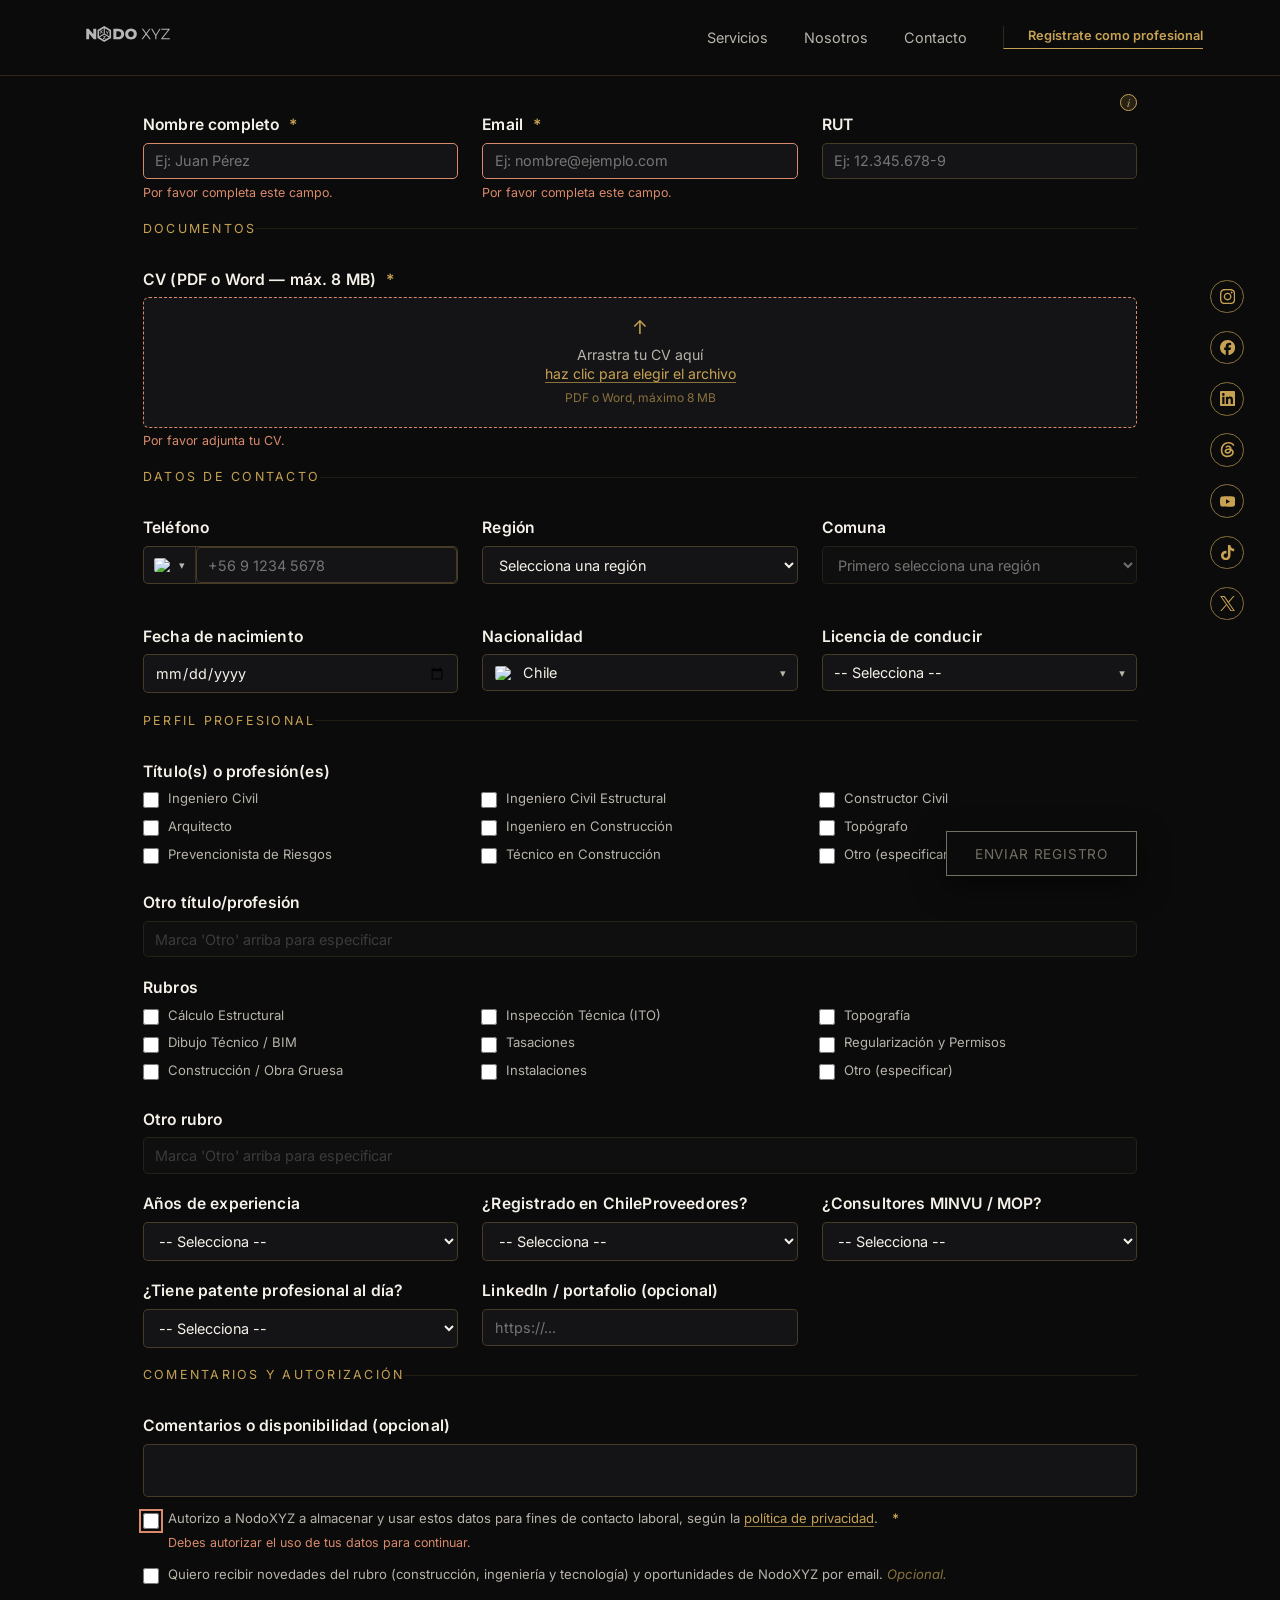
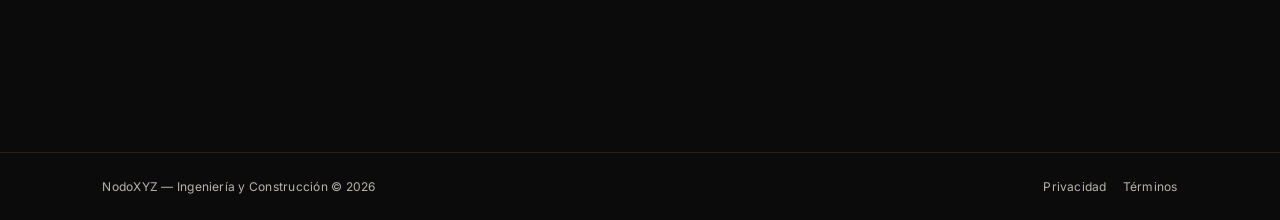
==== profesionales.html @ 600118d0 "Agrega el widget de chat "Consulta Aquí" y mejora el modal de registro Widget "Consulta Aquí" (js/ch" ====
<!DOCTYPE html>
<html lang="es">
<head>
<meta charset="UTF-8">
<meta name="viewport" content="width=device-width, initial-scale=1.0">
<title>Regístrate como profesional — NodoXYZ</title>
<meta name="description" content="Súmate a la red de profesionales de NodoXYZ para proyectos de tasación, cálculo estructural, inspección técnica y construcción.">
<link rel="icon" type="image/png" href="logo2_transparente.png">
<link rel="preconnect" href="https://fonts.googleapis.com">
<link rel="preconnect" href="https://fonts.gstatic.com" crossorigin>
<link href="https://fonts.googleapis.com/css2?family=Playfair+Display:wght@500;600&family=Inter:wght@400;500&display=swap" rel="stylesheet">
<link rel="stylesheet" href="styles.css">
</head>
<body>

<header class="site-header">
  <a class="wordmark" href="index.html">
    <img class="logo" src="logos/nodo_xyz_logo_transparente.svg" alt="NodoXYZ">
  </a>
  <nav>
    <a href="index.html#servicios">Servicios</a>
    <a href="index.html#nosotros">Nosotros</a>
    <a href="index.html#contacto">Contacto</a>
    <a href="profesionales.html" class="nav-cta nav-cta--active" aria-current="page">Regístrate como profesional</a>
  </nav>
</header>

<nav class="social-rail" aria-label="Redes sociales">
  <a href="https://www.instagram.com/nodoxyz.ingenieria" target="_blank" rel="noopener noreferrer" aria-label="Instagram">
    <svg viewBox="0 0 24 24" aria-hidden="true"><path d="M7.0301.084c-1.2768.0602-2.1487.264-2.911.5634-.7888.3075-1.4575.72-2.1228 1.3877-.6652.6677-1.075 1.3368-1.3802 2.127-.2954.7638-.4956 1.6365-.552 2.914-.0564 1.2775-.0689 1.6882-.0626 4.947.0062 3.2586.0206 3.6671.0825 4.9473.061 1.2765.264 2.1482.5635 2.9107.308.7889.72 1.4573 1.388 2.1228.6679.6655 1.3365 1.0743 2.1285 1.38.7632.295 1.6361.4961 2.9134.552 1.2773.056 1.6884.069 4.9462.0627 3.2578-.0062 3.668-.0207 4.9478-.0814 1.28-.0607 2.147-.2652 2.9098-.5633.7889-.3086 1.4578-.72 2.1228-1.3881.665-.6682 1.0745-1.3378 1.3795-2.1284.2957-.7632.4966-1.636.552-2.9124.056-1.2809.0692-1.6898.063-4.948-.0063-3.2583-.021-3.6668-.0817-4.9465-.0607-1.2797-.264-2.1487-.5633-2.9117-.3084-.7889-.72-1.4568-1.3876-2.1228C21.2982 1.33 20.628.9208 19.8378.6165 19.074.321 18.2017.1197 16.9244.0645 15.6471.0093 15.236-.005 11.977.0014 8.718.0076 8.31.0215 7.0301.0839m.1402 21.6932c-1.17-.0509-1.8053-.2453-2.2287-.408-.5606-.216-.96-.4771-1.3819-.895-.422-.4178-.6811-.8186-.9-1.378-.1644-.4234-.3624-1.058-.4171-2.228-.0595-1.2645-.072-1.6442-.079-4.848-.007-3.2037.0053-3.583.0607-4.848.05-1.169.2456-1.805.408-2.2282.216-.5613.4762-.96.895-1.3816.4188-.4217.8184-.6814 1.3783-.9003.423-.1651 1.0575-.3614 2.227-.4171 1.2655-.06 1.6447-.072 4.848-.079 3.2033-.007 3.5835.005 4.8495.0608 1.169.0508 1.8053.2445 2.228.408.5608.216.96.4754 1.3816.895.4217.4194.6816.8176.9005 1.3787.1653.4217.3617 1.056.4169 2.2263.0602 1.2655.0739 1.645.0796 4.848.0058 3.203-.0055 3.5834-.061 4.848-.051 1.17-.245 1.8055-.408 2.2294-.216.5604-.4763.96-.8954 1.3814-.419.4215-.8181.6811-1.3783.9-.4224.1649-1.0577.3617-2.2262.4174-1.2656.0595-1.6448.072-4.8493.079-3.2045.007-3.5825-.006-4.848-.0608M16.953 5.5864A1.44 1.44 0 1 0 18.39 4.144a1.44 1.44 0 0 0-1.437 1.4424M5.8385 12.012c.0067 3.4032 2.7706 6.1557 6.173 6.1493 3.4026-.0065 6.157-2.7701 6.1506-6.1733-.0065-3.4032-2.771-6.1565-6.174-6.1498-3.403.0067-6.156 2.771-6.1496 6.1738M8 12.0077a4 4 0 1 1 4.008 3.9921A3.9996 3.9996 0 0 1 8 12.0077"/></svg>
  </a>
  <a href="https://www.facebook.com/nodoxyz" target="_blank" rel="noopener noreferrer" aria-label="Facebook">
    <svg viewBox="0 0 24 24" aria-hidden="true"><path d="M9.101 23.691v-7.98H6.627v-3.667h2.474v-1.58c0-4.085 1.848-5.978 5.858-5.978.401 0 .955.042 1.468.103a8.68 8.68 0 0 1 1.141.195v3.325a8.623 8.623 0 0 0-.653-.036 26.805 26.805 0 0 0-.733-.009c-.707 0-1.259.096-1.675.309a1.686 1.686 0 0 0-.679.622c-.258.42-.374.995-.374 1.752v1.297h3.919l-.386 2.103-.287 1.564h-3.246v8.245C19.396 23.238 24 18.179 24 12.044c0-6.627-5.373-12-12-12s-12 5.373-12 12c0 5.628 3.874 10.35 9.101 11.647Z"/></svg>
  </a>
  <a href="https://www.linkedin.com/company/nodoxyz" target="_blank" rel="noopener noreferrer" aria-label="LinkedIn">
    <svg viewBox="0 0 24 24" aria-hidden="true"><path d="M20.447 20.452h-3.554v-5.569c0-1.328-.027-3.037-1.852-3.037-1.853 0-2.136 1.445-2.136 2.939v5.667H9.351V9h3.414v1.561h.046c.477-.9 1.637-1.85 3.37-1.85 3.601 0 4.267 2.37 4.267 5.455v6.286zM5.337 7.433c-1.144 0-2.063-.926-2.063-2.065 0-1.138.92-2.063 2.063-2.063 1.14 0 2.064.925 2.064 2.063 0 1.139-.925 2.065-2.064 2.065zm1.782 13.019H3.555V9h3.564v11.452zM22.225 0H1.771C.792 0 0 .774 0 1.729v20.542C0 23.227.792 24 1.771 24h20.451C23.2 24 24 23.227 24 22.271V1.729C24 .774 23.2 0 22.222 0h.003z"/></svg>
  </a>
  <a href="https://www.threads.com/@nodoxyz.ingenieria" target="_blank" rel="noopener noreferrer" aria-label="Threads">
    <svg viewBox="0 0 24 24" aria-hidden="true"><path d="M18.263 11.097c-.03-3.486-1.92-5.586-5.111-5.586-2.13 0-3.922.963-4.863 2.499l2.062 1.438c.535-.843 1.272-1.543 2.628-1.543 1.528 0 2.318.85 2.544 2.431a15 15 0 0 0-2.236-.173c-4.125 0-6.068 1.867-6.068 4.336s1.943 3.99 4.804 3.99c3.139 0 5.013-2.115 5.781-4.735.798.361 1.348 1.204 1.348 2.47 0 3.387-3.907 5.232-7.22 5.232-4.885 0-8.077-3.207-8.077-8.424 0-6.392 4.223-10.487 9.9-10.487 3.808 0 5.69 1.671 6.97 3.914l2.108-1.475C21.44 2.078 18.331 0 13.663 0 6.227 0 1.168 5.277 1.168 12.934c0 7 4.953 11.066 10.856 11.066 4.878 0 9.809-2.846 9.809-7.716 0-2.545-1.46-4.231-3.569-5.187m-6.33 4.855c-1.077 0-2.026-.512-2.026-1.453 0-1.483 1.822-1.934 3.606-1.934.678 0 1.34.045 1.927.173-.422 1.927-1.671 3.215-3.508 3.214Z"/></svg>
  </a>
  <a href="https://www.youtube.com/@nodoxyz.ingenieria" target="_blank" rel="noopener noreferrer" aria-label="YouTube">
    <svg viewBox="0 0 24 24" aria-hidden="true"><path d="M23.498 6.186a3.016 3.016 0 0 0-2.122-2.136C19.505 3.545 12 3.545 12 3.545s-7.505 0-9.377.505A3.017 3.017 0 0 0 .502 6.186C0 8.07 0 12 0 12s0 3.93.502 5.814a3.016 3.016 0 0 0 2.122 2.136c1.871.505 9.376.505 9.376.505s7.505 0 9.377-.505a3.015 3.015 0 0 0 2.122-2.136C24 15.93 24 12 24 12s0-3.93-.502-5.814zM9.545 15.568V8.432L15.818 12l-6.273 3.568z"/></svg>
  </a>
  <a href="https://www.tiktok.com/@nodoxyzadmin" target="_blank" rel="noopener noreferrer" aria-label="TikTok">
    <svg viewBox="0 0 24 24" aria-hidden="true"><path d="M12.525.02c1.31-.02 2.61-.01 3.91-.02.08 1.53.63 3.09 1.75 4.17 1.12 1.11 2.7 1.62 4.24 1.79v4.03c-1.44-.05-2.89-.35-4.2-.97-.57-.26-1.1-.59-1.62-.93-.01 2.92.01 5.84-.02 8.75-.08 1.4-.54 2.79-1.35 3.94-1.31 1.92-3.58 3.17-5.91 3.21-1.43.08-2.86-.31-4.08-1.03-2.02-1.19-3.44-3.37-3.65-5.71-.02-.5-.03-1-.01-1.49.18-1.9 1.12-3.72 2.58-4.96 1.66-1.44 3.98-2.13 6.15-1.72.02 1.48-.04 2.96-.04 4.44-.99-.32-2.15-.23-3.02.37-.63.41-1.11 1.04-1.36 1.75-.21.51-.15 1.07-.14 1.61.24 1.64 1.82 3.02 3.5 2.87 1.12-.01 2.19-.66 2.77-1.61.19-.33.4-.67.41-1.06.1-1.79.06-3.57.07-5.36.01-4.03-.01-8.05.02-12.07z"/></svg>
  </a>
  <a href="https://x.com/nodoxyz" target="_blank" rel="noopener noreferrer" aria-label="X (Twitter)">
    <svg viewBox="0 0 24 24" aria-hidden="true"><path d="M14.234 10.162 22.977 0h-2.072l-7.591 8.824L7.251 0H.258l9.168 13.343L.258 24H2.33l8.016-9.318L16.749 24h6.993zm-2.837 3.299-.929-1.329L3.076 1.56h3.182l5.965 8.532.929 1.329 7.754 11.09h-3.182z"/></svg>
  </a>
</nav>

<main>

  <h1 class="sr-only">Regístrate como profesional — NodoXYZ</h1>

  <section class="registro-form-section">
    <form id="form-registro" class="form-registro" novalidate>

      <button type="button" class="info-reopen-corner-btn" id="info-reopen-btn" aria-label="Ver información de la Red de Profesionales" aria-haspopup="dialog">
        <span aria-hidden="true">i</span>
      </button>

      <div class="hp-field" aria-hidden="true">
        <label for="web">No completar este campo</label>
        <input type="text" id="web" name="web" tabindex="-1" autocomplete="off">
      </div>

      <fieldset class="form-section" id="fieldset-datos-contacto">
        <legend>Datos de contacto</legend>
        <div class="form-grid">
          <div class="field">
            <label for="nombre">Nombre completo <span class="req-mark">*</span></label>
            <input type="text" id="nombre" name="nombre" required autocomplete="name" placeholder="Ej: Juan Pérez">
            <span class="field-error" id="error-nombre"></span>
          </div>
          <div class="field">
            <label for="email">Email <span class="req-mark">*</span></label>
            <input type="email" id="email" name="email" required autocomplete="email" placeholder="Ej: nombre@ejemplo.com">
            <span class="field-error" id="error-email"></span>
          </div>
          <div class="field">
            <label for="rut">RUT</label>
            <input type="text" id="rut" name="rut" maxlength="12" inputmode="text" placeholder="Ej: 12.345.678-9" autocomplete="off">

            <span class="field-error" id="error-rut"></span>
          </div>
          <div class="field">
            <label for="telefono">Teléfono</label>
            <div class="tel-field" id="tel-field">
              <button type="button" class="tel-flag-btn" id="telefono-flag-btn" aria-haspopup="listbox" aria-expanded="false" aria-label="Elegir código de país">
                <img class="tel-flag-img" id="telefono-flag-img" src="" alt="">
                <span class="tel-flag-arrow">▾</span>
              </button>
              <input type="tel" id="telefono" name="telefono" inputmode="tel" placeholder="+56 9 1234 5678" autocomplete="tel">
              <ul class="tel-dropdown" id="telefono-dropdown" role="listbox" aria-label="Países" hidden></ul>
            </div>
            <span class="field-error" id="error-telefono"></span>
          </div>
          <div class="field">
            <label for="region">Región</label>
            <select id="region" name="region">
              <option value="">Selecciona una región</option>
            </select>
          </div>
          <div class="field">
            <label for="comuna">Comuna</label>
            <select id="comuna" name="comuna" disabled>
              <option value="">Primero selecciona una región</option>
            </select>
          </div>
          <div class="field">
            <label for="fecha_nacimiento">Fecha de nacimiento</label>
            <input type="date" id="fecha_nacimiento" name="fecha_nacimiento">
          </div>
          <div class="field">
            <label for="nacionalidad-btn">Nacionalidad</label>
            <div class="pais-field" id="nacionalidad-field">
              <button type="button" class="pais-btn" id="nacionalidad-btn" aria-haspopup="listbox" aria-expanded="false">
                <img class="pais-btn-flag" id="nacionalidad-flag-img" src="" alt="">
                <span class="pais-btn-nombre" id="nacionalidad-nombre"></span>
                <span class="tel-flag-arrow">▾</span>
              </button>
              <input type="hidden" id="nacionalidad" name="nacionalidad">
              <ul class="tel-dropdown" id="nacionalidad-dropdown" role="listbox" aria-label="Países" hidden></ul>
            </div>
          </div>
          <div class="field">
            <label for="licencia-btn">Licencia de conducir</label>
            <div class="pais-field" id="licencia-field">
              <button type="button" class="pais-btn" id="licencia-btn" aria-haspopup="listbox" aria-expanded="false">
                <span class="pais-btn-nombre" id="licencia-resumen">-- Selecciona --</span>
                <span class="tel-flag-arrow">▾</span>
              </button>
              <input type="hidden" id="licencia_conducir" name="licencia_conducir">
              <ul class="tel-dropdown licencia-dropdown" id="licencia-dropdown" role="listbox" aria-multiselectable="true" aria-label="Licencias de conducir" hidden>
                <li role="option"><label class="checkbox"><input type="checkbox" value="No tiene"><span>No tiene</span></label></li>
                <li role="option"><label class="checkbox"><input type="checkbox" value="B"><span>B (vehículos particulares)</span></label></li>
                <li role="option"><label class="checkbox"><input type="checkbox" value="A1"><span>A1 (taxis)</span></label></li>
                <li role="option"><label class="checkbox"><input type="checkbox" value="A2"><span>A2 (transporte escolar)</span></label></li>
                <li role="option"><label class="checkbox"><input type="checkbox" value="A3"><span>A3 (transporte de pasajeros)</span></label></li>
                <li role="option"><label class="checkbox"><input type="checkbox" value="A4"><span>A4 (carga &gt; 3.500 kg)</span></label></li>
                <li role="option"><label class="checkbox"><input type="checkbox" value="A5"><span>A5 (carga articulada)</span></label></li>
                <li role="option"><label class="checkbox"><input type="checkbox" value="C"><span>C (motocicletas)</span></label></li>
                <li role="option"><label class="checkbox"><input type="checkbox" value="D"><span>D (maquinaria)</span></label></li>
                <li role="option"><label class="checkbox"><input type="checkbox" value="E"><span>E (tracción animal)</span></label></li>
                <li role="option"><label class="checkbox"><input type="checkbox" value="F"><span>F (FF.AA., Bomberos, Carabineros)</span></label></li>
              </ul>
            </div>
          </div>
        </div>
      </fieldset>

      <fieldset class="form-section" id="fieldset-documentos">
        <legend>Documentos</legend>
        <div class="field field-wide">
          <label>CV (PDF o Word — máx. 8 MB) <span class="req-mark">*</span></label>
          <div class="dropzone" id="dropzone" tabindex="0" role="button" aria-describedby="dropzone-hint">
            <input type="file" id="cv_file" name="cv_file" accept=".pdf,.doc,.docx,application/pdf,application/msword,application/vnd.openxmlformats-officedocument.wordprocessingml.document" hidden>
            <div class="dropzone-idle" id="dropzone-idle">
              <span class="dropzone-icon">↑</span>
              <span class="dropzone-texto">Arrastra tu CV aquí<br><span class="dropzone-link">haz clic para elegir el archivo</span></span>
              <span class="dropzone-hint" id="dropzone-hint">PDF o Word, máximo 8 MB</span>
            </div>
            <div class="dropzone-file" id="dropzone-file" hidden>
              <span class="dropzone-filename" id="dropzone-filename"></span>
              <button type="button" class="dropzone-remove" id="dropzone-remove" aria-label="Quitar archivo">Quitar</button>
            </div>
          </div>
          <span class="field-error" id="error-cv"></span>
        </div>
      </fieldset>

      <fieldset class="form-section" id="fieldset-perfil">
        <legend>Perfil profesional</legend>
        <div class="form-grid">
          <div class="field field-wide">
            <label>Título(s) o profesión(es)</label>
            <div class="checkbox-grid" id="titulos-grid">
              <label class="checkbox"><input type="checkbox" name="titulos" value="Ingeniero Civil"> Ingeniero Civil</label>
              <label class="checkbox"><input type="checkbox" name="titulos" value="Ingeniero Civil Estructural"> Ingeniero Civil Estructural</label>
              <label class="checkbox"><input type="checkbox" name="titulos" value="Constructor Civil"> Constructor Civil</label>
              <label class="checkbox"><input type="checkbox" name="titulos" value="Arquitecto"> Arquitecto</label>
              <label class="checkbox"><input type="checkbox" name="titulos" value="Ingeniero en Construcción"> Ingeniero en Construcción</label>
              <label class="checkbox"><input type="checkbox" name="titulos" value="Topógrafo"> Topógrafo</label>
              <label class="checkbox"><input type="checkbox" name="titulos" value="Prevencionista de Riesgos"> Prevencionista de Riesgos</label>
              <label class="checkbox"><input type="checkbox" name="titulos" value="Técnico en Construcción"> Técnico en Construcción</label>
              <label class="checkbox"><input type="checkbox" id="titulo_otro_check"> Otro (especificar)</label>
            </div>
            <span class="field-error" id="error-titulos"></span>
          </div>
          <div class="field field-wide">
            <label for="titulo_otro">Otro título/profesión</label>
            <input type="text" id="titulo_otro" name="titulo_otro" placeholder="Marca 'Otro' arriba para especificar" disabled>
          </div>

          <div class="field field-wide">
            <label>Rubros</label>
            <div class="checkbox-grid" id="rubros-grid">
              <label class="checkbox"><input type="checkbox" name="rubros" value="Cálculo Estructural"> Cálculo Estructural</label>
              <label class="checkbox"><input type="checkbox" name="rubros" value="Inspección Técnica (ITO)"> Inspección Técnica (ITO)</label>
              <label class="checkbox"><input type="checkbox" name="rubros" value="Topografía"> Topografía</label>
              <label class="checkbox"><input type="checkbox" name="rubros" value="Dibujo Técnico / BIM"> Dibujo Técnico / BIM</label>
              <label class="checkbox"><input type="checkbox" name="rubros" value="Tasaciones"> Tasaciones</label>
              <label class="checkbox"><input type="checkbox" name="rubros" value="Regularización y Permisos"> Regularización y Permisos</label>
              <label class="checkbox"><input type="checkbox" name="rubros" value="Construcción / Obra Gruesa"> Construcción / Obra Gruesa</label>
              <label class="checkbox"><input type="checkbox" name="rubros" value="Instalaciones"> Instalaciones</label>
              <label class="checkbox"><input type="checkbox" id="rubro_otro_check"> Otro (especificar)</label>
            </div>
            <span class="field-error" id="error-rubros"></span>
          </div>
          <div class="field field-wide">
            <label for="rubro_otro">Otro rubro</label>
            <input type="text" id="rubro_otro" name="rubro_otro" placeholder="Marca 'Otro' arriba para especificar" disabled>
          </div>

          <div class="field">
            <label for="anios_experiencia">Años de experiencia</label>
            <select id="anios_experiencia" name="anios_experiencia">
              <option value="">-- Selecciona --</option>
              <option value="Menos de 1 año">Menos de 1 año</option>
              <option value="1 a 5 años">1 a 5 años</option>
              <option value="5 a 10 años">5 a 10 años</option>
              <option value="10 a 15 años">10 a 15 años</option>
              <option value="15 a 20 años">15 a 20 años</option>
              <option value="20 a 25 años">20 a 25 años</option>
              <option value="25 a 30 años">25 a 30 años</option>
              <option value="Más de 30 años">Más de 30 años</option>
            </select>
          </div>
          <div class="field">
            <label for="chileproveedores">¿Registrado en ChileProveedores?</label>
            <select id="chileproveedores" name="chileproveedores">
              <option value="">-- Selecciona --</option>
              <option value="si">Sí</option>
              <option value="no">No</option>
            </select>
          </div>
          <div class="field">
            <label for="registro_consultores">¿Consultores MINVU / MOP?</label>
            <select id="registro_consultores" name="registro_consultores">
              <option value="">-- Selecciona --</option>
              <option value="si">Sí</option>
              <option value="no">No</option>
            </select>
          </div>
          <div class="field">
            <label for="patente_profesional">¿Tiene patente profesional al día?</label>
            <select id="patente_profesional" name="patente_profesional">
              <option value="">-- Selecciona --</option>
              <option value="si">Sí</option>
              <option value="no">No</option>
            </select>
          </div>
          <div class="field">
            <label for="cv_link">LinkedIn / portafolio (opcional)</label>
            <input type="url" id="cv_link" name="cv_link" placeholder="https://...">
          </div>
        </div>
      </fieldset>

      <fieldset class="form-section">
        <legend>Comentarios y autorización</legend>
        <div class="field field-wide">
          <label for="mensaje">Comentarios o disponibilidad (opcional)</label>
          <textarea id="mensaje" name="mensaje" rows="2" maxlength="500"></textarea>
        </div>
        <div class="field field-wide campo-consentimiento">
          <label class="checkbox">
            <input type="checkbox" id="consentimiento" name="consentimiento" required>
            <span>Autorizo a NodoXYZ a almacenar y usar estos datos para fines de contacto laboral,
            según la <a href="legal/privacidad.html" target="_blank" rel="noopener">política de privacidad</a>.</span>
            <span class="req-mark">*</span>
          </label>
          <span class="field-error" id="error-consentimiento"></span>
        </div>
        <div class="field field-wide">
          <label class="checkbox">
            <input type="checkbox" id="newsletter" name="newsletter">
            <span>Quiero recibir novedades del rubro (construcción, ingeniería y tecnología) y oportunidades de NodoXYZ por email. <em class="tag-opcional">Opcional.</em></span>
          </label>
        </div>
      </fieldset>

      <p class="form-status" id="form-status" role="status" aria-live="polite"></p>
      <button type="submit" class="cta" id="btn-enviar">Enviar registro</button>

    </form>
  </section>

  <div class="info-modal-backdrop" id="info-reopen-modal-backdrop" hidden>
    <div class="info-modal" role="dialog" aria-modal="true" aria-labelledby="info-reopen-modal-title">
      <button type="button" class="info-modal-close" id="info-reopen-modal-close" aria-label="Cerrar">✕</button>
      <div class="info-modal-header">
        <div class="info-modal-badge">
          ✦ Oportunidades y Colaboración
        </div>
        <h2 class="info-modal-title" id="info-reopen-modal-title">
          Únete a nuestra Red de Profesionales
        </h2>
        <p class="info-modal-subtitle">
          NodoXYZ participa activamente en licitaciones públicas y privadas. Consolidamos una base de datos especializada en ingeniería y construcción para conformar equipos técnicos de alto nivel.
        </p>
      </div>
      <div class="info-modal-body">
        <div class="info-note" style="margin: 0;">
          <span class="info-note-icon">🔒</span>
          <p class="info-note-text">
            <strong>Privacidad garantizada:</strong> Tus datos son estrictamente privados y se manejan bajo estricta confidencialidad. No se comparten con terceros sin tu autorización expresa para ese proceso en particular.
          </p>
        </div>
      </div>
    </div>
  </div>

  <div class="mini-modal-backdrop" id="consent-modal-backdrop" hidden>
    <div class="mini-modal" role="dialog" aria-modal="true" aria-labelledby="consent-modal-title">
      <div id="consent-modal-confirmar">
        <h3 id="consent-modal-title">Confirmar autorización</h3>
        <p>Para enviar el registro necesitamos que autorices el uso de tus datos, según la
          <a href="legal/privacidad.html" target="_blank" rel="noopener">política de privacidad</a>.</p>
        <label class="checkbox">
          <input type="checkbox" id="consent-modal-newsletter">
          <span>Quiero recibir novedades del rubro (construcción, ingeniería y tecnología) y oportunidades de NodoXYZ por email. <em class="tag-opcional">Opcional.</em></span>
        </label>
        <div class="mini-modal-actions">
          <button type="button" class="mini-modal-btn mini-modal-btn--ghost" id="consent-modal-cancel">Cancelar</button>
          <button type="button" class="mini-modal-btn mini-modal-btn--gold" id="consent-modal-accept">Autorizar y enviar</button>
        </div>
      </div>
      <div id="consent-modal-gracias" class="mini-modal-resultado" hidden>
        <h3 id="consent-modal-gracias-title">¡Gracias por tu registro!</h3>
        <p>Recibimos tu información correctamente. Te contactaremos apenas surja un proyecto o una oportunidad que calce con tu perfil.</p>
        <div class="mini-modal-actions">
          <button type="button" class="mini-modal-btn mini-modal-btn--gold" id="consent-modal-close-gracias">Cerrar</button>
        </div>
      </div>
      <div id="consent-modal-enviando" hidden>
        <div class="mini-modal-loading">
          <span class="mini-modal-spinner" aria-hidden="true"></span>
          <p>Enviando tu registro…</p>
        </div>
      </div>
      <div id="consent-modal-error" class="mini-modal-resultado" hidden>
        <h3 id="consent-modal-error-title">No se pudo enviar</h3>
        <p class="mini-modal-error-text" id="consent-modal-error-text"></p>
        <div class="mini-modal-actions">
          <button type="button" class="mini-modal-btn mini-modal-btn--ghost" id="consent-modal-close-error">Cerrar</button>
          <button type="button" class="mini-modal-btn mini-modal-btn--gold" id="consent-modal-retry">Reintentar</button>
        </div>
      </div>
    </div>
  </div>

  <footer class="site-footer">
    <span>NodoXYZ — Ingeniería y Construcción © 2026</span>
    <nav class="footer-links">
      <a href="legal/privacidad.html">Privacidad</a>
      <a href="legal/terminos.html">Términos</a>
    </nav>
  </footer>

</main>

<script src="data/localidades.js"></script>
<script src="js/registro.js"></script>
</body>
</html>
---- styles.css ----
:root {
  --black: #0b0b0c;
  --black-soft: #141416;
  --ivory: #f5f1e8;
  --muted: #b8b4aa;
  --gold: #c7a252;
  --gold-dim: #8a723c;
  --serif: "Playfair Display", Georgia, serif;
  --sans: "Inter", system-ui, sans-serif;
}

* { box-sizing: border-box; margin: 0; padding: 0; }

html {
  scroll-behavior: smooth;
  scroll-snap-type: y mandatory;
}

body {
  background: var(--black);
  color: var(--ivory);
  font-family: var(--sans);
  line-height: 1.6;
  -webkit-font-smoothing: antialiased;
}

a { color: inherit; text-decoration: none; }

.eyebrow {
  font-family: var(--sans);
  font-size: 1rem;
  letter-spacing: 0.25em;
  text-transform: uppercase;
  color: var(--gold);
  margin-bottom: 1rem;
}

h1, h2, h3 {
  font-family: var(--serif);
  font-weight: 600;
  color: var(--ivory);
}

/* Header */

.site-header {
  position: fixed;
  top: 0;
  left: 0;
  right: 0;
  z-index: 10;
  display: flex;
  align-items: center;
  justify-content: space-between;
  padding: 1.1rem 6vw;
  background: var(--black);
  border-bottom: 1px solid rgba(199, 162, 82, 0.18);
}

.wordmark {
  font-family: var(--serif);
  font-size: 1.25rem;
  letter-spacing: 0.04em;
  color: var(--gold);
  display: block;
  margin-right: auto;
}

.wordmark:hover {
  color: var(--muted);
}

.logo {
  height: 32px;
  width: auto;
  opacity: 0.7;
  transition: opacity 0.2s ease, filter 0.2s ease;
}

.wordmark:hover .logo {
  opacity: 1;
  filter: grayscale(0);
}

/* Logo activo cuando estás en el hero */
.hero:target ~ .site-header .wordmark,
.site-header .wordmark.active {
  opacity: 0.5;
}

.site-header nav {
  display: flex;
  flex-wrap: wrap;
  justify-content: flex-end;
  row-gap: 0.5rem;
  gap: 2.25rem;
}

.site-header nav a {
  font-size: 0.9rem;
  color: var(--muted);
  transition: color 0.2s ease;
}

.site-header nav a:hover { color: var(--gold); }

.site-header nav a.nav-cta {
  color: var(--gold);
  font-weight: 500;
  font-size: 0.8rem;
  padding-left: 1.5rem;
  border-left: 1px solid rgba(199, 162, 82, 0.2);
}

.site-header nav a.nav-cta:hover {
  color: var(--gold-dim);
}

.site-header nav a.nav-cta--active {
  color: var(--gold);
  font-weight: 600;
  border-bottom: 1px solid var(--gold);
}


/* Hero */

.hero {
  position: relative;
  display: flex;
  flex-direction: column;
  align-items: center;
  justify-content: center;
  text-align: center;
  min-height: 100vh;
  min-height: 100svh;
  scroll-snap-align: start;
  padding: 6rem 6vw 4rem;
  max-width: none;
}

.hero h1 {
  font-size: clamp(2.25rem, 5.5vw, 4rem);
  line-height: 1.2;
  margin-bottom: 2.5rem;
  max-width: 18ch;
  font-weight: 500;
}

.hero .lead {
  color: var(--muted);
  font-size: 1.15rem;
  max-width: 36rem;
  margin: 0 0 2.5rem;
}

.cta {
  display: inline-block;
  padding: 0.85rem 1.75rem;
  border: 1px solid var(--gold);
  color: var(--gold);
  font-size: 0.85rem;
  letter-spacing: 0.06em;
  text-transform: uppercase;
  transition: background 0.2s ease, color 0.2s ease;
}

.cta:hover {
  background: var(--gold);
  color: var(--black);
}

/* Botón del hero ("Consulta aquí"): relleno dorado sólido por defecto, no
   solo al pasar el mouse — más destacado desde el primer momento. Se
   escopa a .hero para no afectar el botón del formulario de profesionales
   (misma clase .cta), que tiene su propio estado de progreso. */
.hero .cta {
  background: var(--gold);
  color: var(--black);
}

.hero .cta:hover {
  background: var(--gold-dim);
  border-color: var(--gold-dim);
  color: var(--black);
}

/* Hero — cita Arquímedes */

.hero-quote {
  position: absolute;
  bottom: 2rem;
  right: 6vw;
  text-align: right;
  white-space: nowrap;
  border: none;
  margin: 0;
}

.hero-quote p {
  font-family: var(--serif);
  font-size: 0.9rem;
  font-style: italic;
  line-height: 1.4;
  color: var(--gold-dim);
}

.hero-quote cite {
  display: block;
  font-family: var(--serif);
  font-size: 0.75rem;
  font-style: italic;
  color: var(--gold-dim);
  margin-top: 0.3rem;
  opacity: 0.5;
}

/* Sections */

section {
  min-height: 100vh;
  min-height: 100svh;
  scroll-snap-align: start;
  display: flex;
  flex-direction: column;
  justify-content: center;
  padding: 6rem 8vw;
  border-top: 1px solid rgba(199, 162, 82, 0.10);
}

section h2 {
  font-size: clamp(1.25rem, 2.5vw, 1.75rem);
  font-weight: 500;
  margin-bottom: 2rem;
}

/* Servicios grid */

.grid {
  display: grid;
  grid-template-columns: repeat(4, 1fr);
}

/* Sin caja/fondo: las tarjetas quedan a ras del negro de la página,
   separadas solo por un filete dorado tenue — más sobrio que el bloque
   con background propio que tenía antes. */
.card {
  display: flex;
  flex-direction: column;
  gap: 1.5rem;
  padding: 0 2rem;
  border-right: 1px solid rgba(199, 162, 82, 0.15);
}

@media (min-width: 641px) {
  .card:first-child {
    padding-left: 0;
  }

  .card:last-child {
    padding-right: 0;
    border-right: none;
  }
}

/* Servicios: con 4 tarjetas de largo de texto variable, el contenido puede
   superar el alto de pantalla en laptops — centrarlo verticalmente
   (comportamiento por defecto de `section`) lo recorta arriba (tapado por
   el header) y abajo a la vez. Ancorado arriba: siempre se ve completo el
   título "Servicios", y si sobra contenido, se sigue con scroll normal.
   El header ahora es más chico (~5.4rem de alto) — 5.5rem de sobra alcanza. */
.servicios {
  justify-content: flex-start;
  padding-top: 5.5rem;
}

.servicios .eyebrow {
  font-size: 0.85rem;
  margin-bottom: 2.5rem;
}

.card h3 {
  font-size: 1.3rem;
  line-height: 1.1;
  min-height: 2.9rem;
  color: var(--ivory);
  margin: 0;
  letter-spacing: 0.02em;
}

.card ul {
  list-style: none;
  padding: 0;
  margin: 0;
}

.card li {
  color: var(--muted);
  font-size: 0.92rem;
  line-height: 1.3;
  padding-left: 1.1rem;
  margin-bottom: 0.65rem;
  position: relative;
}

.card li:last-child {
  margin-bottom: 0;
}

.card li::before {
  content: "";
  position: absolute;
  left: 0;
  top: 0.55em;
  width: 4px;
  height: 4px;
  background: var(--gold-dim);
  border-radius: 50%;
}

/* Nosotros */

.nosotros-texto {
  max-width: 42rem;
}

.nosotros-texto p {
  color: var(--muted);
  font-size: 1.05rem;
  line-height: 1.8;
  margin-bottom: 1.25rem;
}

.nosotros-texto p:last-child {
  margin-bottom: 0;
}

/* Contacto */

.contacto {
  align-items: center;
  text-align: center;
}

.contacto .mail {
  font-family: var(--serif);
  font-size: clamp(1.5rem, 3vw, 2.25rem);
  font-weight: 600;
  color: var(--ivory);
  letter-spacing: 0.01em;
  border-bottom: 1px solid var(--gold-dim);
  padding-bottom: 0.3rem;
  transition: color 0.3s ease, border-color 0.3s ease;
}

.contacto .mail:hover {
  color: var(--gold);
  border-bottom-color: var(--gold);
}

/* Section group (contacto + footer) */

.section-group {
  min-height: 100vh;
  min-height: 100svh;
  scroll-snap-align: start;
  display: flex;
  flex-direction: column;
  border-top: 1px solid rgba(199, 162, 82, 0.10);
}

.section-group .contacto {
  flex: 1;
  display: flex;
  flex-direction: column;
  justify-content: center;
  padding: 6rem 8vw;
  border-top: none;
  min-height: auto;
  scroll-snap-align: none;
}

/* Footer */

.site-footer {
  padding: 1.5rem 8vw;
  border-top: 1px solid rgba(199, 162, 82, 0.15);
  display: flex;
  justify-content: space-between;
  align-items: center;
  gap: 1rem;
  color: var(--muted);
  font-family: var(--sans);
  font-size: 0.75rem;
  letter-spacing: 0.02em;
}

.site-footer .footer-links {
  display: flex;
  gap: 1rem;
}

.site-footer .footer-links a {
  color: var(--muted);
  transition: color 0.2s ease;
}

.site-footer .footer-links a:hover {
  color: var(--gold);
}

/* Social rail — íconos fijos a la derecha, visibles en toda lámina (solo desktop) */

.social-rail {
  position: fixed;
  right: 2.25rem;
  /* Centrado vertical real (7 íconos de 2.1rem + 6 gaps de 1.1rem = 21.3rem
     de alto, la mitad es 10.65rem) — pero nunca a menos de 7rem del borde
     superior, para que en pantallas más bajas (laptops) no quede tapado
     por el header fijo. Sin el max(), en esas pantallas el primer ícono
     terminaba a medias detrás del header. */
  top: max(7rem, calc(50% - 10.65rem));
  z-index: 5;
  display: flex;
  flex-direction: column;
  align-items: center;
  gap: 1.1rem;
}

.social-rail a {
  display: flex;
  align-items: center;
  justify-content: center;
  width: 2.1rem;
  height: 2.1rem;
  border: 1px solid var(--gold-dim);
  border-radius: 50%;
  color: var(--gold);
  transition: background 0.25s ease, color 0.25s ease, border-color 0.25s ease, transform 0.25s ease;
}

.social-rail svg {
  width: 0.95rem;
  height: 0.95rem;
  fill: currentColor;
}

.social-rail a:hover {
  background: var(--gold);
  color: var(--black);
  border-color: var(--gold);
  transform: scale(1.15);
}

/* Responsive */

@media (max-width: 900px) {
  .grid { grid-template-columns: repeat(2, 1fr); }
}

@media (max-width: 640px) {
  .site-header { flex-direction: column; align-items: center; gap: 1rem; }
  .wordmark { margin-right: 0; }
  .site-header nav { gap: 1.5rem; flex-wrap: wrap; justify-content: center; }
  .site-header nav a.nav-cta { padding-left: 0; border-left: none; }
  .hero { padding: 14rem 6vw 8rem; justify-content: flex-start; }
  .hero-quote { position: relative; bottom: auto; right: auto; text-align: center; margin-top: 3rem; white-space: normal; }
  .hero-quote p { font-size: 1rem; }
  section { padding: 4rem 6vw; }
  .section-group .contacto { padding: 4rem 6vw; }
  .site-footer { padding: 1.5rem 6vw; flex-direction: column; gap: 0.75rem; text-align: center; }
  .site-footer .footer-links { justify-content: center; }

  /* Nosotros: igual que el hero, el header fijo (apilado en columna en
     mobile) tapa el contenido si la sección solo se centra verticalmente
     sin dejar espacio de por sí — se fija el inicio bajo el header. */
  .nosotros { padding: 13.5rem 6vw 4rem; justify-content: flex-start; }
  .nosotros-texto p { font-size: 0.95rem; line-height: 1.6; margin-bottom: 1rem; }

  /* Servicios en mobile: carrusel de una tarjeta a la vez (en vez de las 4
     apiladas verticalmente) para que título + bullets quepan en una sola
     pantalla, igual que en desktop. JS (servicios-carousel.js) mueve
     .grid con transform y hace avanzar automáticamente / al hacer clic.
     Mismo motivo que hero/nosotros: el header fijo se apila en columna en
     mobile y tapa el contenido si la sección solo se centra verticalmente
     sin dejar espacio fijo arriba — se fija el inicio bajo el header. */
  .servicios { padding: 13.5rem 6vw 4rem; justify-content: flex-start; }
  .servicios-viewport { overflow: hidden; }
  .grid {
    display: flex;
    grid-template-columns: none;
    background: none;
    gap: 0;
    touch-action: pan-y;
  }
  .card {
    flex: 0 0 100%;
    width: 100%;
    padding: 2rem 0.25rem;
    transition: none;
    cursor: pointer;
  }
  .card:hover { background: var(--black-soft); }

  .servicios-dots {
    display: flex;
    justify-content: center;
    gap: 0.6rem;
    margin-top: 1.75rem;
  }
  .servicios-dot {
    width: 7px;
    height: 7px;
    border-radius: 50%;
    border: none;
    padding: 0;
    background: rgba(199, 162, 82, 0.3);
    cursor: pointer;
  }
  .servicios-dot.activo {
    background: var(--gold);
  }
}

@media (min-width: 641px) {
  .servicios-dots { display: none; }
}

@media (max-width: 640px) {
  /* En mobile el rail pasa de vertical/derecha a una barra horizontal fija
     abajo, visible en cada sección (igual que el rail en desktop). El
     footer gana margen extra para no quedar tapado al llegar al final. */
  .social-rail {
    top: auto;
    bottom: 0;
    left: 0;
    right: 0;
    transform: none;
    flex-direction: row;
    justify-content: center;
    gap: 0.55rem;
    padding: 0.55rem 4vw calc(0.55rem + env(safe-area-inset-bottom, 0px));
    background: var(--black);
    border-top: 1px solid rgba(199, 162, 82, 0.15);
    z-index: 6;
  }
  .social-rail a {
    width: 2rem;
    height: 2rem;
  }
  .social-rail svg {
    width: 0.95rem;
    height: 0.95rem;
  }
  .site-footer {
    margin-bottom: 3.5rem;
  }
}

/* Registro de profesionales — sin hero, el nav ya indica dónde estás
   (link activo); el formulario arranca directo bajo el header. */

.sr-only {
  position: absolute;
  width: 1px;
  height: 1px;
  padding: 0;
  margin: -1px;
  overflow: hidden;
  clip: rect(0, 0, 0, 0);
  white-space: nowrap;
  border: 0;
}

.registro-form-section {
  min-height: auto;
  scroll-snap-align: none;
  padding: 7rem 6vw 5rem;
  border-top: none;
}

.form-registro {
  position: relative;
  max-width: 76rem;
  margin: 0 auto;
}

/* Ícono en la esquina superior derecha del formulario: reabre el popup
   "Únete a nuestra Red de Profesionales" (ver info-reopen-modal-* más abajo)
   por si alguien no alcanzó a leerlo antes de que se autocerrara en index.html. */
.info-reopen-corner-btn {
  position: absolute;
  top: -1.1rem;
  right: 0;
  width: 1.05rem;
  height: 1.05rem;
  padding: 0;
  display: flex;
  align-items: center;
  justify-content: center;
  background: rgba(199, 162, 82, 0.15);
  border: 1px solid var(--gold);
  border-radius: 50%;
  color: var(--gold);
  font-size: 0.65rem;
  font-style: italic;
  font-family: var(--serif);
  line-height: 1;
  cursor: pointer;
  transition: background 0.15s ease, color 0.15s ease;
}

.info-reopen-corner-btn:hover,
.info-reopen-corner-btn:focus-visible {
  outline: none;
  background: var(--gold);
  color: var(--black);
}

.form-section {
  min-width: 0; /* los <fieldset> tienen min-width:min-content por defecto del navegador y no se achican con su contenedor */
  border: none;
  padding: 0;
  margin: 0 0 1.1rem;
}

.form-section + .form-section {
  padding-top: 1.1rem;
  border-top: 1px solid rgba(199, 162, 82, 0.12);
}

.form-section legend {
  font-family: var(--sans);
  font-size: 0.78rem;
  letter-spacing: 0.18em;
  text-transform: uppercase;
  color: var(--gold);
  margin-bottom: 0.65rem;
  padding: 0;
}

.form-grid {
  display: grid;
  grid-template-columns: repeat(3, 1fr);
  gap: 1.1rem 1.5rem;
}

.field {
  display: flex;
  flex-direction: column;
  gap: 0.35rem;
}

.field-wide {
  grid-column: 1 / -1;
}

/* Teléfono: caja única con bandera-imagen real (no emoji) + input, estilo
   clásico de selector de país (intl-tel-input). El dropdown es propio,
   porque un <select> nativo no admite imágenes dentro de sus opciones. */

.tel-field {
  position: relative;
  display: flex;
  align-items: stretch;
  width: 100%;
  min-width: 0;
  background: var(--black-soft);
  border: 1px solid rgba(199, 162, 82, 0.28);
  border-radius: 5px;
  transition: border-color 0.15s ease, box-shadow 0.15s ease;
}

.tel-field:focus-within {
  border-color: var(--gold);
  box-shadow: 0 0 0 3px var(--gold-glow, rgba(199, 162, 82, 0.15));
}

.tel-field.campo-invalido {
  border-color: #d98a6b;
}

.tel-flag-btn {
  display: flex;
  align-items: center;
  gap: 0.35rem;
  background: transparent;
  border: none;
  border-right: 1px solid rgba(199, 162, 82, 0.2);
  padding: 0 0.6rem;
  cursor: pointer;
}

.tel-flag-img {
  width: 20px;
  height: 14px;
  object-fit: cover;
  border-radius: 2px;
  display: block;
}

.tel-flag-arrow {
  color: var(--muted);
  font-size: 0.7rem;
}

.tel-field input {
  flex: 1;
  min-width: 0;
  background: transparent;
  border: none;
  padding: 0.55rem 0.7rem;
  font-family: var(--sans);
  font-size: 0.9rem;
  color: var(--ivory);
}

.tel-field input:focus {
  outline: none;
}

.tel-dropdown {
  position: absolute;
  top: calc(100% + 0.35rem);
  left: 0;
  z-index: 20;
  width: min(17rem, calc(100vw - 3rem));
  max-height: 16rem;
  overflow-y: auto;
  margin: 0;
  padding: 0.35rem 0;
  list-style: none;
  background: var(--black-soft);
  border: 1px solid rgba(199, 162, 82, 0.3);
  border-radius: 6px;
  box-shadow: 0 12px 30px rgba(0, 0, 0, 0.45);
}

.tel-dropdown[hidden] {
  display: none;
}

.tel-dropdown li {
  display: flex;
  align-items: center;
  gap: 0.55rem;
  padding: 0.4rem 0.75rem;
  font-size: 0.85rem;
  color: var(--ivory);
  cursor: pointer;
}

.tel-dropdown li:hover,
.tel-dropdown li.tel-opt-activa {
  background: rgba(199, 162, 82, 0.12);
}

.tel-dropdown li img {
  width: 20px;
  height: 14px;
  object-fit: cover;
  border-radius: 2px;
  flex-shrink: 0;
}

/* Licencia de conducir: cada <li> envuelve un .checkbox en vez del contenido
   país+bandera, así que el padding pasa a la label para que toda la fila
   (checkbox + texto) sea clickeable, no solo el checkbox. */
.licencia-dropdown li {
  padding: 0;
}

.licencia-dropdown .checkbox {
  width: 100%;
  margin: 0;
  padding: 0.5rem 0.75rem;
  color: var(--ivory);
  font-size: 0.85rem;
  font-weight: 400;
}

.tel-opt-nombre {
  flex: 1;
  overflow: hidden;
  text-overflow: ellipsis;
  white-space: nowrap;
}

.tel-opt-dial {
  color: var(--muted);
  font-size: 0.78rem;
}

/* Nacionalidad: mismo dropdown de países con bandera que el teléfono
   (.tel-dropdown), reutilizado — solo cambia el disparador, que acá es un
   botón de ancho completo en vez de estar pegado a un input de texto. */
.pais-field {
  position: relative;
  width: 100%;
}

.pais-btn {
  display: flex;
  align-items: center;
  gap: 0.5rem;
  width: 100%;
  background: var(--black-soft);
  border: 1px solid rgba(199, 162, 82, 0.28);
  border-radius: 5px;
  padding: 0.55rem 0.7rem;
  font-family: var(--sans);
  font-size: 0.9rem;
  color: var(--ivory);
  cursor: pointer;
  transition: border-color 0.15s ease, box-shadow 0.15s ease;
}

.pais-btn:focus-visible {
  outline: none;
  border-color: var(--gold);
  box-shadow: 0 0 0 3px var(--gold-glow, rgba(199, 162, 82, 0.15));
}

.pais-btn-flag {
  width: 20px;
  height: 14px;
  object-fit: cover;
  border-radius: 2px;
  display: block;
  flex-shrink: 0;
}

.pais-btn-nombre {
  flex: 1;
  text-align: left;
  overflow: hidden;
  text-overflow: ellipsis;
  white-space: nowrap;
}

.field label:not(.checkbox) {
  font-size: 0.98rem;
  letter-spacing: 0.01em;
  color: var(--ivory);
  font-weight: 600;
}

.field input,
.field select,
.field textarea {
  width: 100%;
  min-width: 0; /* <select> se dimensiona por su option más largo (nombres de región) si no se fuerza esto */
  background: var(--black-soft);
  border: 1px solid rgba(199, 162, 82, 0.28);
  color: var(--ivory);
  font-family: var(--sans);
  font-size: 0.9rem;
  padding: 0.55rem 0.7rem;
  border-radius: 5px;
  transition: border-color 0.15s ease, box-shadow 0.15s ease;
  resize: none;
}

.field input:focus,
.field select:focus,
.field textarea:focus {
  outline: none;
  border-color: var(--gold);
  box-shadow: 0 0 0 3px var(--gold-glow, rgba(199, 162, 82, 0.15));
}

.field select:disabled,
.field input:disabled {
  opacity: 0.45;
  cursor: not-allowed;
}

.field input.campo-invalido,
.field select.campo-invalido,
.field textarea.campo-invalido {
  border-color: #d98a6b;
}

/* scroll-margin-top en los elementos exactos a los que registro.js hace
   scrollIntoView (no en .field, que es solo el contenedor) — sin esto el
   header fixed tapa el campo al saltar a él por un error de validación. */
.campo-invalido,
.dropzone.has-error {
  scroll-margin-top: 6rem;
}

.field input.campo-invalido:focus,
.field select.campo-invalido:focus {
  box-shadow: 0 0 0 3px rgba(217, 138, 106, 0.2);
}

.field-error {
  display: block;
  font-size: 0.78rem;
  line-height: 1.3;
  color: #d98a6b;
  min-height: 1.3em;
}


.checkbox-grid {
  display: grid;
  grid-template-columns: repeat(3, 1fr);
  gap: 0.5rem 1.25rem;
}

/* Menos aire entre las opciones (Títulos/Rubros) y su campo "Otro..." de abajo. */
.field-wide:has(> .checkbox-grid) + .field-wide {
  margin-top: -0.85rem;
}

.checkbox {
  display: flex;
  align-items: flex-start;
  gap: 0.55rem;
  font-size: 0.82rem;
  font-weight: 400;
  line-height: 1.5;
  color: var(--muted);
  cursor: pointer;
}

.checkbox:has(input:disabled) {
  opacity: 0.5;
  cursor: not-allowed;
}

.checkbox.campo-invalido input[type="checkbox"] {
  outline: 2px solid #d98a6b;
  outline-offset: 2px;
}

.checkbox input[type="checkbox"] {
  margin-top: 0.2rem;
  width: 1rem;
  height: 1rem;
  accent-color: var(--gold);
  flex-shrink: 0;
}

.checkbox a { color: var(--gold); border-bottom: 1px solid var(--gold-dim); }

.req-mark {
  color: var(--gold);
  font-weight: 600;
  margin-left: 0.35rem;
}

.tag-opcional {
  color: var(--gold-dim);
}

.campo-consentimiento {
  margin-top: 0.75rem;
  margin-bottom: 0.85rem;
}

.campo-consentimiento .field-error {
  margin-left: 1.55rem; /* ancho del checkbox (1rem) + su gap (0.55rem) */
}

/* Dropzone — subir CV */

.dropzone {
  border: 1.5px dashed rgba(199, 162, 82, 0.35);
  border-radius: 6px;
  padding: 1.25rem;
  display: flex;
  align-items: center;
  justify-content: center;
  text-align: center;
  cursor: pointer;
  transition: border-color 0.15s ease, background 0.15s ease;
  background: var(--black-soft);
}

.dropzone:hover,
.dropzone:focus-visible {
  border-color: var(--gold-dim);
  background: rgba(199, 162, 82, 0.05);
}

.dropzone.dragover {
  border-color: var(--gold);
  background: rgba(199, 162, 82, 0.1);
}

.dropzone.has-error {
  border-color: #d98a6b;
}

.dropzone-idle {
  display: flex;
  flex-direction: column;
  align-items: center;
  gap: 0.3rem;
  color: var(--muted);
  font-size: 0.88rem;
}

.dropzone-icon {
  color: var(--gold);
  font-size: 1.2rem;
  line-height: 1;
  margin-bottom: 0.15rem;
}

.dropzone-texto {
  line-height: 1.35;
}

.dropzone-link {
  color: var(--gold);
  border-bottom: 1px solid var(--gold-dim);
}

.dropzone-hint {
  color: var(--gold-dim);
  font-size: 0.75rem;
}

.dropzone-file[hidden],
.dropzone-idle[hidden] {
  display: none;
}

.dropzone-file {
  display: flex;
  align-items: center;
  gap: 1rem;
  color: var(--ivory);
  font-size: 0.9rem;
}

.dropzone-filename {
  color: var(--ivory);
}

.dropzone-remove {
  background: transparent;
  border: 1px solid rgba(199, 162, 82, 0.35);
  color: var(--gold);
  font-size: 0.75rem;
  padding: 0.3rem 0.6rem;
  border-radius: 4px;
  cursor: pointer;
}

.dropzone-remove:hover { background: rgba(199, 162, 82, 0.1); }

/* Honeypot: invisible para humanos, visible para bots que rellenan todo */
.hp-field {
  position: absolute;
  left: -9999px;
  top: -9999px;
  width: 1px;
  height: 1px;
  overflow: hidden;
}

.form-registro .cta {
  --progreso: 1;
  --gris-boton: #746f63;
  position: sticky;
  bottom: 1.5rem;
  display: block;
  margin: 0.5rem 0 0 auto;
  background: var(--black);
  border-width: calc(1px + var(--progreso) * 1.5px);
  border-color: color-mix(in srgb, var(--gris-boton) calc((1 - var(--progreso)) * 100%), var(--gold) calc(var(--progreso) * 100%));
  color: color-mix(in srgb, var(--gris-boton) calc((1 - var(--progreso)) * 100%), var(--gold) calc(var(--progreso) * 100%));
  /* El halo dorado crece con el progreso — mucho más notorio a simple
     vista que solo el cambio de color del borde/texto. */
  box-shadow:
    0 10px 30px rgba(0, 0, 0, 0.5),
    0 0 calc(var(--progreso) * 26px) color-mix(in srgb, var(--gold) calc(var(--progreso) * 70%), transparent);
  cursor: pointer;
  font-family: var(--sans);
}

/* Especificidad igual a ".form-registro .cta" de arriba — si no se declara
   aparte, la regla sin :hover gana por ir después en el archivo y el fondo
   dorado del hover nunca se llega a ver. */
.form-registro .cta:hover {
  background: var(--gold);
  color: var(--black);
}

/* Con los 3 mínimos completos (Nombre, Email, CV) el botón ya se puede
   apretar (aunque falte el consentimiento, en cuyo caso el clic abre el
   modal) — se rellena de dorado sólido para que se note bien llamativo,
   no solo al pasar el mouse. */
.form-registro .cta:not(.cta--incompleto) {
  background: var(--gold);
  color: var(--black);
}

.form-registro .cta {
  transition: border-color 0.25s ease, color 0.25s ease, background 0.2s ease, border-width 0.25s ease, box-shadow 0.25s ease;
}

.form-registro .cta:disabled {
  opacity: 0.5;
  cursor: not-allowed;
}

.form-registro .cta.cta--incompleto {
  cursor: not-allowed;
}

.form-registro .cta.cta--incompleto:hover {
  background: transparent;
}

.form-status {
  margin-top: 0.75rem;
  margin-bottom: 0.5rem;
  font-size: 0.9rem;
  color: var(--muted);
  min-height: 1.2em;
  text-align: right;
}

/* Modal rápido: solo aparece si falta el check de autorización y el resto
   del formulario (Nombre, Email, CV) ya está OK. */

.mini-modal-backdrop {
  position: fixed;
  inset: 0;
  z-index: 30;
  display: flex;
  align-items: center;
  justify-content: center;
  background: rgba(0, 0, 0, 0.65);
  padding: 1.5rem;
}

.mini-modal-backdrop[hidden] {
  display: none;
}

.mini-modal {
  width: min(28rem, 100%);
  background: var(--black-soft);
  border: 1px solid rgba(199, 162, 82, 0.3);
  border-radius: 8px;
  padding: 1.75rem;
  box-shadow: 0 20px 50px rgba(0, 0, 0, 0.5);
}

.mini-modal h3 {
  font-family: var(--serif);
  color: var(--gold);
  font-weight: 600;
  font-size: 1.15rem;
  margin-bottom: 0.75rem;
}

.mini-modal p {
  color: var(--muted);
  font-size: 0.85rem;
  line-height: 1.6;
}

.mini-modal p a { color: var(--gold); border-bottom: 1px solid var(--gold-dim); }

.mini-modal .checkbox {
  margin-top: 1.5rem;
  font-size: 0.78rem;
}

.mini-modal-actions {
  display: flex;
  justify-content: flex-end;
  gap: 0.75rem;
  margin-top: 1.5rem;
}

.mini-modal-btn {
  padding: 0.6rem 1.2rem;
  font-size: 0.82rem;
  letter-spacing: 0.04em;
  text-transform: uppercase;
  border-radius: 4px;
  cursor: pointer;
  font-family: var(--sans);
}

.mini-modal-btn--ghost {
  background: transparent;
  border: 1px solid rgba(199, 162, 82, 0.3);
  color: var(--muted);
}

.mini-modal-btn--ghost:hover { color: var(--ivory); border-color: rgba(199, 162, 82, 0.5); }

.mini-modal-btn--gold {
  background: var(--gold);
  border: 1px solid var(--gold);
  color: var(--black);
}

/* Antes cambiaba a fondo gold-dim manteniendo el texto negro: contraste
   ~4.3:1, bajo el mínimo de accesibilidad (4.5:1) para texto normal. Se
   invierte a fondo negro + texto dorado (~8:1) — más legible y además
   se distingue mejor del estado normal (dorado sólido). */
.mini-modal-btn--gold:hover { background: var(--black); color: var(--gold); border-color: var(--gold); }

.form-status.ok { color: #8fbf8f; }
.form-status.error { color: #d98a6b; }

/* Estados "enviando"/"error" del mini-modal de autorización -- todo el
   feedback del envío pasa por acá cuando el modal está abierto, en vez de
   dejar un texto suelto atrás en la página que es fácil no ver. */
.mini-modal-loading {
  display: flex;
  flex-direction: column;
  align-items: center;
  justify-content: center;
  text-align: center;
  /* Se acerca a la altura del estado "Confirmar autorización" a propósito
     -- sin esto el cuadro se achica de golpe al pasar a "enviando" (mucho
     menos contenido) y se nota como si fuera un modal distinto. */
  min-height: 13rem;
}

/* Mismo motivo que .mini-modal-loading: "gracias" y "error" también tienen
   bastante menos contenido que "Confirmar autorización" (sin el checkbox,
   sin el segundo botón en el caso de gracias) y sin esto el cuadro se
   achica al pasar de un estado a otro. */
.mini-modal-resultado {
  display: flex;
  flex-direction: column;
  justify-content: center;
  min-height: 13rem;
}

/* Sin esto, `display:flex` de arriba le gana en especificidad al `[hidden]`
   por defecto del navegador (misma especificidad, pero esta hoja carga
   después) -- los tres estados quedaban visibles a la vez en vez de
   ocultarse. Mismo motivo por el que .mini-modal-loading no tuvo este
   problema: nunca lleva `hidden` puesto directamente, va adentro de
   #consent-modal-enviando. */
.mini-modal-resultado[hidden] {
  display: none;
}

.mini-modal-spinner {
  width: 34px;
  height: 34px;
  border: 3px solid rgba(199, 162, 82, 0.2);
  border-top-color: var(--gold);
  border-radius: 50%;
  margin-bottom: 1rem;
  animation: mini-modal-spin 0.8s linear infinite;
}

@keyframes mini-modal-spin {
  to { transform: rotate(360deg); }
}

.mini-modal-error-icon {
  font-size: 1.8rem;
  margin-bottom: 0.5rem;
}

.mini-modal-error-text {
  color: #d98a6b;
  font-size: 0.85rem;
  line-height: 1.6;
}

@media (max-width: 900px) {
  .form-grid { grid-template-columns: repeat(2, 1fr); }
  .checkbox-grid { grid-template-columns: repeat(2, 1fr); }
}

@media (max-width: 640px) {
  /* Mismo motivo que hero/nosotros/servicios: el header fijo se apila en
     columna en mobile y tapa los primeros inputs si no se deja espacio
     fijo arriba. */
  .registro-form-section { padding: 13.5rem 6vw 4rem; }

  /* El botón sticky quedaba tapado por la barra de redes sociales fija de
     abajo (.social-rail en mobile, ~3.1rem de alto + el safe-area del
     gesture bar) — se sube el offset para que quede siempre visible. */
  .form-registro .cta { bottom: 4.5rem; }

  /* El header ocupa más alto en mobile (logo + nav apilados) — el
     scroll-margin-top de los campos debe ser mayor para que el scrollIntoView
     de validación (registro.js) no los deje tapados. */
  .campo-invalido, .dropzone.has-error { scroll-margin-top: 11rem; }
  .form-grid { grid-template-columns: 1fr; }
  .checkbox-grid { grid-template-columns: 1fr; }
}

/* ==========================================================================
   Modal Informativo Registro Profesional
   ========================================================================== */

.info-modal-backdrop {
  position: fixed;
  inset: 0;
  z-index: 100;
  display: flex;
  align-items: center;
  justify-content: center;
  background: rgba(11, 11, 12, 0.85);
  backdrop-filter: blur(8px);
  padding: 1.5rem;
  opacity: 0;
  pointer-events: none;
  transition: opacity 0.25s ease;
}

.info-modal-backdrop:not([hidden]) {
  opacity: 1;
  pointer-events: auto;
}

.info-modal {
  position: relative;
  width: 100%;
  max-width: 500px;
  background: var(--black-soft);
  border: 1px solid rgba(199, 162, 82, 0.2);
  border-radius: 12px;
  box-shadow: 0 30px 70px rgba(0, 0, 0, 0.8);
  overflow: hidden;
  transform: translateY(20px);
  transition: transform 0.3s cubic-bezier(0.34, 1.56, 0.64, 1);
}

.info-modal-backdrop:not([hidden]) .info-modal {
  transform: translateY(0);
}

.info-modal-header {
  position: relative;
  padding: 1.5rem 1.75rem 1.0rem;
  background: linear-gradient(135deg, rgba(199, 162, 82, 0.05) 0%, transparent 100%);
  border-bottom: 1px solid rgba(199, 162, 82, 0.1);
}

.info-modal-close {
  position: absolute;
  top: 1.25rem;
  right: 1.25rem;
  z-index: 2;
  background: transparent;
  border: 1px solid rgba(199, 162, 82, 0.2);
  color: var(--muted);
  border-radius: 6px;
  width: 30px;
  height: 30px;
  display: flex;
  align-items: center;
  justify-content: center;
  cursor: pointer;
  transition: all 0.2s ease;
}

.info-modal-close:hover {
  border-color: var(--gold);
  color: var(--ivory);
  background: rgba(199, 162, 82, 0.05);
}

.info-modal-badge {
  display: inline-block;
  font-size: 0.7rem;
  font-weight: 500;
  text-transform: uppercase;
  letter-spacing: 0.08em;
  color: var(--gold);
  margin-bottom: 0.5rem;
}

.info-modal-title {
  font-family: var(--serif);
  font-size: clamp(1.25rem, 3.5vw, 1.65rem);
  font-weight: 500;
  color: var(--ivory);
  line-height: 1.25;
  margin-bottom: 0.4rem;
}

.info-modal-subtitle {
  font-size: 0.85rem;
  color: var(--muted);
  line-height: 1.45;
}

.info-modal-body {
  padding: 1.1rem 1.75rem 1.5rem;
}

.info-section-label {
  font-size: 0.75rem;
  font-weight: 500;
  text-transform: uppercase;
  letter-spacing: 0.08em;
  color: var(--gold-dim);
  margin-bottom: 1.2rem;
}

.info-options {
  display: grid;
  grid-template-columns: 1fr 1fr;
  gap: 1rem;
  margin-bottom: 1.8rem;
}

.info-option-card {
  background: var(--black);
  border: 1px solid rgba(199, 162, 82, 0.15);
  border-radius: 8px;
  padding: 1.5rem;
  transition: all 0.25s ease;
}

.info-option-card:hover {
  border-color: rgba(199, 162, 82, 0.45);
  transform: translateY(-2px);
  box-shadow: 0 10px 25px rgba(0, 0, 0, 0.4);
}

.info-option-icon {
  font-size: 1.5rem;
  margin-bottom: 0.75rem;
}

.info-option-name {
  font-family: var(--serif);
  font-size: 1.15rem;
  font-weight: 500;
  color: var(--ivory);
  margin-bottom: 0.5rem;
}

.info-option-desc {
  font-size: 0.82rem;
  color: var(--muted);
  line-height: 1.5;
  margin-bottom: 1rem;
}

.info-option-tags {
  display: flex;
  flex-wrap: wrap;
  gap: 0.35rem;
}

.info-tag {
  font-size: 0.7rem;
  font-weight: 500;
  padding: 0.2rem 0.6rem;
  border-radius: 99px;
  background: rgba(199, 162, 82, 0.06);
  color: var(--gold);
  border: 1px solid rgba(199, 162, 82, 0.2);
}

.info-note {
  background: rgba(199, 162, 82, 0.05);
  border: 1px solid rgba(199, 162, 82, 0.15);
  border-radius: 8px;
  padding: 0.85rem 1.1rem;
  display: flex;
  align-items: flex-start;
  gap: 0.75rem;
  margin-bottom: 1.8rem;
}

.info-note-icon {
  font-size: 1.1rem;
  flex-shrink: 0;
}

.info-note-text {
  font-size: 0.8rem;
  color: var(--muted);
  line-height: 1.45;
}

.info-note-text strong {
  color: var(--gold);
  font-weight: 500;
}

.info-cta-row {
  display: flex;
  align-items: center;
  gap: 0.85rem;
}

.info-btn-primary {
  position: relative;
  overflow: hidden;
  flex: 1;
  display: inline-block;
  text-align: center;
  padding: 0.85rem 1.5rem;
  background: var(--gold);
  color: var(--black);
  border: 1px solid var(--gold);
  font-size: 0.85rem;
  font-weight: 500;
  letter-spacing: 0.04em;
  text-transform: uppercase;
  cursor: pointer;
  transition: all 0.2s ease;
  text-decoration: none;
}

.info-btn-primary:hover {
  background: var(--black);
  color: var(--gold);
}

.info-btn-primary:disabled {
  opacity: 0.4;
  cursor: not-allowed;
}

.info-btn-primary:disabled:hover {
  background: var(--gold);
  color: var(--black);
}

.info-btn-fill {
  position: absolute;
  inset: 0;
  width: 0%;
  background: var(--black);
  opacity: 0.22;
  z-index: 0;
  pointer-events: none;
}

.info-btn-primary.is-filling .info-btn-fill {
  animation: info-btn-fill-progress 4s linear forwards;
}

@keyframes info-btn-fill-progress {
  from { width: 0%; }
  to { width: 100%; }
}

.info-btn-label {
  position: relative;
  z-index: 1;
}

.info-btn-secondary {
  padding: 0.85rem 1.5rem;
  background: transparent;
  border: 1px solid rgba(199, 162, 82, 0.3);
  color: var(--muted);
  font-size: 0.85rem;
  font-weight: 500;
  letter-spacing: 0.04em;
  text-transform: uppercase;
  cursor: pointer;
  transition: all 0.2s ease;
}

.info-btn-secondary:hover {
  border-color: var(--gold);
  color: var(--ivory);
}

@media (max-width: 600px) {
  .info-options {
    grid-template-columns: 1fr;
  }
  .info-modal-header,
  .info-modal-body {
    padding-left: 1.5rem;
    padding-right: 1.5rem;
  }
  .info-cta-row {
    flex-direction: column;
    align-items: stretch;
  }
}

/* Widget "Consulta Aquí" — burbuja flotante + panel de chat.
   Shell propio, no un modal: ancorado a una esquina, convive con el resto
   de la página (se puede seguir navegando con el chat abierto), no se cierra
   solo al clickear afuera. El transcript SOLO crece — nunca se borra una
   burbuja ya escrita, ni la del bot ni la tuya; "Empezar de nuevo" agrega
   burbujas nuevas en vez de touchear las viejas. */

.chat-launcher {
  position: fixed;
  right: 1.5rem;
  bottom: 1.5rem;
  z-index: 90;
  width: 50px;
  height: 50px;
  border-radius: 50%;
  background: var(--gold);
  color: var(--black);
  border: none;
  display: flex;
  align-items: center;
  justify-content: center;
  cursor: pointer;
  box-shadow: 0 10px 30px rgba(0, 0, 0, 0.5);
  transition: transform 0.2s ease, background 0.2s ease;
}

.chat-launcher:hover {
  transform: translateY(-2px);
  background: #d8b565;
}

.chat-launcher svg {
  width: 21px;
  height: 21px;
}

.chat-launcher[hidden] { display: none; }

.chat-panel {
  position: fixed;
  right: 1.5rem;
  bottom: 1.5rem;
  z-index: 95;
  width: min(336px, calc(100vw - 2rem));
  max-height: min(560px, calc(100vh - 3rem));
  background: var(--black-soft);
  border: 1px solid rgba(199, 162, 82, 0.2);
  border-radius: 14px;
  box-shadow: 0 30px 70px rgba(0, 0, 0, 0.8);
  display: flex;
  flex-direction: column;
  overflow: hidden;
  opacity: 0;
  transform: translateY(16px) scale(0.98);
  pointer-events: none;
  transition: opacity 0.2s ease, transform 0.25s cubic-bezier(0.34, 1.56, 0.64, 1);
}

.chat-panel:not([hidden]) {
  opacity: 1;
  transform: translateY(0) scale(1);
  pointer-events: auto;
}

.chat-panel-header {
  display: flex;
  align-items: flex-start;
  justify-content: space-between;
  gap: 0.6rem;
  padding: 0.85rem 1rem;
  background: linear-gradient(135deg, rgba(199, 162, 82, 0.08) 0%, transparent 100%);
  border-bottom: 1px solid rgba(184, 180, 170, 0.16);
  flex-shrink: 0;
}

.chat-panel-badge {
  display: block;
  font-family: var(--serif);
  font-size: 0.95rem;
  font-weight: 500;
  color: var(--ivory);
}

.chat-panel-sub {
  display: block;
  font-size: 0.7rem;
  color: var(--muted);
  margin-top: 0.1rem;
}

.chat-panel-close {
  background: transparent;
  border: 1px solid rgba(199, 162, 82, 0.2);
  color: var(--muted);
  border-radius: 6px;
  width: 25px;
  height: 25px;
  flex-shrink: 0;
  display: flex;
  align-items: center;
  justify-content: center;
  cursor: pointer;
  transition: all 0.2s ease;
}

.chat-panel-close:hover {
  border-color: var(--gold);
  color: var(--ivory);
}

.chat-transcript {
  flex: 1 1 auto;
  overflow-y: auto;
  min-height: 0;
  padding: 0.85rem 0.85rem 0.3rem;
  display: flex;
  flex-direction: column;
  gap: 0.4rem;
  /* Sin esto, Windows dibuja su scrollbar clara por defecto (con flechitas
     arriba/abajo) sobre el panel oscuro -- se ve como un artefacto roto
     encima del primer mensaje. Firefox usa scrollbar-width/color; Chrome/Edge
     necesitan el bloque ::-webkit-scrollbar de abajo. */
  scrollbar-width: thin;
  scrollbar-color: rgba(199, 162, 82, 0.35) transparent;
}

.chat-transcript::-webkit-scrollbar { width: 7px; }
.chat-transcript::-webkit-scrollbar-track { background: transparent; }
.chat-transcript::-webkit-scrollbar-thumb {
  background: rgba(199, 162, 82, 0.35);
  border-radius: 4px;
}
.chat-transcript::-webkit-scrollbar-button { display: none; height: 0; width: 0; }

.chat-msg { display: flex; }
.chat-msg-bot { justify-content: flex-start; }
.chat-msg-user { justify-content: flex-end; }

.chat-msg-bubble {
  max-width: 84%;
  padding: 0.48rem 0.7rem;
  border-radius: 9px;
  font-size: 0.8rem;
  line-height: 1.4;
}

.chat-msg-bot .chat-msg-bubble {
  background: var(--black);
  border: 1px solid rgba(199, 162, 82, 0.15);
  color: var(--ivory);
  border-bottom-left-radius: 3px;
}

.chat-cta-link {
  display: inline-block;
  margin-top: 0.5rem;
  background: var(--gold);
  color: var(--black);
  font-weight: 500;
  font-size: 0.77rem;
  text-decoration: none;
  padding: 0.4rem 0.7rem;
  border-radius: 6px;
  transition: background 0.15s ease;
}

.chat-cta-link:hover { background: #d8b565; }

.chat-msg-user .chat-msg-bubble {
  background: var(--gold);
  color: var(--black);
  border-bottom-right-radius: 3px;
}

.chat-typing .chat-msg-bubble {
  display: flex;
  gap: 0.28rem;
  align-items: center;
  padding: 0.75rem 0.95rem;
}

.chat-typing-dot {
  width: 5px;
  height: 5px;
  border-radius: 50%;
  background: var(--muted);
  animation: chat-typing-bounce 1.2s infinite ease-in-out;
}
.chat-typing-dot:nth-child(2) { animation-delay: 0.15s; }
.chat-typing-dot:nth-child(3) { animation-delay: 0.3s; }

@keyframes chat-typing-bounce {
  0%, 60%, 100% { transform: translateY(0); opacity: 0.5; }
  30% { transform: translateY(-3px); opacity: 1; }
}

/* Vive DENTRO de #chat-transcript (ver chat-widget-guiado.js), no afuera:
   sin padding lateral propio -- ya lo hereda del padding del transcript --
   solo separación vertical de la última burbuja. */
.chat-composer {
  padding: 0.5rem 0 0.5rem;
  margin-top: 0.2rem;
  border-top: 1px solid rgba(184, 180, 170, 0.14);
}

.chat-composer:empty {
  padding: 0;
  margin: 0;
  border-top: none;
}

.chat-opciones {
  display: flex;
  flex-direction: column;
  gap: 0.4rem;
}

.chat-opcion {
  background: var(--black);
  border: 1px solid rgba(199, 162, 82, 0.28);
  border-radius: 7px;
  color: var(--ivory);
  font-family: var(--sans);
  font-size: 0.79rem;
  text-align: left;
  padding: 0.5rem 0.7rem;
  cursor: pointer;
  transition: all 0.18s ease;
}

.chat-opcion:hover,
.chat-opcion:focus-visible {
  border-color: var(--gold);
  background: rgba(199, 162, 82, 0.08);
  outline: none;
}

.chat-campos {
  display: flex;
  flex-direction: column;
  gap: 0.55rem;
}

/* Los botones y campos del composer reusan .info-btn-primary y .field del
   resto del sitio (registro.js) -- se achican solo acá, sin tocar esas
   clases globales, para no afectar el formulario de profesionales. */
.chat-composer .info-btn-primary {
  padding: 0.55rem 1rem;
  font-size: 0.78rem;
}

.chat-composer .field input,
.chat-composer .field textarea {
  padding: 0.4rem 0.55rem;
  font-size: 0.82rem;
}

.chat-composer .field label:not(.checkbox) {
  font-size: 0.78rem;
}

.chat-turnstile {
  margin: 0.15rem 0;
  display: flex;
  justify-content: center;
  transform: scale(0.9);
  transform-origin: center;
}

.chat-status {
  font-size: 0.75rem;
  color: var(--muted);
  min-height: 1.1em;
  margin-top: 0.3rem;
}

.chat-status.error { color: #d98a6b; }
.chat-status.ok { color: #8fbf8f; }

.chat-cambiar {
  display: inline-block;
  margin-top: 0.5rem;
  background: none;
  border: none;
  padding: 0;
  font-size: 0.72rem;
  color: var(--muted);
  text-decoration: underline;
  text-underline-offset: 2px;
  cursor: pointer;
}

.chat-cambiar:hover { color: var(--gold); }

.chat-panel-footer {
  flex-shrink: 0;
  text-align: center;
  padding: 0 0.85rem 0.7rem;
}

.chat-fallback {
  font-size: 0.72rem;
  color: var(--muted);
  text-decoration: underline;
  text-underline-offset: 2px;
}

.chat-fallback:hover { color: var(--gold); }

@media (max-width: 600px) {
  .chat-panel {
    right: 0;
    left: 0;
    bottom: 0;
    top: 0;
    width: 100%;
    max-height: 100%;
    border-radius: 0;
  }
  .chat-launcher {
    right: 1.1rem;
    bottom: 1.1rem;
  }
}
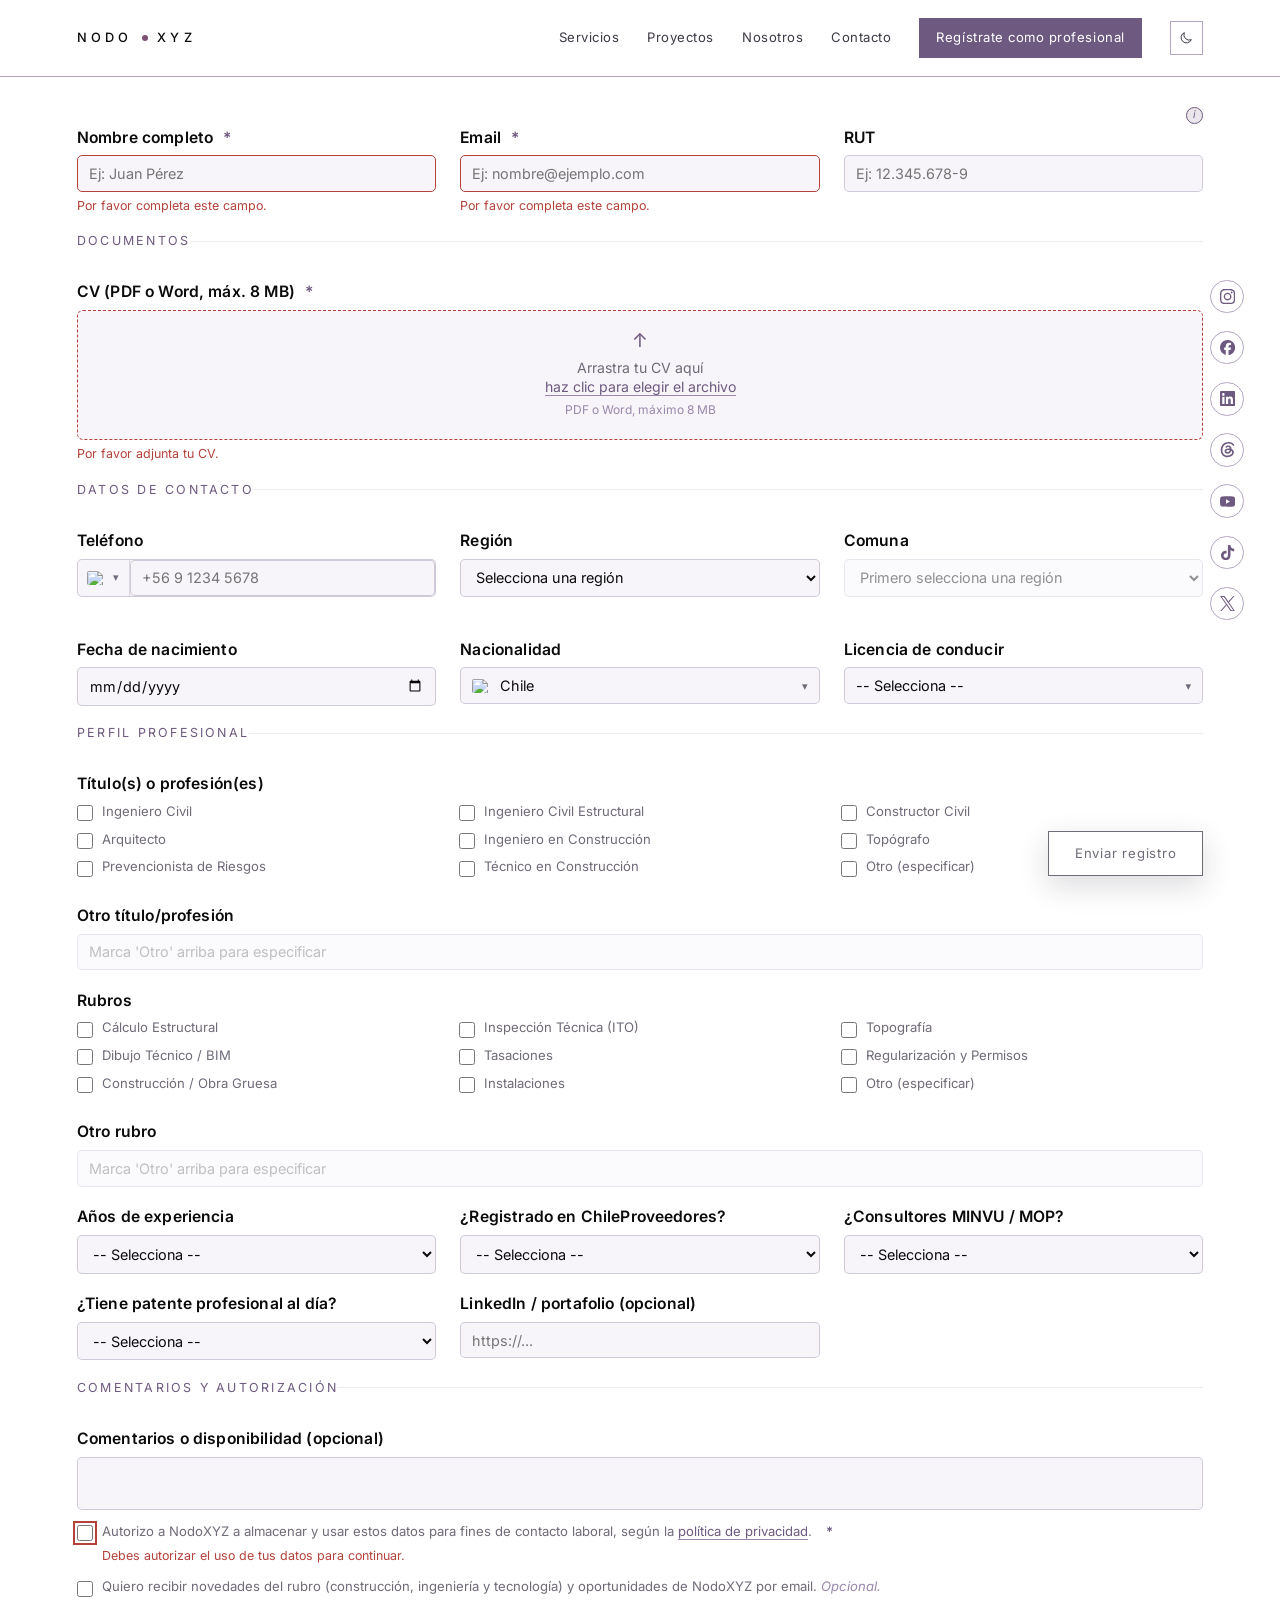
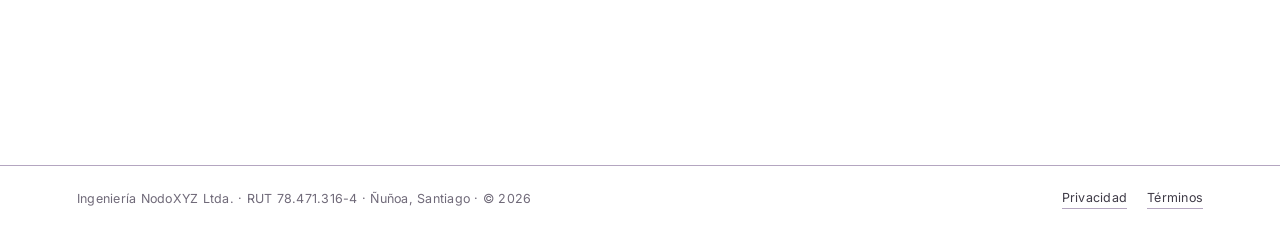
==== commit 1c876915: "Rediseño con el lenguaje del brochure, modo claro y oscuro, y avisos por correo - Inicio con la port" ====
--- a/profesionales.html
+++ b/profesionales.html
@@ -3,25 +3,29 @@
 <head>
 <meta charset="UTF-8">
 <meta name="viewport" content="width=device-width, initial-scale=1.0">
-<title>Regístrate como profesional — NodoXYZ</title>
+<title>Regístrate como profesional · NodoXYZ</title>
 <meta name="description" content="Súmate a la red de profesionales de NodoXYZ para proyectos de tasación, cálculo estructural, inspección técnica y construcción.">
 <link rel="icon" type="image/png" href="logo2_transparente.png">
+<script src="js/tema.js"></script>
 <link rel="preconnect" href="https://fonts.googleapis.com">
 <link rel="preconnect" href="https://fonts.gstatic.com" crossorigin>
-<link href="https://fonts.googleapis.com/css2?family=Playfair+Display:wght@500;600&family=Inter:wght@400;500&display=swap" rel="stylesheet">
+<link href="https://fonts.googleapis.com/css2?family=Inter:wght@200;300;400;500&display=swap" rel="stylesheet">
 <link rel="stylesheet" href="styles.css">
 </head>
 <body>
 
 <header class="site-header">
-  <a class="wordmark" href="index.html">
-    <img class="logo" src="logos/nodo_xyz_logo_transparente.svg" alt="NodoXYZ">
-  </a>
+  <a class="marca" href="index.html" aria-label="NodoXYZ, ir al inicio">NODO <i></i> XYZ</a>
   <nav>
     <a href="index.html#servicios">Servicios</a>
+    <a href="index.html#proyectos">Proyectos</a>
     <a href="index.html#nosotros">Nosotros</a>
     <a href="index.html#contacto">Contacto</a>
     <a href="profesionales.html" class="nav-cta nav-cta--active" aria-current="page">Regístrate como profesional</a>
+    <button type="button" class="tema-btn" aria-label="Modo oscuro" aria-pressed="false">
+      <svg class="luna" viewBox="0 0 24 24" fill="none" stroke="currentColor" stroke-width="1.5" aria-hidden="true"><path d="M20 14.5A8 8 0 0 1 9.5 4a8 8 0 1 0 10.5 10.5Z"/></svg>
+      <svg class="sol" viewBox="0 0 24 24" fill="none" stroke="currentColor" stroke-width="1.5" aria-hidden="true"><circle cx="12" cy="12" r="4"/><path d="M12 2v2M12 20v2M4.9 4.9l1.4 1.4M17.7 17.7l1.4 1.4M2 12h2M20 12h2M4.9 19.1l1.4-1.4M17.7 6.3l1.4-1.4"/></svg>
+    </button>
   </nav>
 </header>
 
@@ -51,7 +55,7 @@
 
 <main>
 
-  <h1 class="sr-only">Regístrate como profesional — NodoXYZ</h1>
+  <h1 class="sr-only">Regístrate como profesional en NodoXYZ</h1>
 
   <section class="registro-form-section">
     <form id="form-registro" class="form-registro" novalidate>
@@ -153,7 +157,7 @@
       <fieldset class="form-section" id="fieldset-documentos">
         <legend>Documentos</legend>
         <div class="field field-wide">
-          <label>CV (PDF o Word — máx. 8 MB) <span class="req-mark">*</span></label>
+          <label>CV (PDF o Word, máx. 8 MB) <span class="req-mark">*</span></label>
           <div class="dropzone" id="dropzone" tabindex="0" role="button" aria-describedby="dropzone-hint">
             <input type="file" id="cv_file" name="cv_file" accept=".pdf,.doc,.docx,application/pdf,application/msword,application/vnd.openxmlformats-officedocument.wordprocessingml.document" hidden>
             <div class="dropzone-idle" id="dropzone-idle">
@@ -352,7 +356,7 @@
   </div>
 
   <footer class="site-footer">
-    <span>NodoXYZ — Ingeniería y Construcción © 2026</span>
+    <span>Ingeniería NodoXYZ Ltda. · RUT 78.471.316-4 · Ñuñoa, Santiago · © 2026</span>
     <nav class="footer-links">
       <a href="legal/privacidad.html">Privacidad</a>
       <a href="legal/terminos.html">Términos</a>
--- a/styles.css
+++ b/styles.css
@@ -1,425 +1,320 @@
+/* Lenguaje del brochure (Brochure_NodoXYZ, noviembre de 2026): hoja blanca, línea fina malva
+   grisácea, tinta casi negra e Inter liviana. En oscuro, tinta clara sobre papel grafito con el
+   mismo malva aclarado. Todo color sale de estas variables; js/tema.js fija data-theme en <html>
+   (lo que eligió la persona o, si no eligió, el tema del sistema). */
 :root {
-  --black: #0b0b0c;
-  --black-soft: #141416;
-  --ivory: #f5f1e8;
-  --muted: #b8b4aa;
-  --gold: #c7a252;
-  --gold-dim: #8a723c;
-  --serif: "Playfair Display", Georgia, serif;
-  --sans: "Inter", system-ui, sans-serif;
+  --papel: #ffffff;
+  --superficie: #f7f5f9;
+  --tinta: #0b0b0c;
+  --texto: #3e3a46;
+  --texto-2: #706a79;
+  --linea: #b4a6c0;
+  --punto: #7d4f73;
+  --acento: #6e5a80;
+  --acento-suave: #9a87ad;
+  --error: #b4413a;
+  --ok: #3f7a4f;
+  --sombra: rgba(40, 28, 52, 0.16);
+  --letra: "Inter", "Segoe UI", system-ui, sans-serif;
+  --sans: var(--letra);
+  --serif: var(--letra);
+  color-scheme: light;
+}
+@media (prefers-color-scheme: dark) {
+  :root:not([data-theme="light"]) {
+    --papel: #16141a;
+    --superficie: #1d1a22;
+    --tinta: #f1eef4;
+    --texto: #cdc6d4;
+    --texto-2: #9b93a5;
+    --linea: #4d4458;
+    --punto: #c891bd;
+    --acento: #b9a5cc;
+    --acento-suave: #8a7a9c;
+    --error: #e0866b;
+    --ok: #8fbf8f;
+    --sombra: rgba(0, 0, 0, 0.55);
+    color-scheme: dark;
+  }
+}
+:root[data-theme="dark"] {
+  --papel: #16141a;
+  --superficie: #1d1a22;
+  --tinta: #f1eef4;
+  --texto: #cdc6d4;
+  --texto-2: #9b93a5;
+  --linea: #4d4458;
+  --punto: #c891bd;
+  --acento: #b9a5cc;
+  --acento-suave: #8a7a9c;
+  --error: #e0866b;
+  --ok: #8fbf8f;
+  --sombra: rgba(0, 0, 0, 0.55);
+  color-scheme: dark;
 }
 
 * { box-sizing: border-box; margin: 0; padding: 0; }
 
-html {
-  scroll-behavior: smooth;
-  scroll-snap-type: y mandatory;
-}
+html { scroll-behavior: smooth; scroll-padding-top: 5rem; }
 
 body {
-  background: var(--black);
-  color: var(--ivory);
-  font-family: var(--sans);
+  background: var(--papel);
+  color: var(--tinta);
+  font-family: var(--letra);
   line-height: 1.6;
   -webkit-font-smoothing: antialiased;
 }
 
 a { color: inherit; text-decoration: none; }
-
-.eyebrow {
-  font-family: var(--sans);
-  font-size: 1rem;
-  letter-spacing: 0.25em;
+img { max-width: 100%; display: block; }
+:focus-visible { outline: 2px solid var(--acento); outline-offset: 2px; }
+
+h1, h2, h3 { font-family: var(--letra); font-weight: 400; color: var(--tinta); text-wrap: balance; }
+
+.eyebrow, .rot {
+  font-size: 0.7rem;
+  letter-spacing: 0.18em;
   text-transform: uppercase;
-  color: var(--gold);
-  margin-bottom: 1rem;
-}
-
-h1, h2, h3 {
-  font-family: var(--serif);
-  font-weight: 600;
-  color: var(--ivory);
-}
-
-/* Header */
+  color: var(--acento);
+}
+
+/* Cabecera */
 
 .site-header {
-  position: fixed;
+  position: sticky;
   top: 0;
-  left: 0;
-  right: 0;
   z-index: 10;
   display: flex;
   align-items: center;
   justify-content: space-between;
+  gap: 1rem 2rem;
+  flex-wrap: wrap;
   padding: 1.1rem 6vw;
-  background: var(--black);
-  border-bottom: 1px solid rgba(199, 162, 82, 0.18);
-}
-
-.wordmark {
-  font-family: var(--serif);
-  font-size: 1.25rem;
+  background: var(--papel);
+  border-bottom: 1px solid var(--linea);
+}
+
+.marca {
+  display: flex;
+  align-items: center;
+  gap: 0.6rem;
+  font-size: 0.8rem;
+  font-weight: 500;
+  letter-spacing: 0.32em;
+  color: var(--tinta);
+}
+
+.marca i { width: 6px; height: 6px; border-radius: 50%; background: var(--punto); display: block; }
+
+.site-header nav {
+  display: flex;
+  flex-wrap: wrap;
+  align-items: center;
+  justify-content: flex-end;
+  gap: 0.75rem 1.75rem;
+}
+
+.site-header nav a {
+  font-size: 0.82rem;
   letter-spacing: 0.04em;
-  color: var(--gold);
-  display: block;
-  margin-right: auto;
-}
-
-.wordmark:hover {
-  color: var(--muted);
-}
-
-.logo {
-  height: 32px;
-  width: auto;
-  opacity: 0.7;
-  transition: opacity 0.2s ease, filter 0.2s ease;
-}
-
-.wordmark:hover .logo {
-  opacity: 1;
-  filter: grayscale(0);
-}
-
-/* Logo activo cuando estás en el hero */
-.hero:target ~ .site-header .wordmark,
-.site-header .wordmark.active {
-  opacity: 0.5;
-}
-
-.site-header nav {
-  display: flex;
-  flex-wrap: wrap;
-  justify-content: flex-end;
-  row-gap: 0.5rem;
-  gap: 2.25rem;
-}
-
-.site-header nav a {
-  font-size: 0.9rem;
-  color: var(--muted);
+  color: var(--texto);
   transition: color 0.2s ease;
 }
 
-.site-header nav a:hover { color: var(--gold); }
+.site-header nav a:hover { color: var(--acento); }
 
 .site-header nav a.nav-cta {
-  color: var(--gold);
-  font-weight: 500;
-  font-size: 0.8rem;
-  padding-left: 1.5rem;
-  border-left: 1px solid rgba(199, 162, 82, 0.2);
-}
-
-.site-header nav a.nav-cta:hover {
-  color: var(--gold-dim);
-}
-
+  padding: 0.55rem 1rem;
+  border: 1px solid var(--acento);
+  color: var(--acento);
+  transition: background 0.2s ease, color 0.2s ease;
+}
+
+.site-header nav a.nav-cta:hover,
 .site-header nav a.nav-cta--active {
-  color: var(--gold);
-  font-weight: 600;
-  border-bottom: 1px solid var(--gold);
-}
-
-
-/* Hero */
-
-.hero {
-  position: relative;
-  display: flex;
-  flex-direction: column;
-  align-items: center;
-  justify-content: center;
-  text-align: center;
-  min-height: 100vh;
-  min-height: 100svh;
-  scroll-snap-align: start;
-  padding: 6rem 6vw 4rem;
-  max-width: none;
-}
-
-.hero h1 {
-  font-size: clamp(2.25rem, 5.5vw, 4rem);
-  line-height: 1.2;
-  margin-bottom: 2.5rem;
-  max-width: 18ch;
-  font-weight: 500;
-}
-
-.hero .lead {
-  color: var(--muted);
-  font-size: 1.15rem;
-  max-width: 36rem;
-  margin: 0 0 2.5rem;
-}
+  background: var(--acento);
+  color: var(--papel);
+}
+
+.tema-btn {
+  width: 2.1rem;
+  height: 2.1rem;
+  display: inline-grid;
+  place-items: center;
+  background: none;
+  border: 1px solid var(--linea);
+  color: var(--texto);
+  cursor: pointer;
+  transition: color 0.2s ease, border-color 0.2s ease;
+}
+
+.tema-btn:hover { color: var(--acento); border-color: var(--acento); }
+.tema-btn svg { width: 1rem; height: 1rem; }
+.tema-btn .sol { display: none; }
+:root[data-theme="dark"] .tema-btn .sol { display: block; }
+:root[data-theme="dark"] .tema-btn .luna { display: none; }
+
+/* Botones */
 
 .cta {
   display: inline-block;
-  padding: 0.85rem 1.75rem;
-  border: 1px solid var(--gold);
-  color: var(--gold);
-  font-size: 0.85rem;
+  padding: 0.85rem 1.6rem;
+  border: 1px solid var(--acento);
+  color: var(--acento);
+  font-size: 0.82rem;
   letter-spacing: 0.06em;
-  text-transform: uppercase;
-  transition: background 0.2s ease, color 0.2s ease;
-}
-
-.cta:hover {
-  background: var(--gold);
-  color: var(--black);
-}
-
-/* Botón del hero ("Consulta aquí"): relleno dorado sólido por defecto, no
-   solo al pasar el mouse — más destacado desde el primer momento. Se
-   escopa a .hero para no afectar el botón del formulario de profesionales
-   (misma clase .cta), que tiene su propio estado de progreso. */
-.hero .cta {
-  background: var(--gold);
-  color: var(--black);
-}
-
-.hero .cta:hover {
-  background: var(--gold-dim);
-  border-color: var(--gold-dim);
-  color: var(--black);
-}
-
-/* Hero — cita Arquímedes */
-
-.hero-quote {
-  position: absolute;
-  bottom: 2rem;
-  right: 6vw;
-  text-align: right;
-  white-space: nowrap;
-  border: none;
-  margin: 0;
-}
-
-.hero-quote p {
-  font-family: var(--serif);
-  font-size: 0.9rem;
-  font-style: italic;
-  line-height: 1.4;
-  color: var(--gold-dim);
-}
-
-.hero-quote cite {
-  display: block;
-  font-family: var(--serif);
-  font-size: 0.75rem;
-  font-style: italic;
-  color: var(--gold-dim);
-  margin-top: 0.3rem;
-  opacity: 0.5;
-}
-
-/* Sections */
-
-section {
-  min-height: 100vh;
-  min-height: 100svh;
-  scroll-snap-align: start;
+  transition: background 0.2s ease, color 0.2s ease, border-color 0.2s ease;
+}
+
+.cta:hover { background: var(--acento); color: var(--papel); }
+
+/* "Consulta aquí": relleno de tinta desde el inicio. Se escopa a la portada para no tocar
+   el botón del formulario de profesionales (misma clase .cta), que tiene su propio progreso. */
+.portada .cta { background: var(--tinta); border-color: var(--tinta); color: var(--papel); }
+.portada .cta:hover { background: var(--acento); border-color: var(--acento); }
+
+/* Portada: la losa en perspectiva del brochure (la dibuja js/portada.js) */
+
+.portada { padding: 2rem 6vw 0; }
+.portada svg { width: 100%; height: auto; display: block; }
+.portada .losa { stroke: var(--linea); fill: none; stroke-linecap: round; }
+.portada .fina { stroke-width: 0.6; }
+.portada .letras { fill: var(--tinta); font-family: var(--letra); }
+.portada .razon { fill: var(--texto-2); font-family: var(--letra); }
+.portada .punto { fill: var(--punto); }
+
+.portada-pie {
+  display: flex;
+  justify-content: space-between;
+  align-items: center;
+  gap: 1.5rem 3rem;
+  flex-wrap: wrap;
+  padding: 1.75rem 0 3.5rem;
+}
+
+.portada-pie h1 { font-weight: 200; font-size: clamp(1.6rem, 3vw, 2.4rem); line-height: 1.15; letter-spacing: 0.01em; }
+
+.hero-quote { margin: 0.6rem 0 0; border: none; }
+.hero-quote p { font-size: 0.95rem; font-weight: 300; font-style: italic; color: var(--texto); }
+.hero-quote cite { display: block; margin-top: 0.2rem; font-size: 0.72rem; font-style: normal; letter-spacing: 0.18em; text-transform: uppercase; color: var(--acento); }
+
+/* Secciones */
+
+.seccion { padding: 4.5rem 6vw; border-top: 1px solid var(--linea); }
+
+.seccion-cab { display: flex; align-items: baseline; flex-wrap: wrap; gap: 0.75rem 2.5rem; margin-bottom: 2.5rem; }
+
+.h-sec {
+  font-weight: 200;
+  font-size: clamp(1.9rem, 4vw, 3rem);
+  line-height: 1;
+  letter-spacing: 0.04em;
+  color: var(--acento);
+}
+
+.bajada { font-size: 1rem; font-weight: 300; color: var(--texto); }
+
+/* Servicios: grilla numerada como las páginas 3 y 4 del brochure */
+
+.grupo-serv + .grupo-serv { margin-top: 2.5rem; }
+.grupo-serv > .rot { display: block; margin-bottom: 0.9rem; }
+
+.grilla { list-style: none; display: grid; grid-template-columns: repeat(4, minmax(0, 1fr)); }
+
+.grilla > li {
   display: flex;
   flex-direction: column;
-  justify-content: center;
-  padding: 6rem 8vw;
-  border-top: 1px solid rgba(199, 162, 82, 0.10);
-}
-
-section h2 {
-  font-size: clamp(1.25rem, 2.5vw, 1.75rem);
-  font-weight: 500;
-  margin-bottom: 2rem;
-}
-
-/* Servicios grid */
-
-.grid {
-  display: grid;
-  grid-template-columns: repeat(4, 1fr);
-}
-
-/* Sin caja/fondo: las tarjetas quedan a ras del negro de la página,
-   separadas solo por un filete dorado tenue — más sobrio que el bloque
-   con background propio que tenía antes. */
-.card {
-  display: flex;
-  flex-direction: column;
-  gap: 1.5rem;
-  padding: 0 2rem;
-  border-right: 1px solid rgba(199, 162, 82, 0.15);
-}
-
-@media (min-width: 641px) {
-  .card:first-child {
-    padding-left: 0;
-  }
-
-  .card:last-child {
-    padding-right: 0;
-    border-right: none;
-  }
-}
-
-/* Servicios: con 4 tarjetas de largo de texto variable, el contenido puede
-   superar el alto de pantalla en laptops — centrarlo verticalmente
-   (comportamiento por defecto de `section`) lo recorta arriba (tapado por
-   el header) y abajo a la vez. Ancorado arriba: siempre se ve completo el
-   título "Servicios", y si sobra contenido, se sigue con scroll normal.
-   El header ahora es más chico (~5.4rem de alto) — 5.5rem de sobra alcanza. */
-.servicios {
-  justify-content: flex-start;
-  padding-top: 5.5rem;
-}
-
-.servicios .eyebrow {
-  font-size: 0.85rem;
-  margin-bottom: 2.5rem;
-}
-
-.card h3 {
-  font-size: 1.3rem;
-  line-height: 1.1;
-  min-height: 2.9rem;
-  color: var(--ivory);
-  margin: 0;
+  gap: 0.9rem;
+  padding: 1.4rem 1.25rem 0.4rem;
+  border-top: 1px solid var(--linea);
+  border-left: 1px solid var(--linea);
+}
+
+.grilla > li:nth-child(4n+1) { border-left: 0; padding-left: 0; }
+.grilla b { font-size: 2.5rem; font-weight: 200; line-height: 1; color: var(--acento); font-variant-numeric: tabular-nums; }
+.grilla h3 { font-size: 1.05rem; line-height: 1.3; }
+
+.incluye { list-style: none; padding-top: 0.75rem; border-top: 1px solid var(--linea); display: grid; gap: 0.4rem; }
+.incluye li { font-size: 0.88rem; font-weight: 300; color: var(--texto); }
+.incluye li::before { content: ""; display: inline-block; width: 10px; height: 1px; background: var(--linea); vertical-align: middle; margin-right: 0.5rem; }
+
+/* Proyectos: cada ficha ocupa 6 filas de la grilla madre (subgrid), así dibujo, número, título,
+   mandante, lugar y ficha quedan a la misma altura en las dos columnas. */
+
+/* El espacio entre filas es uno solo (madre y fichas): si difieren, Chromium reparte la diferencia
+   dentro de cada ficha. La separación entre una fila de proyectos y la siguiente es el margen de la ficha. */
+.proyectos { display: grid; grid-template-columns: repeat(2, minmax(0, 1fr)); column-gap: 2.5rem; row-gap: 0.75rem; }
+
+.proy { display: grid; grid-row: span 6; grid-template-rows: subgrid; grid-template-columns: minmax(0, 1fr); min-width: 0; }
+.proy > * { margin: 0; min-width: 0; }
+.proy > .rot { align-self: end; margin-top: 0.25rem; }
+.proy h3 { font-size: 1.25rem; font-weight: 300; line-height: 1.3; }
+.proy .nombre { font-size: 0.75rem; letter-spacing: 0.14em; font-weight: 500; }
+.proy .lugar { font-size: 0.88rem; font-weight: 300; color: var(--texto-2); }
+
+/* La caja manda el tamaño y el dibujo se ajusta adentro: una imagen grande no estira la columna. */
+.dibujo { position: relative; overflow: hidden; aspect-ratio: 4 / 3; border: 1px solid var(--linea); background: var(--papel); }
+.dibujo img { position: absolute; inset: 18px; width: calc(100% - 36px); height: calc(100% - 36px); max-width: none; object-fit: contain; }
+/* Los dibujos son línea negra sobre blanco: en oscuro se invierten y el negro se funde con el papel. */
+:root[data-theme="dark"] .dibujo img { filter: invert(1) hue-rotate(180deg); mix-blend-mode: lighten; opacity: 0.9; }
+
+/* Ficha en filas: el valor tiene el ancho de la tarjeta y queda en una sola línea. */
+.ficha { align-self: start; margin-bottom: 2.75rem !important; padding-top: 0.9rem; border-top: 1px solid var(--linea); display: grid; gap: 0.5rem; }
+.ficha div { display: grid; grid-template-columns: 110px minmax(0, 1fr); align-items: baseline; gap: 0.75rem; }
+.ficha dt { font-size: 0.62rem; letter-spacing: 0.18em; color: var(--acento); }
+.ficha dd { font-size: 0.88rem; font-weight: 300; white-space: nowrap; }
+
+/* Somos NodoXYZ */
+
+.somos { display: grid; grid-template-columns: 38fr 52fr; gap: 3.5rem; align-items: start; }
+.somos .intro { font-size: 1rem; line-height: 1.9; font-weight: 300; color: var(--texto); max-width: 60ch; }
+.somos .lema { margin-bottom: 1.5rem; font-size: 1.35rem; line-height: 1.45; font-weight: 300; text-wrap: balance; }
+
+.pilares { list-style: none; display: grid; gap: 1rem; }
+.pilar { display: grid; grid-template-columns: 150px 1fr; border: 1px solid var(--linea); min-height: 84px; }
+.pilar .r { display: flex; align-items: center; justify-content: center; gap: 0.75rem; border-right: 1px solid var(--linea); }
+.pilar .r span { font-size: 0.68rem; letter-spacing: 0.14em; color: var(--acento); }
+.pilar .r b { font-size: 2.5rem; font-weight: 200; line-height: 1; color: var(--acento); }
+.pilar p { align-self: center; padding: 0.75rem 1.5rem; font-size: 0.94rem; line-height: 1.6; font-weight: 300; }
+
+/* Contacto */
+
+.fichas { list-style: none; display: grid; grid-template-columns: repeat(3, minmax(0, 1fr)); }
+.fichas > li { display: grid; gap: 0.35rem; align-content: start; padding: 1.4rem 1.25rem 0; border-top: 1px solid var(--linea); border-left: 1px solid var(--linea); }
+.fichas > li:first-child { border-left: 0; padding-left: 0; }
+.fichas h3 { margin: 0.35rem 0 0.1rem; font-size: 1.05rem; }
+.fichas p { font-size: 0.88rem; font-weight: 300; }
+.fichas .cargo { color: var(--texto-2); }
+.fichas a { border-bottom: 1px solid var(--linea); transition: color 0.2s ease, border-color 0.2s ease; }
+.fichas a:hover { color: var(--acento); border-color: var(--acento); }
+
+/* Pie */
+
+.site-footer {
+  padding: 1.4rem 6vw;
+  border-top: 1px solid var(--linea);
+  display: flex;
+  justify-content: space-between;
+  align-items: center;
+  flex-wrap: wrap;
+  gap: 0.75rem 1.5rem;
+  color: var(--texto-2);
+  font-size: 0.78rem;
   letter-spacing: 0.02em;
 }
 
-.card ul {
-  list-style: none;
-  padding: 0;
-  margin: 0;
-}
-
-.card li {
-  color: var(--muted);
-  font-size: 0.92rem;
-  line-height: 1.3;
-  padding-left: 1.1rem;
-  margin-bottom: 0.65rem;
-  position: relative;
-}
-
-.card li:last-child {
-  margin-bottom: 0;
-}
-
-.card li::before {
-  content: "";
-  position: absolute;
-  left: 0;
-  top: 0.55em;
-  width: 4px;
-  height: 4px;
-  background: var(--gold-dim);
-  border-radius: 50%;
-}
-
-/* Nosotros */
-
-.nosotros-texto {
-  max-width: 42rem;
-}
-
-.nosotros-texto p {
-  color: var(--muted);
-  font-size: 1.05rem;
-  line-height: 1.8;
-  margin-bottom: 1.25rem;
-}
-
-.nosotros-texto p:last-child {
-  margin-bottom: 0;
-}
-
-/* Contacto */
-
-.contacto {
-  align-items: center;
-  text-align: center;
-}
-
-.contacto .mail {
-  font-family: var(--serif);
-  font-size: clamp(1.5rem, 3vw, 2.25rem);
-  font-weight: 600;
-  color: var(--ivory);
-  letter-spacing: 0.01em;
-  border-bottom: 1px solid var(--gold-dim);
-  padding-bottom: 0.3rem;
-  transition: color 0.3s ease, border-color 0.3s ease;
-}
-
-.contacto .mail:hover {
-  color: var(--gold);
-  border-bottom-color: var(--gold);
-}
-
-/* Section group (contacto + footer) */
-
-.section-group {
-  min-height: 100vh;
-  min-height: 100svh;
-  scroll-snap-align: start;
-  display: flex;
-  flex-direction: column;
-  border-top: 1px solid rgba(199, 162, 82, 0.10);
-}
-
-.section-group .contacto {
-  flex: 1;
-  display: flex;
-  flex-direction: column;
-  justify-content: center;
-  padding: 6rem 8vw;
-  border-top: none;
-  min-height: auto;
-  scroll-snap-align: none;
-}
-
-/* Footer */
-
-.site-footer {
-  padding: 1.5rem 8vw;
-  border-top: 1px solid rgba(199, 162, 82, 0.15);
-  display: flex;
-  justify-content: space-between;
-  align-items: center;
-  gap: 1rem;
-  color: var(--muted);
-  font-family: var(--sans);
-  font-size: 0.75rem;
-  letter-spacing: 0.02em;
-}
-
-.site-footer .footer-links {
-  display: flex;
-  gap: 1rem;
-}
-
-.site-footer .footer-links a {
-  color: var(--muted);
-  transition: color 0.2s ease;
-}
-
-.site-footer .footer-links a:hover {
-  color: var(--gold);
-}
-
-/* Social rail — íconos fijos a la derecha, visibles en toda lámina (solo desktop) */
+.site-footer .footer-links { display: flex; gap: 1.25rem; }
+.site-footer .footer-links a { color: var(--texto); border-bottom: 1px solid var(--linea); transition: color 0.2s ease; }
+.site-footer .footer-links a:hover { color: var(--acento); }
+
+/* Redes: íconos fijos a la derecha. Centrado vertical real (7 íconos de 2.1rem + 6 gaps de
+   1.1rem = 21.3rem; la mitad es 10.65rem), nunca a menos de 6rem del borde superior para no
+   quedar bajo la cabecera en pantallas bajas. */
 
 .social-rail {
   position: fixed;
   right: 2.25rem;
-  /* Centrado vertical real (7 íconos de 2.1rem + 6 gaps de 1.1rem = 21.3rem
-     de alto, la mitad es 10.65rem) — pero nunca a menos de 7rem del borde
-     superior, para que en pantallas más bajas (laptops) no quede tapado
-     por el header fijo. Sin el max(), en esas pantallas el primer ícono
-     terminaba a medias detrás del header. */
-  top: max(7rem, calc(50% - 10.65rem));
+  top: max(6rem, calc(50% - 10.65rem));
   z-index: 5;
   display: flex;
   flex-direction: column;
@@ -433,129 +328,65 @@
   justify-content: center;
   width: 2.1rem;
   height: 2.1rem;
-  border: 1px solid var(--gold-dim);
+  border: 1px solid var(--linea);
   border-radius: 50%;
-  color: var(--gold);
+  background: var(--papel);
+  color: var(--acento);
   transition: background 0.25s ease, color 0.25s ease, border-color 0.25s ease, transform 0.25s ease;
 }
 
-.social-rail svg {
-  width: 0.95rem;
-  height: 0.95rem;
-  fill: currentColor;
-}
-
-.social-rail a:hover {
-  background: var(--gold);
-  color: var(--black);
-  border-color: var(--gold);
-  transform: scale(1.15);
-}
-
-/* Responsive */
+.social-rail svg { width: 0.95rem; height: 0.95rem; fill: currentColor; }
+
+.social-rail a:hover { background: var(--acento); color: var(--papel); border-color: var(--acento); transform: scale(1.15); }
+
+/* Con el riel de redes a la derecha, el contenido deja ese margen libre en escritorio. */
+@media (min-width: 641px) {
+  .portada, .seccion { padding-right: calc(6vw + 3rem); }
+}
+
+/* Tableta y teléfono */
 
 @media (max-width: 900px) {
-  .grid { grid-template-columns: repeat(2, 1fr); }
+  .grilla { grid-template-columns: repeat(2, minmax(0, 1fr)); }
+  .grilla > li:nth-child(4n+1) { border-left: 1px solid var(--linea); padding-left: 1.25rem; }
+  .grilla > li:nth-child(2n+1) { border-left: 0; padding-left: 0; }
+  .proyectos, .somos { grid-template-columns: 1fr; }
 }
 
 @media (max-width: 640px) {
-  .site-header { flex-direction: column; align-items: center; gap: 1rem; }
-  .wordmark { margin-right: 0; }
-  .site-header nav { gap: 1.5rem; flex-wrap: wrap; justify-content: center; }
-  .site-header nav a.nav-cta { padding-left: 0; border-left: none; }
-  .hero { padding: 14rem 6vw 8rem; justify-content: flex-start; }
-  .hero-quote { position: relative; bottom: auto; right: auto; text-align: center; margin-top: 3rem; white-space: normal; }
-  .hero-quote p { font-size: 1rem; }
-  section { padding: 4rem 6vw; }
-  .section-group .contacto { padding: 4rem 6vw; }
-  .site-footer { padding: 1.5rem 6vw; flex-direction: column; gap: 0.75rem; text-align: center; }
-  .site-footer .footer-links { justify-content: center; }
-
-  /* Nosotros: igual que el hero, el header fijo (apilado en columna en
-     mobile) tapa el contenido si la sección solo se centra verticalmente
-     sin dejar espacio de por sí — se fija el inicio bajo el header. */
-  .nosotros { padding: 13.5rem 6vw 4rem; justify-content: flex-start; }
-  .nosotros-texto p { font-size: 0.95rem; line-height: 1.6; margin-bottom: 1rem; }
-
-  /* Servicios en mobile: carrusel de una tarjeta a la vez (en vez de las 4
-     apiladas verticalmente) para que título + bullets quepan en una sola
-     pantalla, igual que en desktop. JS (servicios-carousel.js) mueve
-     .grid con transform y hace avanzar automáticamente / al hacer clic.
-     Mismo motivo que hero/nosotros: el header fijo se apila en columna en
-     mobile y tapa el contenido si la sección solo se centra verticalmente
-     sin dejar espacio fijo arriba — se fija el inicio bajo el header. */
-  .servicios { padding: 13.5rem 6vw 4rem; justify-content: flex-start; }
-  .servicios-viewport { overflow: hidden; }
-  .grid {
-    display: flex;
-    grid-template-columns: none;
-    background: none;
-    gap: 0;
-    touch-action: pan-y;
-  }
-  .card {
-    flex: 0 0 100%;
-    width: 100%;
-    padding: 2rem 0.25rem;
-    transition: none;
-    cursor: pointer;
-  }
-  .card:hover { background: var(--black-soft); }
-
-  .servicios-dots {
-    display: flex;
-    justify-content: center;
-    gap: 0.6rem;
-    margin-top: 1.75rem;
-  }
-  .servicios-dot {
-    width: 7px;
-    height: 7px;
-    border-radius: 50%;
-    border: none;
-    padding: 0;
-    background: rgba(199, 162, 82, 0.3);
-    cursor: pointer;
-  }
-  .servicios-dot.activo {
-    background: var(--gold);
-  }
-}
-
-@media (min-width: 641px) {
-  .servicios-dots { display: none; }
-}
-
-@media (max-width: 640px) {
-  /* En mobile el rail pasa de vertical/derecha a una barra horizontal fija
-     abajo, visible en cada sección (igual que el rail en desktop). El
-     footer gana margen extra para no quedar tapado al llegar al final. */
+  .site-header { justify-content: center; }
+  .site-header nav { justify-content: center; gap: 0.6rem 1.1rem; }
+  .portada, .seccion, .site-footer { padding-left: 1rem; padding-right: 1rem; }
+  .seccion { padding-top: 3rem; padding-bottom: 3rem; }
+  .grilla, .fichas { grid-template-columns: 1fr; }
+  .grilla > li, .fichas > li { border-left: 0 !important; padding-left: 0 !important; }
+  .pilar { grid-template-columns: 96px 1fr; }
+  .ficha div { grid-template-columns: 92px minmax(0, 1fr); }
+  .site-footer { flex-direction: column; text-align: center; }
+
+  /* En teléfono el riel pasa a una barra fija abajo; el pie gana margen para no quedar tapado. */
   .social-rail {
     top: auto;
     bottom: 0;
     left: 0;
     right: 0;
-    transform: none;
     flex-direction: row;
     justify-content: center;
     gap: 0.55rem;
     padding: 0.55rem 4vw calc(0.55rem + env(safe-area-inset-bottom, 0px));
-    background: var(--black);
-    border-top: 1px solid rgba(199, 162, 82, 0.15);
+    background: var(--papel);
+    border-top: 1px solid var(--linea);
     z-index: 6;
   }
-  .social-rail a {
-    width: 2rem;
-    height: 2rem;
-  }
-  .social-rail svg {
-    width: 0.95rem;
-    height: 0.95rem;
-  }
-  .site-footer {
-    margin-bottom: 3.5rem;
-  }
-}
+  .social-rail a { width: 2rem; height: 2rem; }
+  .site-footer { margin-bottom: 3.5rem; }
+}
+
+@media (prefers-reduced-motion: reduce) {
+  html { scroll-behavior: auto; }
+  * { transition: none !important; animation: none !important; }
+}
+
 
 /* Registro de profesionales — sin hero, el nav ya indica dónde estás
    (link activo); el formulario arranca directo bajo el header. */
@@ -575,7 +406,7 @@
 .registro-form-section {
   min-height: auto;
   scroll-snap-align: none;
-  padding: 7rem 6vw 5rem;
+  padding: 3rem 6vw 5rem;
   border-top: none;
 }
 
@@ -598,10 +429,10 @@
   display: flex;
   align-items: center;
   justify-content: center;
-  background: rgba(199, 162, 82, 0.15);
-  border: 1px solid var(--gold);
+  background: color-mix(in srgb, var(--acento) 15%, transparent);
+  border: 1px solid var(--acento);
   border-radius: 50%;
-  color: var(--gold);
+  color: var(--acento);
   font-size: 0.65rem;
   font-style: italic;
   font-family: var(--serif);
@@ -613,8 +444,8 @@
 .info-reopen-corner-btn:hover,
 .info-reopen-corner-btn:focus-visible {
   outline: none;
-  background: var(--gold);
-  color: var(--black);
+  background: var(--acento);
+  color: var(--papel);
 }
 
 .form-section {
@@ -626,7 +457,7 @@
 
 .form-section + .form-section {
   padding-top: 1.1rem;
-  border-top: 1px solid rgba(199, 162, 82, 0.12);
+  border-top: 1px solid color-mix(in srgb, var(--acento) 12%, transparent);
 }
 
 .form-section legend {
@@ -634,7 +465,7 @@
   font-size: 0.78rem;
   letter-spacing: 0.18em;
   text-transform: uppercase;
-  color: var(--gold);
+  color: var(--acento);
   margin-bottom: 0.65rem;
   padding: 0;
 }
@@ -665,19 +496,19 @@
   align-items: stretch;
   width: 100%;
   min-width: 0;
-  background: var(--black-soft);
-  border: 1px solid rgba(199, 162, 82, 0.28);
+  background: var(--superficie);
+  border: 1px solid color-mix(in srgb, var(--acento) 28%, transparent);
   border-radius: 5px;
   transition: border-color 0.15s ease, box-shadow 0.15s ease;
 }
 
 .tel-field:focus-within {
-  border-color: var(--gold);
-  box-shadow: 0 0 0 3px var(--gold-glow, rgba(199, 162, 82, 0.15));
+  border-color: var(--acento);
+  box-shadow: 0 0 0 3px var(--acento-halo, color-mix(in srgb, var(--acento) 15%, transparent));
 }
 
 .tel-field.campo-invalido {
-  border-color: #d98a6b;
+  border-color: var(--error);
 }
 
 .tel-flag-btn {
@@ -686,7 +517,7 @@
   gap: 0.35rem;
   background: transparent;
   border: none;
-  border-right: 1px solid rgba(199, 162, 82, 0.2);
+  border-right: 1px solid color-mix(in srgb, var(--acento) 20%, transparent);
   padding: 0 0.6rem;
   cursor: pointer;
 }
@@ -700,7 +531,7 @@
 }
 
 .tel-flag-arrow {
-  color: var(--muted);
+  color: var(--texto-2);
   font-size: 0.7rem;
 }
 
@@ -712,7 +543,7 @@
   padding: 0.55rem 0.7rem;
   font-family: var(--sans);
   font-size: 0.9rem;
-  color: var(--ivory);
+  color: var(--tinta);
 }
 
 .tel-field input:focus {
@@ -730,10 +561,10 @@
   margin: 0;
   padding: 0.35rem 0;
   list-style: none;
-  background: var(--black-soft);
-  border: 1px solid rgba(199, 162, 82, 0.3);
+  background: var(--superficie);
+  border: 1px solid color-mix(in srgb, var(--acento) 30%, transparent);
   border-radius: 6px;
-  box-shadow: 0 12px 30px rgba(0, 0, 0, 0.45);
+  box-shadow: 0 12px 30px var(--sombra);
 }
 
 .tel-dropdown[hidden] {
@@ -746,13 +577,13 @@
   gap: 0.55rem;
   padding: 0.4rem 0.75rem;
   font-size: 0.85rem;
-  color: var(--ivory);
+  color: var(--tinta);
   cursor: pointer;
 }
 
 .tel-dropdown li:hover,
 .tel-dropdown li.tel-opt-activa {
-  background: rgba(199, 162, 82, 0.12);
+  background: color-mix(in srgb, var(--acento) 12%, transparent);
 }
 
 .tel-dropdown li img {
@@ -774,7 +605,7 @@
   width: 100%;
   margin: 0;
   padding: 0.5rem 0.75rem;
-  color: var(--ivory);
+  color: var(--tinta);
   font-size: 0.85rem;
   font-weight: 400;
 }
@@ -787,7 +618,7 @@
 }
 
 .tel-opt-dial {
-  color: var(--muted);
+  color: var(--texto-2);
   font-size: 0.78rem;
 }
 
@@ -804,21 +635,21 @@
   align-items: center;
   gap: 0.5rem;
   width: 100%;
-  background: var(--black-soft);
-  border: 1px solid rgba(199, 162, 82, 0.28);
+  background: var(--superficie);
+  border: 1px solid color-mix(in srgb, var(--acento) 28%, transparent);
   border-radius: 5px;
   padding: 0.55rem 0.7rem;
   font-family: var(--sans);
   font-size: 0.9rem;
-  color: var(--ivory);
+  color: var(--tinta);
   cursor: pointer;
   transition: border-color 0.15s ease, box-shadow 0.15s ease;
 }
 
 .pais-btn:focus-visible {
   outline: none;
-  border-color: var(--gold);
-  box-shadow: 0 0 0 3px var(--gold-glow, rgba(199, 162, 82, 0.15));
+  border-color: var(--acento);
+  box-shadow: 0 0 0 3px var(--acento-halo, color-mix(in srgb, var(--acento) 15%, transparent));
 }
 
 .pais-btn-flag {
@@ -841,7 +672,7 @@
 .field label:not(.checkbox) {
   font-size: 0.98rem;
   letter-spacing: 0.01em;
-  color: var(--ivory);
+  color: var(--tinta);
   font-weight: 600;
 }
 
@@ -850,9 +681,9 @@
 .field textarea {
   width: 100%;
   min-width: 0; /* <select> se dimensiona por su option más largo (nombres de región) si no se fuerza esto */
-  background: var(--black-soft);
-  border: 1px solid rgba(199, 162, 82, 0.28);
-  color: var(--ivory);
+  background: var(--superficie);
+  border: 1px solid color-mix(in srgb, var(--acento) 28%, transparent);
+  color: var(--tinta);
   font-family: var(--sans);
   font-size: 0.9rem;
   padding: 0.55rem 0.7rem;
@@ -865,8 +696,8 @@
 .field select:focus,
 .field textarea:focus {
   outline: none;
-  border-color: var(--gold);
-  box-shadow: 0 0 0 3px var(--gold-glow, rgba(199, 162, 82, 0.15));
+  border-color: var(--acento);
+  box-shadow: 0 0 0 3px var(--acento-halo, color-mix(in srgb, var(--acento) 15%, transparent));
 }
 
 .field select:disabled,
@@ -878,7 +709,7 @@
 .field input.campo-invalido,
 .field select.campo-invalido,
 .field textarea.campo-invalido {
-  border-color: #d98a6b;
+  border-color: var(--error);
 }
 
 /* scroll-margin-top en los elementos exactos a los que registro.js hace
@@ -891,14 +722,14 @@
 
 .field input.campo-invalido:focus,
 .field select.campo-invalido:focus {
-  box-shadow: 0 0 0 3px rgba(217, 138, 106, 0.2);
+  box-shadow: 0 0 0 3px color-mix(in srgb, var(--error) 20%, transparent);
 }
 
 .field-error {
   display: block;
   font-size: 0.78rem;
   line-height: 1.3;
-  color: #d98a6b;
+  color: var(--error);
   min-height: 1.3em;
 }
 
@@ -921,7 +752,7 @@
   font-size: 0.82rem;
   font-weight: 400;
   line-height: 1.5;
-  color: var(--muted);
+  color: var(--texto-2);
   cursor: pointer;
 }
 
@@ -931,7 +762,7 @@
 }
 
 .checkbox.campo-invalido input[type="checkbox"] {
-  outline: 2px solid #d98a6b;
+  outline: 2px solid var(--error);
   outline-offset: 2px;
 }
 
@@ -939,20 +770,20 @@
   margin-top: 0.2rem;
   width: 1rem;
   height: 1rem;
-  accent-color: var(--gold);
+  accent-color: var(--acento);
   flex-shrink: 0;
 }
 
-.checkbox a { color: var(--gold); border-bottom: 1px solid var(--gold-dim); }
+.checkbox a { color: var(--acento); border-bottom: 1px solid var(--acento-suave); }
 
 .req-mark {
-  color: var(--gold);
+  color: var(--acento);
   font-weight: 600;
   margin-left: 0.35rem;
 }
 
 .tag-opcional {
-  color: var(--gold-dim);
+  color: var(--acento-suave);
 }
 
 .campo-consentimiento {
@@ -967,7 +798,7 @@
 /* Dropzone — subir CV */
 
 .dropzone {
-  border: 1.5px dashed rgba(199, 162, 82, 0.35);
+  border: 1.5px dashed color-mix(in srgb, var(--acento) 35%, transparent);
   border-radius: 6px;
   padding: 1.25rem;
   display: flex;
@@ -976,22 +807,22 @@
   text-align: center;
   cursor: pointer;
   transition: border-color 0.15s ease, background 0.15s ease;
-  background: var(--black-soft);
+  background: var(--superficie);
 }
 
 .dropzone:hover,
 .dropzone:focus-visible {
-  border-color: var(--gold-dim);
-  background: rgba(199, 162, 82, 0.05);
+  border-color: var(--acento-suave);
+  background: color-mix(in srgb, var(--acento) 5%, transparent);
 }
 
 .dropzone.dragover {
-  border-color: var(--gold);
-  background: rgba(199, 162, 82, 0.1);
+  border-color: var(--acento);
+  background: color-mix(in srgb, var(--acento) 10%, transparent);
 }
 
 .dropzone.has-error {
-  border-color: #d98a6b;
+  border-color: var(--error);
 }
 
 .dropzone-idle {
@@ -999,12 +830,12 @@
   flex-direction: column;
   align-items: center;
   gap: 0.3rem;
-  color: var(--muted);
+  color: var(--texto-2);
   font-size: 0.88rem;
 }
 
 .dropzone-icon {
-  color: var(--gold);
+  color: var(--acento);
   font-size: 1.2rem;
   line-height: 1;
   margin-bottom: 0.15rem;
@@ -1015,12 +846,12 @@
 }
 
 .dropzone-link {
-  color: var(--gold);
-  border-bottom: 1px solid var(--gold-dim);
+  color: var(--acento);
+  border-bottom: 1px solid var(--acento-suave);
 }
 
 .dropzone-hint {
-  color: var(--gold-dim);
+  color: var(--acento-suave);
   font-size: 0.75rem;
 }
 
@@ -1033,25 +864,25 @@
   display: flex;
   align-items: center;
   gap: 1rem;
-  color: var(--ivory);
+  color: var(--tinta);
   font-size: 0.9rem;
 }
 
 .dropzone-filename {
-  color: var(--ivory);
+  color: var(--tinta);
 }
 
 .dropzone-remove {
   background: transparent;
-  border: 1px solid rgba(199, 162, 82, 0.35);
-  color: var(--gold);
+  border: 1px solid color-mix(in srgb, var(--acento) 35%, transparent);
+  color: var(--acento);
   font-size: 0.75rem;
   padding: 0.3rem 0.6rem;
   border-radius: 4px;
   cursor: pointer;
 }
 
-.dropzone-remove:hover { background: rgba(199, 162, 82, 0.1); }
+.dropzone-remove:hover { background: color-mix(in srgb, var(--acento) 10%, transparent); }
 
 /* Honeypot: invisible para humanos, visible para bots que rellenan todo */
 .hp-field {
@@ -1065,20 +896,20 @@
 
 .form-registro .cta {
   --progreso: 1;
-  --gris-boton: #746f63;
+  --gris-boton: var(--texto-2);
   position: sticky;
   bottom: 1.5rem;
   display: block;
   margin: 0.5rem 0 0 auto;
-  background: var(--black);
+  background: var(--papel);
   border-width: calc(1px + var(--progreso) * 1.5px);
-  border-color: color-mix(in srgb, var(--gris-boton) calc((1 - var(--progreso)) * 100%), var(--gold) calc(var(--progreso) * 100%));
-  color: color-mix(in srgb, var(--gris-boton) calc((1 - var(--progreso)) * 100%), var(--gold) calc(var(--progreso) * 100%));
+  border-color: color-mix(in srgb, var(--gris-boton) calc((1 - var(--progreso)) * 100%), var(--acento) calc(var(--progreso) * 100%));
+  color: color-mix(in srgb, var(--gris-boton) calc((1 - var(--progreso)) * 100%), var(--acento) calc(var(--progreso) * 100%));
   /* El halo dorado crece con el progreso — mucho más notorio a simple
      vista que solo el cambio de color del borde/texto. */
   box-shadow:
-    0 10px 30px rgba(0, 0, 0, 0.5),
-    0 0 calc(var(--progreso) * 26px) color-mix(in srgb, var(--gold) calc(var(--progreso) * 70%), transparent);
+    0 10px 30px var(--sombra),
+    0 0 calc(var(--progreso) * 26px) color-mix(in srgb, var(--acento) calc(var(--progreso) * 70%), transparent);
   cursor: pointer;
   font-family: var(--sans);
 }
@@ -1087,8 +918,8 @@
    aparte, la regla sin :hover gana por ir después en el archivo y el fondo
    dorado del hover nunca se llega a ver. */
 .form-registro .cta:hover {
-  background: var(--gold);
-  color: var(--black);
+  background: var(--acento);
+  color: var(--papel);
 }
 
 /* Con los 3 mínimos completos (Nombre, Email, CV) el botón ya se puede
@@ -1096,8 +927,8 @@
    modal) — se rellena de dorado sólido para que se note bien llamativo,
    no solo al pasar el mouse. */
 .form-registro .cta:not(.cta--incompleto) {
-  background: var(--gold);
-  color: var(--black);
+  background: var(--acento);
+  color: var(--papel);
 }
 
 .form-registro .cta {
@@ -1121,7 +952,7 @@
   margin-top: 0.75rem;
   margin-bottom: 0.5rem;
   font-size: 0.9rem;
-  color: var(--muted);
+  color: var(--texto-2);
   min-height: 1.2em;
   text-align: right;
 }
@@ -1146,28 +977,28 @@
 
 .mini-modal {
   width: min(28rem, 100%);
-  background: var(--black-soft);
-  border: 1px solid rgba(199, 162, 82, 0.3);
+  background: var(--superficie);
+  border: 1px solid color-mix(in srgb, var(--acento) 30%, transparent);
   border-radius: 8px;
   padding: 1.75rem;
-  box-shadow: 0 20px 50px rgba(0, 0, 0, 0.5);
+  box-shadow: 0 20px 50px var(--sombra);
 }
 
 .mini-modal h3 {
   font-family: var(--serif);
-  color: var(--gold);
+  color: var(--acento);
   font-weight: 600;
   font-size: 1.15rem;
   margin-bottom: 0.75rem;
 }
 
 .mini-modal p {
-  color: var(--muted);
+  color: var(--texto-2);
   font-size: 0.85rem;
   line-height: 1.6;
 }
 
-.mini-modal p a { color: var(--gold); border-bottom: 1px solid var(--gold-dim); }
+.mini-modal p a { color: var(--acento); border-bottom: 1px solid var(--acento-suave); }
 
 .mini-modal .checkbox {
   margin-top: 1.5rem;
@@ -1193,26 +1024,26 @@
 
 .mini-modal-btn--ghost {
   background: transparent;
-  border: 1px solid rgba(199, 162, 82, 0.3);
-  color: var(--muted);
-}
-
-.mini-modal-btn--ghost:hover { color: var(--ivory); border-color: rgba(199, 162, 82, 0.5); }
+  border: 1px solid color-mix(in srgb, var(--acento) 30%, transparent);
+  color: var(--texto-2);
+}
+
+.mini-modal-btn--ghost:hover { color: var(--tinta); border-color: color-mix(in srgb, var(--acento) 50%, transparent); }
 
 .mini-modal-btn--gold {
-  background: var(--gold);
-  border: 1px solid var(--gold);
-  color: var(--black);
+  background: var(--acento);
+  border: 1px solid var(--acento);
+  color: var(--papel);
 }
 
 /* Antes cambiaba a fondo gold-dim manteniendo el texto negro: contraste
    ~4.3:1, bajo el mínimo de accesibilidad (4.5:1) para texto normal. Se
    invierte a fondo negro + texto dorado (~8:1) — más legible y además
    se distingue mejor del estado normal (dorado sólido). */
-.mini-modal-btn--gold:hover { background: var(--black); color: var(--gold); border-color: var(--gold); }
-
-.form-status.ok { color: #8fbf8f; }
-.form-status.error { color: #d98a6b; }
+.mini-modal-btn--gold:hover { background: var(--papel); color: var(--acento); border-color: var(--acento); }
+
+.form-status.ok { color: var(--ok); }
+.form-status.error { color: var(--error); }
 
 /* Estados "enviando"/"error" del mini-modal de autorización -- todo el
    feedback del envío pasa por acá cuando el modal está abierto, en vez de
@@ -1253,8 +1084,8 @@
 .mini-modal-spinner {
   width: 34px;
   height: 34px;
-  border: 3px solid rgba(199, 162, 82, 0.2);
-  border-top-color: var(--gold);
+  border: 3px solid color-mix(in srgb, var(--acento) 20%, transparent);
+  border-top-color: var(--acento);
   border-radius: 50%;
   margin-bottom: 1rem;
   animation: mini-modal-spin 0.8s linear infinite;
@@ -1270,7 +1101,7 @@
 }
 
 .mini-modal-error-text {
-  color: #d98a6b;
+  color: var(--error);
   font-size: 0.85rem;
   line-height: 1.6;
 }
@@ -1310,7 +1141,7 @@
   display: flex;
   align-items: center;
   justify-content: center;
-  background: rgba(11, 11, 12, 0.85);
+  background: rgba(14, 12, 18, 0.6);
   backdrop-filter: blur(8px);
   padding: 1.5rem;
   opacity: 0;
@@ -1327,10 +1158,10 @@
   position: relative;
   width: 100%;
   max-width: 500px;
-  background: var(--black-soft);
-  border: 1px solid rgba(199, 162, 82, 0.2);
+  background: var(--superficie);
+  border: 1px solid color-mix(in srgb, var(--acento) 20%, transparent);
   border-radius: 12px;
-  box-shadow: 0 30px 70px rgba(0, 0, 0, 0.8);
+  box-shadow: 0 30px 70px var(--sombra);
   overflow: hidden;
   transform: translateY(20px);
   transition: transform 0.3s cubic-bezier(0.34, 1.56, 0.64, 1);
@@ -1343,8 +1174,8 @@
 .info-modal-header {
   position: relative;
   padding: 1.5rem 1.75rem 1.0rem;
-  background: linear-gradient(135deg, rgba(199, 162, 82, 0.05) 0%, transparent 100%);
-  border-bottom: 1px solid rgba(199, 162, 82, 0.1);
+  background: linear-gradient(135deg, color-mix(in srgb, var(--acento) 5%, transparent) 0%, transparent 100%);
+  border-bottom: 1px solid color-mix(in srgb, var(--acento) 10%, transparent);
 }
 
 .info-modal-close {
@@ -1353,8 +1184,8 @@
   right: 1.25rem;
   z-index: 2;
   background: transparent;
-  border: 1px solid rgba(199, 162, 82, 0.2);
-  color: var(--muted);
+  border: 1px solid color-mix(in srgb, var(--acento) 20%, transparent);
+  color: var(--texto-2);
   border-radius: 6px;
   width: 30px;
   height: 30px;
@@ -1366,9 +1197,9 @@
 }
 
 .info-modal-close:hover {
-  border-color: var(--gold);
-  color: var(--ivory);
-  background: rgba(199, 162, 82, 0.05);
+  border-color: var(--acento);
+  color: var(--tinta);
+  background: color-mix(in srgb, var(--acento) 5%, transparent);
 }
 
 .info-modal-badge {
@@ -1377,7 +1208,7 @@
   font-weight: 500;
   text-transform: uppercase;
   letter-spacing: 0.08em;
-  color: var(--gold);
+  color: var(--acento);
   margin-bottom: 0.5rem;
 }
 
@@ -1385,14 +1216,14 @@
   font-family: var(--serif);
   font-size: clamp(1.25rem, 3.5vw, 1.65rem);
   font-weight: 500;
-  color: var(--ivory);
+  color: var(--tinta);
   line-height: 1.25;
   margin-bottom: 0.4rem;
 }
 
 .info-modal-subtitle {
   font-size: 0.85rem;
-  color: var(--muted);
+  color: var(--texto-2);
   line-height: 1.45;
 }
 
@@ -1405,7 +1236,7 @@
   font-weight: 500;
   text-transform: uppercase;
   letter-spacing: 0.08em;
-  color: var(--gold-dim);
+  color: var(--acento-suave);
   margin-bottom: 1.2rem;
 }
 
@@ -1417,17 +1248,17 @@
 }
 
 .info-option-card {
-  background: var(--black);
-  border: 1px solid rgba(199, 162, 82, 0.15);
+  background: var(--papel);
+  border: 1px solid color-mix(in srgb, var(--acento) 15%, transparent);
   border-radius: 8px;
   padding: 1.5rem;
   transition: all 0.25s ease;
 }
 
 .info-option-card:hover {
-  border-color: rgba(199, 162, 82, 0.45);
+  border-color: color-mix(in srgb, var(--acento) 45%, transparent);
   transform: translateY(-2px);
-  box-shadow: 0 10px 25px rgba(0, 0, 0, 0.4);
+  box-shadow: 0 10px 25px var(--sombra);
 }
 
 .info-option-icon {
@@ -1439,13 +1270,13 @@
   font-family: var(--serif);
   font-size: 1.15rem;
   font-weight: 500;
-  color: var(--ivory);
+  color: var(--tinta);
   margin-bottom: 0.5rem;
 }
 
 .info-option-desc {
   font-size: 0.82rem;
-  color: var(--muted);
+  color: var(--texto-2);
   line-height: 1.5;
   margin-bottom: 1rem;
 }
@@ -1461,14 +1292,14 @@
   font-weight: 500;
   padding: 0.2rem 0.6rem;
   border-radius: 99px;
-  background: rgba(199, 162, 82, 0.06);
-  color: var(--gold);
-  border: 1px solid rgba(199, 162, 82, 0.2);
+  background: color-mix(in srgb, var(--acento) 6%, transparent);
+  color: var(--acento);
+  border: 1px solid color-mix(in srgb, var(--acento) 20%, transparent);
 }
 
 .info-note {
-  background: rgba(199, 162, 82, 0.05);
-  border: 1px solid rgba(199, 162, 82, 0.15);
+  background: color-mix(in srgb, var(--acento) 5%, transparent);
+  border: 1px solid color-mix(in srgb, var(--acento) 15%, transparent);
   border-radius: 8px;
   padding: 0.85rem 1.1rem;
   display: flex;
@@ -1484,12 +1315,12 @@
 
 .info-note-text {
   font-size: 0.8rem;
-  color: var(--muted);
+  color: var(--texto-2);
   line-height: 1.45;
 }
 
 .info-note-text strong {
-  color: var(--gold);
+  color: var(--acento);
   font-weight: 500;
 }
 
@@ -1506,9 +1337,9 @@
   display: inline-block;
   text-align: center;
   padding: 0.85rem 1.5rem;
-  background: var(--gold);
-  color: var(--black);
-  border: 1px solid var(--gold);
+  background: var(--acento);
+  color: var(--papel);
+  border: 1px solid var(--acento);
   font-size: 0.85rem;
   font-weight: 500;
   letter-spacing: 0.04em;
@@ -1519,8 +1350,8 @@
 }
 
 .info-btn-primary:hover {
-  background: var(--black);
-  color: var(--gold);
+  background: var(--papel);
+  color: var(--acento);
 }
 
 .info-btn-primary:disabled {
@@ -1529,15 +1360,15 @@
 }
 
 .info-btn-primary:disabled:hover {
-  background: var(--gold);
-  color: var(--black);
+  background: var(--acento);
+  color: var(--papel);
 }
 
 .info-btn-fill {
   position: absolute;
   inset: 0;
   width: 0%;
-  background: var(--black);
+  background: var(--papel);
   opacity: 0.22;
   z-index: 0;
   pointer-events: none;
@@ -1560,8 +1391,8 @@
 .info-btn-secondary {
   padding: 0.85rem 1.5rem;
   background: transparent;
-  border: 1px solid rgba(199, 162, 82, 0.3);
-  color: var(--muted);
+  border: 1px solid color-mix(in srgb, var(--acento) 30%, transparent);
+  color: var(--texto-2);
   font-size: 0.85rem;
   font-weight: 500;
   letter-spacing: 0.04em;
@@ -1571,8 +1402,8 @@
 }
 
 .info-btn-secondary:hover {
-  border-color: var(--gold);
-  color: var(--ivory);
+  border-color: var(--acento);
+  color: var(--tinta);
 }
 
 @media (max-width: 600px) {
@@ -1605,20 +1436,20 @@
   width: 50px;
   height: 50px;
   border-radius: 50%;
-  background: var(--gold);
-  color: var(--black);
+  background: var(--acento);
+  color: var(--papel);
   border: none;
   display: flex;
   align-items: center;
   justify-content: center;
   cursor: pointer;
-  box-shadow: 0 10px 30px rgba(0, 0, 0, 0.5);
+  box-shadow: 0 10px 30px var(--sombra);
   transition: transform 0.2s ease, background 0.2s ease;
 }
 
 .chat-launcher:hover {
   transform: translateY(-2px);
-  background: #d8b565;
+  background: color-mix(in srgb, var(--acento) 82%, var(--tinta));
 }
 
 .chat-launcher svg {
@@ -1635,10 +1466,10 @@
   z-index: 95;
   width: min(336px, calc(100vw - 2rem));
   max-height: min(560px, calc(100vh - 3rem));
-  background: var(--black-soft);
-  border: 1px solid rgba(199, 162, 82, 0.2);
+  background: var(--superficie);
+  border: 1px solid color-mix(in srgb, var(--acento) 20%, transparent);
   border-radius: 14px;
-  box-shadow: 0 30px 70px rgba(0, 0, 0, 0.8);
+  box-shadow: 0 30px 70px var(--sombra);
   display: flex;
   flex-direction: column;
   overflow: hidden;
@@ -1660,8 +1491,8 @@
   justify-content: space-between;
   gap: 0.6rem;
   padding: 0.85rem 1rem;
-  background: linear-gradient(135deg, rgba(199, 162, 82, 0.08) 0%, transparent 100%);
-  border-bottom: 1px solid rgba(184, 180, 170, 0.16);
+  background: linear-gradient(135deg, color-mix(in srgb, var(--acento) 8%, transparent) 0%, transparent 100%);
+  border-bottom: 1px solid color-mix(in srgb, var(--texto-2) 16%, transparent);
   flex-shrink: 0;
 }
 
@@ -1670,20 +1501,20 @@
   font-family: var(--serif);
   font-size: 0.95rem;
   font-weight: 500;
-  color: var(--ivory);
+  color: var(--tinta);
 }
 
 .chat-panel-sub {
   display: block;
   font-size: 0.7rem;
-  color: var(--muted);
+  color: var(--texto-2);
   margin-top: 0.1rem;
 }
 
 .chat-panel-close {
   background: transparent;
-  border: 1px solid rgba(199, 162, 82, 0.2);
-  color: var(--muted);
+  border: 1px solid color-mix(in srgb, var(--acento) 20%, transparent);
+  color: var(--texto-2);
   border-radius: 6px;
   width: 25px;
   height: 25px;
@@ -1696,8 +1527,8 @@
 }
 
 .chat-panel-close:hover {
-  border-color: var(--gold);
-  color: var(--ivory);
+  border-color: var(--acento);
+  color: var(--tinta);
 }
 
 .chat-transcript {
@@ -1713,13 +1544,13 @@
      encima del primer mensaje. Firefox usa scrollbar-width/color; Chrome/Edge
      necesitan el bloque ::-webkit-scrollbar de abajo. */
   scrollbar-width: thin;
-  scrollbar-color: rgba(199, 162, 82, 0.35) transparent;
+  scrollbar-color: color-mix(in srgb, var(--acento) 35%, transparent) transparent;
 }
 
 .chat-transcript::-webkit-scrollbar { width: 7px; }
 .chat-transcript::-webkit-scrollbar-track { background: transparent; }
 .chat-transcript::-webkit-scrollbar-thumb {
-  background: rgba(199, 162, 82, 0.35);
+  background: color-mix(in srgb, var(--acento) 35%, transparent);
   border-radius: 4px;
 }
 .chat-transcript::-webkit-scrollbar-button { display: none; height: 0; width: 0; }
@@ -1737,17 +1568,17 @@
 }
 
 .chat-msg-bot .chat-msg-bubble {
-  background: var(--black);
-  border: 1px solid rgba(199, 162, 82, 0.15);
-  color: var(--ivory);
+  background: var(--papel);
+  border: 1px solid color-mix(in srgb, var(--acento) 15%, transparent);
+  color: var(--tinta);
   border-bottom-left-radius: 3px;
 }
 
 .chat-cta-link {
   display: inline-block;
   margin-top: 0.5rem;
-  background: var(--gold);
-  color: var(--black);
+  background: var(--acento);
+  color: var(--papel);
   font-weight: 500;
   font-size: 0.77rem;
   text-decoration: none;
@@ -1756,11 +1587,11 @@
   transition: background 0.15s ease;
 }
 
-.chat-cta-link:hover { background: #d8b565; }
+.chat-cta-link:hover { background: color-mix(in srgb, var(--acento) 82%, var(--tinta)); }
 
 .chat-msg-user .chat-msg-bubble {
-  background: var(--gold);
-  color: var(--black);
+  background: var(--acento);
+  color: var(--papel);
   border-bottom-right-radius: 3px;
 }
 
@@ -1775,7 +1606,7 @@
   width: 5px;
   height: 5px;
   border-radius: 50%;
-  background: var(--muted);
+  background: var(--texto-2);
   animation: chat-typing-bounce 1.2s infinite ease-in-out;
 }
 .chat-typing-dot:nth-child(2) { animation-delay: 0.15s; }
@@ -1792,7 +1623,7 @@
 .chat-composer {
   padding: 0.5rem 0 0.5rem;
   margin-top: 0.2rem;
-  border-top: 1px solid rgba(184, 180, 170, 0.14);
+  border-top: 1px solid color-mix(in srgb, var(--texto-2) 14%, transparent);
 }
 
 .chat-composer:empty {
@@ -1808,10 +1639,10 @@
 }
 
 .chat-opcion {
-  background: var(--black);
-  border: 1px solid rgba(199, 162, 82, 0.28);
+  background: var(--papel);
+  border: 1px solid color-mix(in srgb, var(--acento) 28%, transparent);
   border-radius: 7px;
-  color: var(--ivory);
+  color: var(--tinta);
   font-family: var(--sans);
   font-size: 0.79rem;
   text-align: left;
@@ -1822,8 +1653,8 @@
 
 .chat-opcion:hover,
 .chat-opcion:focus-visible {
-  border-color: var(--gold);
-  background: rgba(199, 162, 82, 0.08);
+  border-color: var(--acento);
+  background: color-mix(in srgb, var(--acento) 8%, transparent);
   outline: none;
 }
 
@@ -1861,13 +1692,13 @@
 
 .chat-status {
   font-size: 0.75rem;
-  color: var(--muted);
+  color: var(--texto-2);
   min-height: 1.1em;
   margin-top: 0.3rem;
 }
 
-.chat-status.error { color: #d98a6b; }
-.chat-status.ok { color: #8fbf8f; }
+.chat-status.error { color: var(--error); }
+.chat-status.ok { color: var(--ok); }
 
 .chat-cambiar {
   display: inline-block;
@@ -1876,13 +1707,13 @@
   border: none;
   padding: 0;
   font-size: 0.72rem;
-  color: var(--muted);
+  color: var(--texto-2);
   text-decoration: underline;
   text-underline-offset: 2px;
   cursor: pointer;
 }
 
-.chat-cambiar:hover { color: var(--gold); }
+.chat-cambiar:hover { color: var(--acento); }
 
 .chat-panel-footer {
   flex-shrink: 0;
@@ -1892,12 +1723,12 @@
 
 .chat-fallback {
   font-size: 0.72rem;
-  color: var(--muted);
+  color: var(--texto-2);
   text-decoration: underline;
   text-underline-offset: 2px;
 }
 
-.chat-fallback:hover { color: var(--gold); }
+.chat-fallback:hover { color: var(--acento); }
 
 @media (max-width: 600px) {
   .chat-panel {
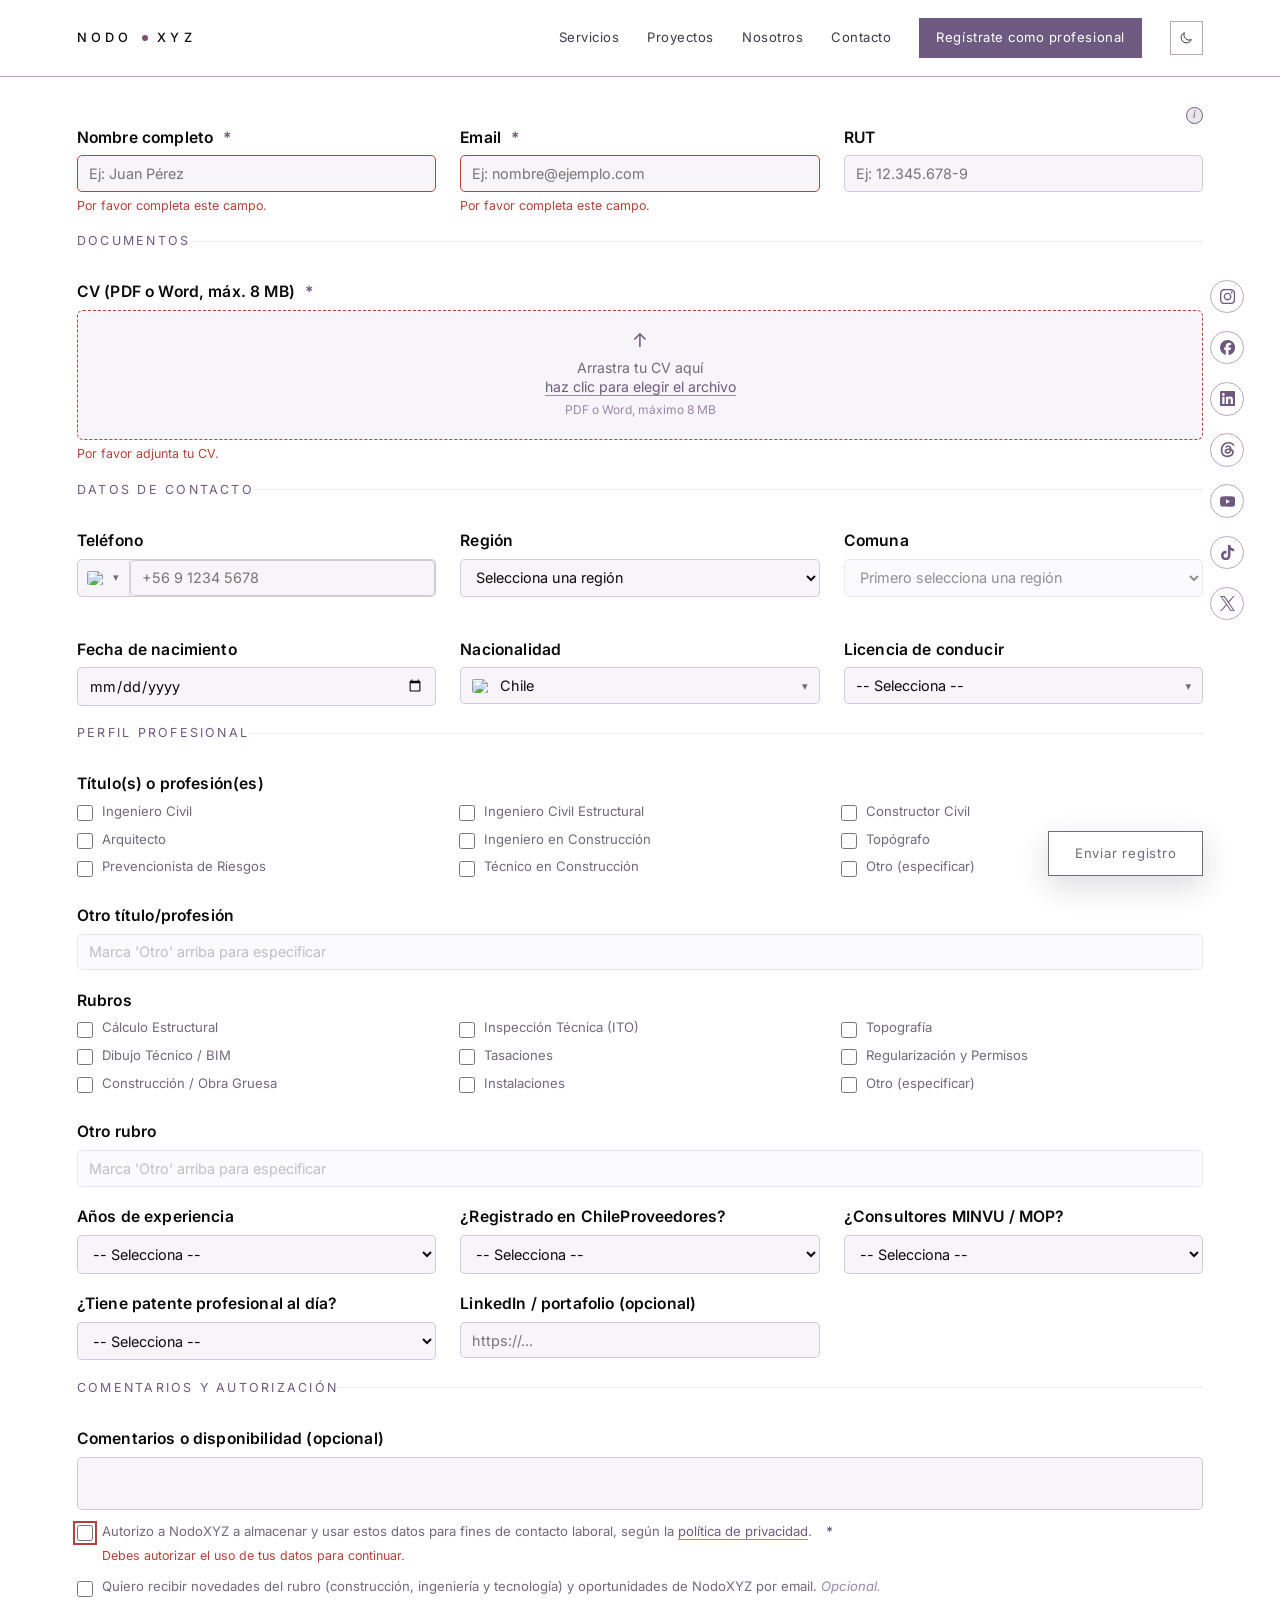
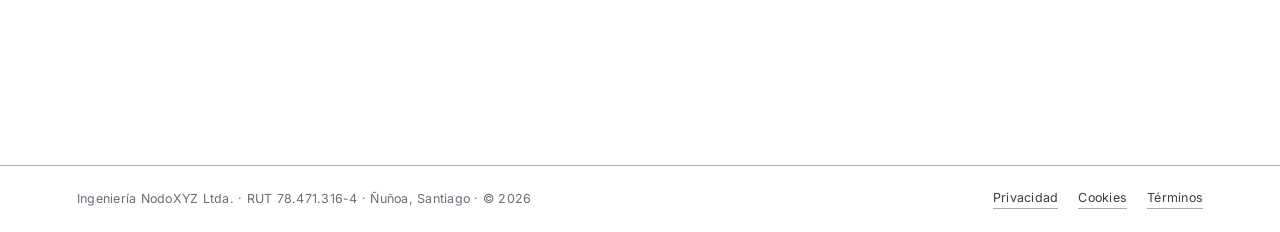
==== commit 293d761f: "Política de privacidad 2.0, redirección de www y medición sin cookies - legal/privacidad.html: polít" ====
--- a/profesionales.html
+++ b/profesionales.html
@@ -309,7 +309,7 @@
         <div class="info-note" style="margin: 0;">
           <span class="info-note-icon">🔒</span>
           <p class="info-note-text">
-            <strong>Privacidad garantizada:</strong> Tus datos son estrictamente privados y se manejan bajo estricta confidencialidad. No se comparten con terceros sin tu autorización expresa para ese proceso en particular.
+            <strong>Tus datos, bajo confidencialidad:</strong> los usamos solo para contactarte por oportunidades. Tu CV va a un mandante únicamente con tu autorización para ese proceso. Detalle en la <a href="legal/privacidad.html#datos">política de privacidad</a>.
           </p>
         </div>
       </div>
@@ -359,6 +359,7 @@
     <span>Ingeniería NodoXYZ Ltda. · RUT 78.471.316-4 · Ñuñoa, Santiago · © 2026</span>
     <nav class="footer-links">
       <a href="legal/privacidad.html">Privacidad</a>
+      <a href="legal/privacidad.html#cookies">Cookies</a>
       <a href="legal/terminos.html">Términos</a>
     </nav>
   </footer>
--- a/styles.css
+++ b/styles.css
@@ -339,6 +339,28 @@
 
 .social-rail a:hover { background: var(--acento); color: var(--papel); border-color: var(--acento); transform: scale(1.15); }
 
+/* Páginas legales (privacidad y términos): una columna de lectura de unos 70 caracteres. */
+
+.legal { max-width: 46rem; margin: 0 auto; padding: 3.5rem 6vw 5rem; }
+.legal h1 { margin: 0.5rem 0 0.4rem; font-weight: 200; font-size: clamp(1.9rem, 4vw, 2.6rem); line-height: 1.1; color: var(--acento); }
+.legal h2 { margin: 2.75rem 0 0.9rem; padding-top: 1.25rem; border-top: 1px solid var(--linea); font-size: 1.15rem; font-weight: 400; scroll-margin-top: 5rem; }
+.legal h3 { margin: 1.75rem 0 0.6rem; font-size: 0.98rem; font-weight: 500; }
+.legal p, .legal li { font-size: 0.95rem; line-height: 1.75; font-weight: 300; color: var(--texto); }
+.legal p { margin-bottom: 0.9rem; }
+.legal ul { margin: 0 0 1rem 1.1rem; display: grid; gap: 0.35rem; }
+.legal strong { font-weight: 500; color: var(--tinta); }
+.legal a { color: var(--acento); border-bottom: 1px solid var(--linea); }
+.legal a:hover { border-color: var(--acento); }
+.legal code { font-size: 0.85em; padding: 0.05rem 0.35rem; background: var(--superficie); border: 1px solid var(--linea); }
+.legal-version { color: var(--texto-2) !important; font-size: 0.85rem !important; }
+.legal-indice { display: flex; flex-wrap: wrap; gap: 0.4rem 1.1rem; margin: 1.5rem 0 2rem; padding: 0.9rem 0; border-top: 1px solid var(--linea); border-bottom: 1px solid var(--linea); font-size: 0.82rem; }
+.legal-indice a { border: 0; color: var(--texto); }
+.legal-indice a:hover { color: var(--acento); }
+.legal-ficha { display: grid; margin: 0 0 1rem; border-top: 1px solid var(--linea); }
+.legal-ficha div { display: grid; grid-template-columns: 7rem minmax(0, 1fr); gap: 1rem; padding: 0.6rem 0; border-bottom: 1px solid var(--linea); }
+.legal-ficha dt { font-size: 0.66rem; letter-spacing: 0.16em; text-transform: uppercase; color: var(--acento); padding-top: 0.3rem; }
+.legal-ficha dd { font-size: 0.93rem; line-height: 1.65; font-weight: 300; color: var(--texto); }
+
 /* Con el riel de redes a la derecha, el contenido deja ese margen libre en escritorio. */
 @media (min-width: 641px) {
   .portada, .seccion { padding-right: calc(6vw + 3rem); }
@@ -362,6 +384,8 @@
   .grilla > li, .fichas > li { border-left: 0 !important; padding-left: 0 !important; }
   .pilar { grid-template-columns: 96px 1fr; }
   .ficha div { grid-template-columns: 92px minmax(0, 1fr); }
+  .legal { padding-left: 1rem; padding-right: 1rem; }
+  .legal-ficha div { grid-template-columns: 1fr; gap: 0.2rem; }
   .site-footer { flex-direction: column; text-align: center; }
 
   /* En teléfono el riel pasa a una barra fija abajo; el pie gana margen para no quedar tapado. */
@@ -1690,6 +1714,9 @@
   transform-origin: center;
 }
 
+.chat-legal { margin: 0.25rem 0 0; font-size: 0.72rem; line-height: 1.5; color: var(--texto-2); }
+.chat-legal a { color: var(--acento); border-bottom: 1px solid var(--linea); }
+
 .chat-status {
   font-size: 0.75rem;
   color: var(--texto-2);
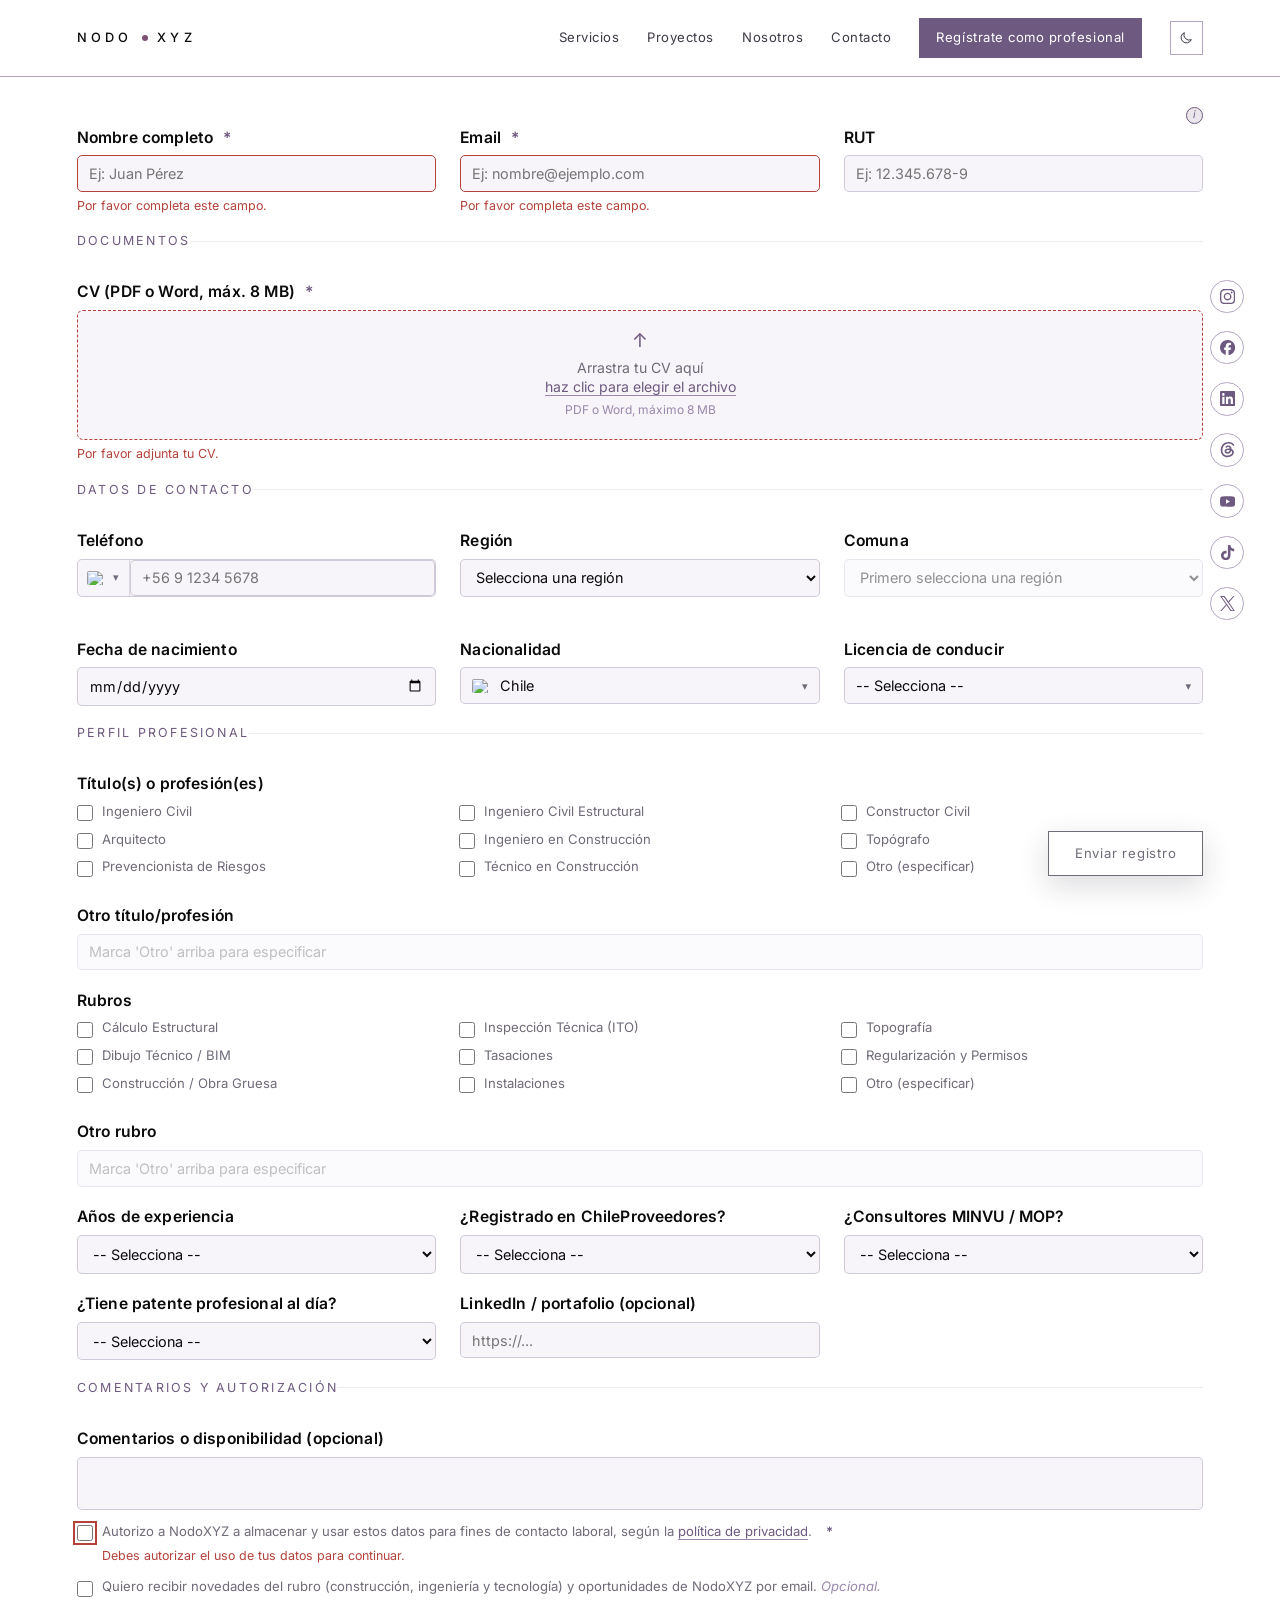
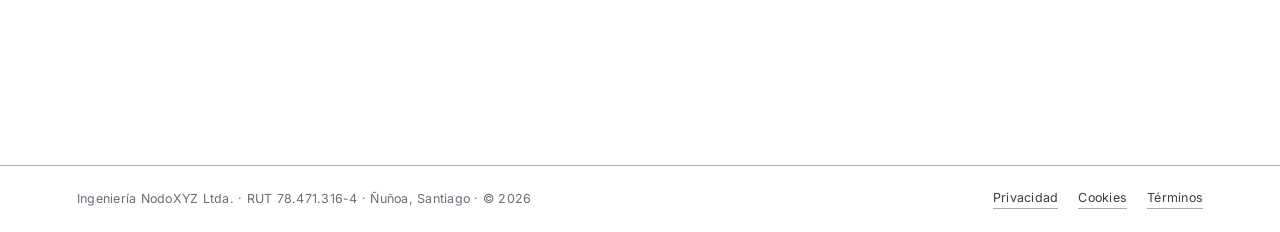
==== commit 4e06db76: "Versión en la URL de los scripts y regla de caché en el README Co-Authored-By: Claude Opus 5.5 <nore" ====
--- a/profesionales.html
+++ b/profesionales.html
@@ -6,11 +6,11 @@
 <title>Regístrate como profesional · NodoXYZ</title>
 <meta name="description" content="Súmate a la red de profesionales de NodoXYZ para proyectos de tasación, cálculo estructural, inspección técnica y construcción.">
 <link rel="icon" type="image/png" href="logo2_transparente.png">
-<script src="js/tema.js"></script>
+<script src="js/tema.js?v=20261104"></script>
 <link rel="preconnect" href="https://fonts.googleapis.com">
 <link rel="preconnect" href="https://fonts.gstatic.com" crossorigin>
 <link href="https://fonts.googleapis.com/css2?family=Inter:wght@200;300;400;500&display=swap" rel="stylesheet">
-<link rel="stylesheet" href="styles.css">
+<link rel="stylesheet" href="styles.css?v=20261104">
 </head>
 <body>
 
@@ -366,7 +366,7 @@
 
 </main>
 
-<script src="data/localidades.js"></script>
-<script src="js/registro.js"></script>
+<script src="data/localidades.js?v=20261104"></script>
+<script src="js/registro.js?v=20261104"></script>
 </body>
 </html>
--- a/styles.css
+++ b/styles.css
@@ -238,19 +238,20 @@
 .incluye li { font-size: 0.88rem; font-weight: 300; color: var(--texto); }
 .incluye li::before { content: ""; display: inline-block; width: 10px; height: 1px; background: var(--linea); vertical-align: middle; margin-right: 0.5rem; }
 
-/* Proyectos: cada ficha ocupa 6 filas de la grilla madre (subgrid), así dibujo, número, título,
-   mandante, lugar y ficha quedan a la misma altura en las dos columnas. */
+/* Proyectos: cada ficha ocupa 4 filas de la grilla madre (subgrid): dibujo, número con título,
+   mandante con lugar, y datos. Así quedan a la misma altura en las dos columnas. */
 
 /* El espacio entre filas es uno solo (madre y fichas): si difieren, Chromium reparte la diferencia
    dentro de cada ficha. La separación entre una fila de proyectos y la siguiente es el margen de la ficha. */
-.proyectos { display: grid; grid-template-columns: repeat(2, minmax(0, 1fr)); column-gap: 2.5rem; row-gap: 0.75rem; }
-
-.proy { display: grid; grid-row: span 6; grid-template-rows: subgrid; grid-template-columns: minmax(0, 1fr); min-width: 0; }
+.proyectos { display: grid; grid-template-columns: repeat(2, minmax(0, 1fr)); column-gap: 2.5rem; row-gap: 0.4rem; }
+
+.proy { display: grid; grid-row: span 4; grid-template-rows: subgrid; grid-template-columns: minmax(0, 1fr); min-width: 0; }
 .proy > * { margin: 0; min-width: 0; }
-.proy > .rot { align-self: end; margin-top: 0.25rem; }
-.proy h3 { font-size: 1.25rem; font-weight: 300; line-height: 1.3; }
-.proy .nombre { font-size: 0.75rem; letter-spacing: 0.14em; font-weight: 500; }
-.proy .lugar { font-size: 0.88rem; font-weight: 300; color: var(--texto-2); }
+.proy .titulo { display: flex; align-items: baseline; gap: 0.75rem; margin-top: 0.35rem; }
+.proy .titulo .rot { flex: none; }
+.proy h3 { font-size: 1.12rem; font-weight: 300; line-height: 1.3; }
+.proy .linea2 { font-size: 0.82rem; font-weight: 300; color: var(--texto-2); }
+.proy .linea2 b { font-weight: 400; color: var(--tinta); }
 
 /* La caja manda el tamaño y el dibujo se ajusta adentro: una imagen grande no estira la columna. */
 .dibujo { position: relative; overflow: hidden; aspect-ratio: 4 / 3; border: 1px solid var(--linea); background: var(--papel); }
@@ -258,11 +259,10 @@
 /* Los dibujos son línea negra sobre blanco: en oscuro se invierten y el negro se funde con el papel. */
 :root[data-theme="dark"] .dibujo img { filter: invert(1) hue-rotate(180deg); mix-blend-mode: lighten; opacity: 0.9; }
 
-/* Ficha en filas: el valor tiene el ancho de la tarjeta y queda en una sola línea. */
-.ficha { align-self: start; margin-bottom: 2.75rem !important; padding-top: 0.9rem; border-top: 1px solid var(--linea); display: grid; gap: 0.5rem; }
-.ficha div { display: grid; grid-template-columns: 110px minmax(0, 1fr); align-items: baseline; gap: 0.75rem; }
-.ficha dt { font-size: 0.62rem; letter-spacing: 0.18em; color: var(--acento); }
-.ficha dd { font-size: 0.88rem; font-weight: 300; white-space: nowrap; }
+/* Datos de la obra en una línea, sin rótulos: servicio · estructura · dimensión. El margen inferior
+   separa una fila de proyectos de la siguiente. */
+.proy .datos { align-self: start; margin-bottom: 2.75rem; padding-top: 0.5rem; border-top: 1px solid var(--linea); font-size: 0.84rem; font-weight: 300; color: var(--texto); }
+.proy .datos i { font-style: normal; color: var(--linea); padding: 0 0.4rem; }
 
 /* Somos NodoXYZ */
 
@@ -383,7 +383,6 @@
   .grilla, .fichas { grid-template-columns: 1fr; }
   .grilla > li, .fichas > li { border-left: 0 !important; padding-left: 0 !important; }
   .pilar { grid-template-columns: 96px 1fr; }
-  .ficha div { grid-template-columns: 92px minmax(0, 1fr); }
   .legal { padding-left: 1rem; padding-right: 1rem; }
   .legal-ficha div { grid-template-columns: 1fr; gap: 0.2rem; }
   .site-footer { flex-direction: column; text-align: center; }
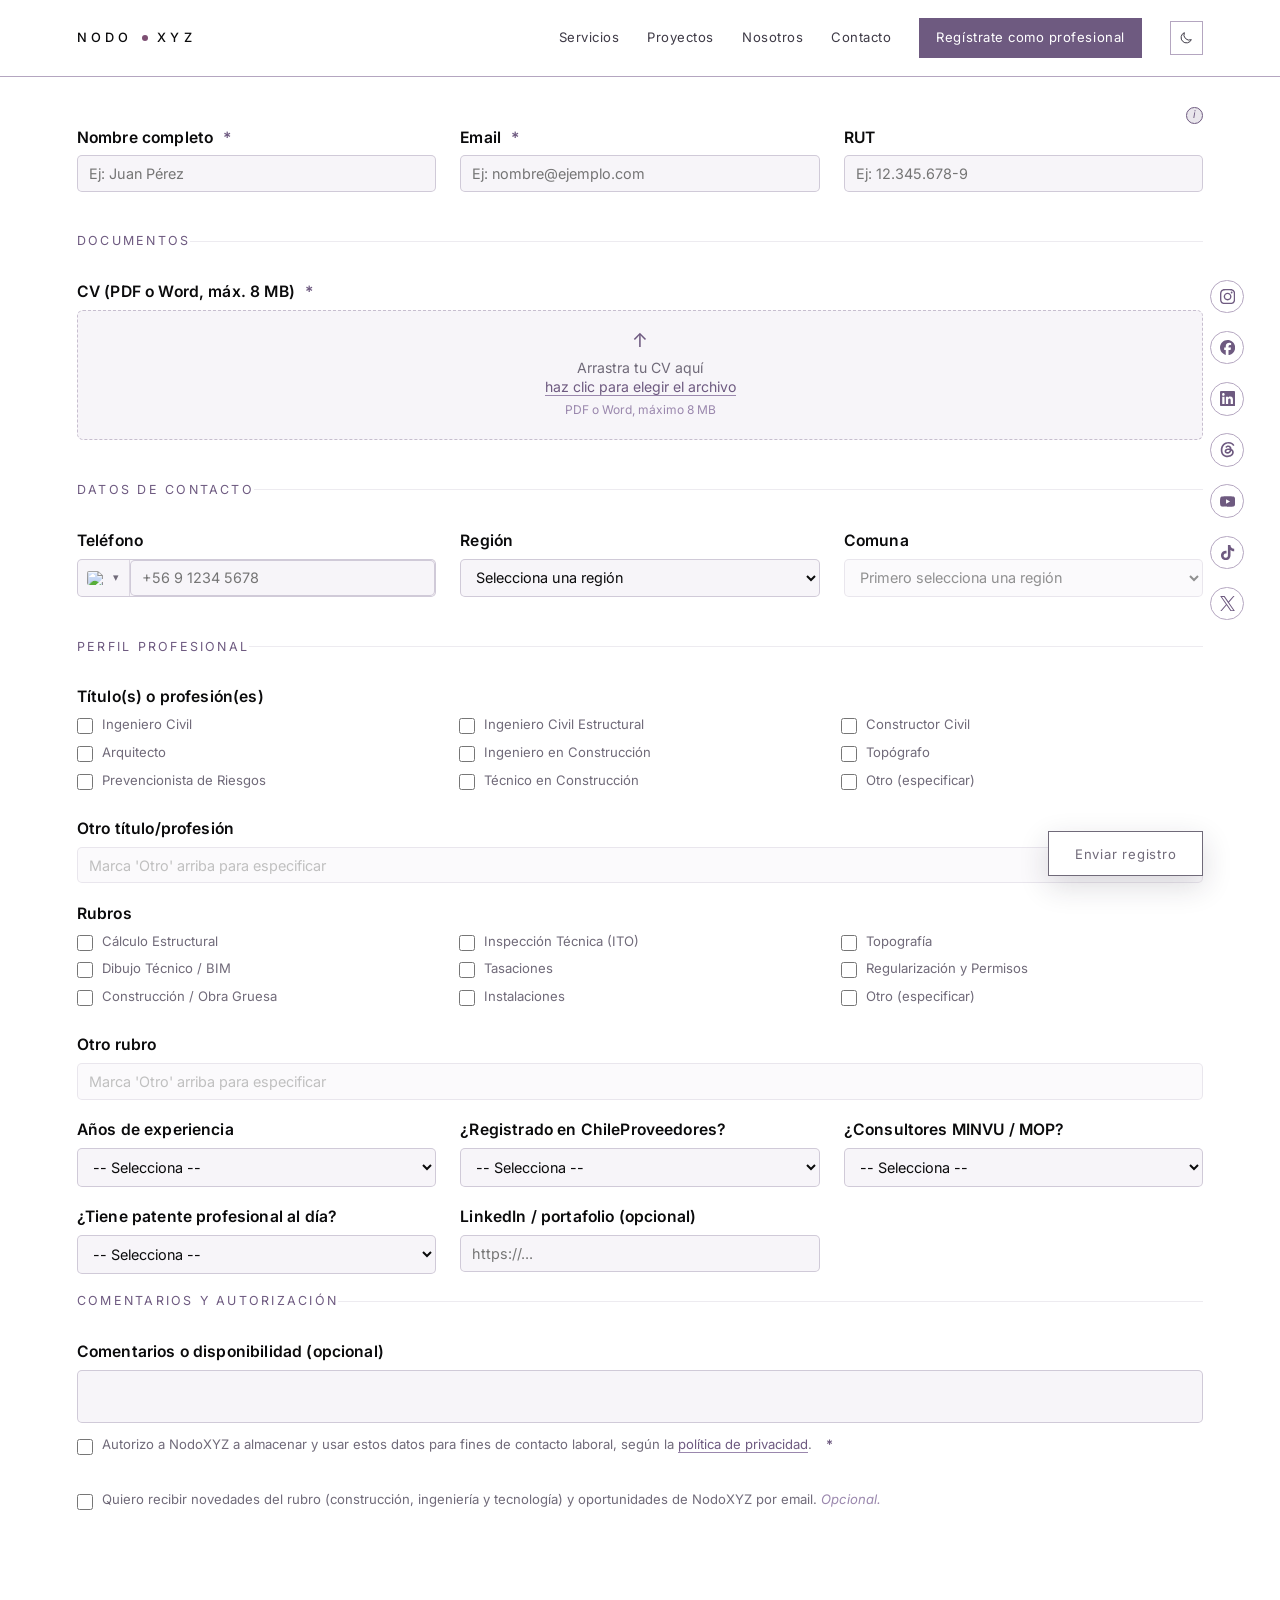
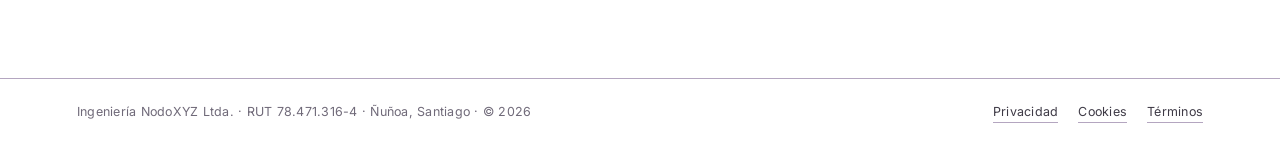
==== commit 51e6361c: "fix(web): correcciones de la auditoría visual y de texto - Profesionales: el formulario abre limpio " ====
--- a/profesionales.html
+++ b/profesionales.html
@@ -6,11 +6,11 @@
 <title>Regístrate como profesional · NodoXYZ</title>
 <meta name="description" content="Súmate a la red de profesionales de NodoXYZ para proyectos de tasación, cálculo estructural, inspección técnica y construcción.">
 <link rel="icon" type="image/png" href="logo2_transparente.png">
-<script src="js/tema.js?v=20261104"></script>
+<script src="js/tema.js?v=20261104b"></script>
 <link rel="preconnect" href="https://fonts.googleapis.com">
 <link rel="preconnect" href="https://fonts.gstatic.com" crossorigin>
 <link href="https://fonts.googleapis.com/css2?family=Inter:wght@200;300;400;500&display=swap" rel="stylesheet">
-<link rel="stylesheet" href="styles.css?v=20261104">
+<link rel="stylesheet" href="styles.css?v=20261104b">
 </head>
 <body>
 
@@ -21,7 +21,7 @@
     <a href="index.html#proyectos">Proyectos</a>
     <a href="index.html#nosotros">Nosotros</a>
     <a href="index.html#contacto">Contacto</a>
-    <a href="profesionales.html" class="nav-cta nav-cta--active" aria-current="page">Regístrate como profesional</a>
+    <a href="profesionales.html" class="nav-cta nav-cta--active" aria-current="page">Regístrate<span class="largo"> como profesional</span></a>
     <button type="button" class="tema-btn" aria-label="Modo oscuro" aria-pressed="false">
       <svg class="luna" viewBox="0 0 24 24" fill="none" stroke="currentColor" stroke-width="1.5" aria-hidden="true"><path d="M20 14.5A8 8 0 0 1 9.5 4a8 8 0 1 0 10.5 10.5Z"/></svg>
       <svg class="sol" viewBox="0 0 24 24" fill="none" stroke="currentColor" stroke-width="1.5" aria-hidden="true"><circle cx="12" cy="12" r="4"/><path d="M12 2v2M12 20v2M4.9 4.9l1.4 1.4M17.7 17.7l1.4 1.4M2 12h2M20 12h2M4.9 19.1l1.4-1.4M17.7 6.3l1.4-1.4"/></svg>
@@ -93,7 +93,7 @@
             <div class="tel-field" id="tel-field">
               <button type="button" class="tel-flag-btn" id="telefono-flag-btn" aria-haspopup="listbox" aria-expanded="false" aria-label="Elegir código de país">
                 <img class="tel-flag-img" id="telefono-flag-img" src="" alt="">
-                <span class="tel-flag-arrow">▾</span>
+                <span class="tel-flag-arrow" aria-hidden="true">▾</span>
               </button>
               <input type="tel" id="telefono" name="telefono" inputmode="tel" placeholder="+56 9 1234 5678" autocomplete="tel">
               <ul class="tel-dropdown" id="telefono-dropdown" role="listbox" aria-label="Países" hidden></ul>
@@ -111,45 +111,6 @@
             <select id="comuna" name="comuna" disabled>
               <option value="">Primero selecciona una región</option>
             </select>
-          </div>
-          <div class="field">
-            <label for="fecha_nacimiento">Fecha de nacimiento</label>
-            <input type="date" id="fecha_nacimiento" name="fecha_nacimiento">
-          </div>
-          <div class="field">
-            <label for="nacionalidad-btn">Nacionalidad</label>
-            <div class="pais-field" id="nacionalidad-field">
-              <button type="button" class="pais-btn" id="nacionalidad-btn" aria-haspopup="listbox" aria-expanded="false">
-                <img class="pais-btn-flag" id="nacionalidad-flag-img" src="" alt="">
-                <span class="pais-btn-nombre" id="nacionalidad-nombre"></span>
-                <span class="tel-flag-arrow">▾</span>
-              </button>
-              <input type="hidden" id="nacionalidad" name="nacionalidad">
-              <ul class="tel-dropdown" id="nacionalidad-dropdown" role="listbox" aria-label="Países" hidden></ul>
-            </div>
-          </div>
-          <div class="field">
-            <label for="licencia-btn">Licencia de conducir</label>
-            <div class="pais-field" id="licencia-field">
-              <button type="button" class="pais-btn" id="licencia-btn" aria-haspopup="listbox" aria-expanded="false">
-                <span class="pais-btn-nombre" id="licencia-resumen">-- Selecciona --</span>
-                <span class="tel-flag-arrow">▾</span>
-              </button>
-              <input type="hidden" id="licencia_conducir" name="licencia_conducir">
-              <ul class="tel-dropdown licencia-dropdown" id="licencia-dropdown" role="listbox" aria-multiselectable="true" aria-label="Licencias de conducir" hidden>
-                <li role="option"><label class="checkbox"><input type="checkbox" value="No tiene"><span>No tiene</span></label></li>
-                <li role="option"><label class="checkbox"><input type="checkbox" value="B"><span>B (vehículos particulares)</span></label></li>
-                <li role="option"><label class="checkbox"><input type="checkbox" value="A1"><span>A1 (taxis)</span></label></li>
-                <li role="option"><label class="checkbox"><input type="checkbox" value="A2"><span>A2 (transporte escolar)</span></label></li>
-                <li role="option"><label class="checkbox"><input type="checkbox" value="A3"><span>A3 (transporte de pasajeros)</span></label></li>
-                <li role="option"><label class="checkbox"><input type="checkbox" value="A4"><span>A4 (carga &gt; 3.500 kg)</span></label></li>
-                <li role="option"><label class="checkbox"><input type="checkbox" value="A5"><span>A5 (carga articulada)</span></label></li>
-                <li role="option"><label class="checkbox"><input type="checkbox" value="C"><span>C (motocicletas)</span></label></li>
-                <li role="option"><label class="checkbox"><input type="checkbox" value="D"><span>D (maquinaria)</span></label></li>
-                <li role="option"><label class="checkbox"><input type="checkbox" value="E"><span>E (tracción animal)</span></label></li>
-                <li role="option"><label class="checkbox"><input type="checkbox" value="F"><span>F (FF.AA., Bomberos, Carabineros)</span></label></li>
-              </ul>
-            </div>
           </div>
         </div>
       </fieldset>
@@ -293,26 +254,10 @@
 
   <div class="info-modal-backdrop" id="info-reopen-modal-backdrop" hidden>
     <div class="info-modal" role="dialog" aria-modal="true" aria-labelledby="info-reopen-modal-title">
-      <button type="button" class="info-modal-close" id="info-reopen-modal-close" aria-label="Cerrar">✕</button>
-      <div class="info-modal-header">
-        <div class="info-modal-badge">
-          ✦ Oportunidades y Colaboración
-        </div>
-        <h2 class="info-modal-title" id="info-reopen-modal-title">
-          Únete a nuestra Red de Profesionales
-        </h2>
-        <p class="info-modal-subtitle">
-          NodoXYZ participa activamente en licitaciones públicas y privadas. Consolidamos una base de datos especializada en ingeniería y construcción para conformar equipos técnicos de alto nivel.
-        </p>
-      </div>
-      <div class="info-modal-body">
-        <div class="info-note" style="margin: 0;">
-          <span class="info-note-icon">🔒</span>
-          <p class="info-note-text">
-            <strong>Tus datos, bajo confidencialidad:</strong> los usamos solo para contactarte por oportunidades. Tu CV va a un mandante únicamente con tu autorización para ese proceso. Detalle en la <a href="legal/privacidad.html#datos">política de privacidad</a>.
-          </p>
-        </div>
-      </div>
+    <button type="button" class="info-modal-close" id="info-reopen-modal-close" aria-label="Cerrar"><svg viewBox="0 0 24 24" fill="none" stroke="currentColor" stroke-width="1.5" aria-hidden="true"><path d="M6 6l12 12M18 6 6 18"/></svg></button>
+    <span class="rot">Red de profesionales</span>
+    <h2 class="info-modal-title" id="info-reopen-modal-title">Súmate a nuestros equipos de licitación</h2>
+    <p class="info-modal-texto">Te llamamos cuando un proyecto calza con tu perfil. Tu CV va a un mandante solo con tu autorización. <a href="legal/privacidad.html#datos">Privacidad</a></p>
     </div>
   </div>
 
@@ -366,7 +311,7 @@
 
 </main>
 
-<script src="data/localidades.js?v=20261104"></script>
-<script src="js/registro.js?v=20261104"></script>
+<script src="data/localidades.js?v=20261104b"></script>
+<script src="js/registro.js?v=20261104b"></script>
 </body>
 </html>
--- a/styles.css
+++ b/styles.css
@@ -72,7 +72,7 @@
 h1, h2, h3 { font-family: var(--letra); font-weight: 400; color: var(--tinta); text-wrap: balance; }
 
 .eyebrow, .rot {
-  font-size: 0.7rem;
+  font-size: 0.75rem;
   letter-spacing: 0.18em;
   text-transform: uppercase;
   color: var(--acento);
@@ -180,7 +180,6 @@
 .portada .losa { stroke: var(--linea); fill: none; stroke-linecap: round; }
 .portada .fina { stroke-width: 0.6; }
 .portada .letras { fill: var(--tinta); font-family: var(--letra); }
-.portada .razon { fill: var(--texto-2); font-family: var(--letra); }
 .portada .punto { fill: var(--punto); }
 
 .portada-pie {
@@ -196,7 +195,7 @@
 
 .hero-quote { margin: 0.6rem 0 0; border: none; }
 .hero-quote p { font-size: 0.95rem; font-weight: 300; font-style: italic; color: var(--texto); }
-.hero-quote cite { display: block; margin-top: 0.2rem; font-size: 0.72rem; font-style: normal; letter-spacing: 0.18em; text-transform: uppercase; color: var(--acento); }
+.hero-quote cite { display: block; margin-top: 0.2rem; font-size: 0.75rem; font-style: normal; letter-spacing: 0.18em; text-transform: uppercase; color: var(--acento); }
 
 /* Secciones */
 
@@ -268,14 +267,8 @@
 
 .somos { display: grid; grid-template-columns: 38fr 52fr; gap: 3.5rem; align-items: start; }
 .somos .intro { font-size: 1rem; line-height: 1.9; font-weight: 300; color: var(--texto); max-width: 60ch; }
-.somos .lema { margin-bottom: 1.5rem; font-size: 1.35rem; line-height: 1.45; font-weight: 300; text-wrap: balance; }
-
-.pilares { list-style: none; display: grid; gap: 1rem; }
-.pilar { display: grid; grid-template-columns: 150px 1fr; border: 1px solid var(--linea); min-height: 84px; }
-.pilar .r { display: flex; align-items: center; justify-content: center; gap: 0.75rem; border-right: 1px solid var(--linea); }
-.pilar .r span { font-size: 0.68rem; letter-spacing: 0.14em; color: var(--acento); }
-.pilar .r b { font-size: 2.5rem; font-weight: 200; line-height: 1; color: var(--acento); }
-.pilar p { align-self: center; padding: 0.75rem 1.5rem; font-size: 0.94rem; line-height: 1.6; font-weight: 300; }
+.somos .lema { font-size: 1.35rem; line-height: 1.45; font-weight: 300; text-wrap: balance; }
+
 
 /* Contacto */
 
@@ -358,7 +351,7 @@
 .legal-indice a:hover { color: var(--acento); }
 .legal-ficha { display: grid; margin: 0 0 1rem; border-top: 1px solid var(--linea); }
 .legal-ficha div { display: grid; grid-template-columns: 7rem minmax(0, 1fr); gap: 1rem; padding: 0.6rem 0; border-bottom: 1px solid var(--linea); }
-.legal-ficha dt { font-size: 0.66rem; letter-spacing: 0.16em; text-transform: uppercase; color: var(--acento); padding-top: 0.3rem; }
+.legal-ficha dt { font-size: 0.75rem; letter-spacing: 0.16em; text-transform: uppercase; color: var(--acento); padding-top: 0.3rem; }
 .legal-ficha dd { font-size: 0.93rem; line-height: 1.65; font-weight: 300; color: var(--texto); }
 
 /* Con el riel de redes a la derecha, el contenido deja ese margen libre en escritorio. */
@@ -372,17 +365,44 @@
   .grilla { grid-template-columns: repeat(2, minmax(0, 1fr)); }
   .grilla > li:nth-child(4n+1) { border-left: 1px solid var(--linea); padding-left: 1.25rem; }
   .grilla > li:nth-child(2n+1) { border-left: 0; padding-left: 0; }
-  .proyectos, .somos { grid-template-columns: 1fr; }
+  .somos, .fichas { grid-template-columns: 1fr; }
+  .fichas > li { border-left: 0; padding-left: 0; }
 }
 
 @media (max-width: 640px) {
-  .site-header { justify-content: center; }
-  .site-header nav { justify-content: center; gap: 0.6rem 1.1rem; }
+  /* Cabecera en dos filas: marca, registro y tema arriba; las cuatro secciones abajo, a todo el ancho.
+     El nav se disuelve (display: contents) para ordenar sus hijos junto a la marca; el ::after
+     fuerza el salto de fila solo cuando hay botón de registro (en las páginas legales cabe en una). */
+  .site-header { padding: 0.55rem 1rem 0; gap: 0 0.6rem; }
+  .site-header nav { display: contents; }
+  .marca { flex: 1; }
+  .site-header nav a.nav-cta { order: 1; padding: 0.5rem 0.8rem; }
+  .site-header .tema-btn { order: 2; width: 2.4rem; height: 2.4rem; }
+  .site-header:has(.nav-cta)::after { content: ""; order: 3; flex-basis: 100%; }
+  .site-header nav a:not(.nav-cta) { order: 4; flex: 1; padding: 0.7rem 0; text-align: center; }
+  .site-header nav a:not(.nav-cta):first-child { text-align: left; }
+  .site-header nav a:not(.nav-cta):nth-child(4) { text-align: right; }
+  .site-header:not(:has(.nav-cta)) { padding-bottom: 0.55rem; }
+  .site-header:not(:has(.nav-cta)) nav a { flex: none; padding: 0.7rem 0.5rem; }
+  .nav-cta .largo { display: none; }
+
   .portada, .seccion, .site-footer { padding-left: 1rem; padding-right: 1rem; }
   .seccion { padding-top: 3rem; padding-bottom: 3rem; }
-  .grilla, .fichas { grid-template-columns: 1fr; }
-  .grilla > li, .fichas > li { border-left: 0 !important; padding-left: 0 !important; }
-  .pilar { grid-template-columns: 96px 1fr; }
+  .proyectos { grid-template-columns: 1fr; }
+  .fichas { grid-template-columns: 1fr; }
+  .fichas > li { border-left: 0 !important; padding-left: 0 !important; }
+  .fichas a { display: inline-block; padding: 0.6rem 0 0.15rem; }
+  .site-footer .footer-links a { display: inline-block; padding: 0.6rem 0 0.15rem; }
+
+  /* Servicios: número a la izquierda y lo que incluye en una línea corrida, separado por puntos. */
+  .grilla { grid-template-columns: 1fr; }
+  .grilla > li { display: grid; grid-template-columns: 2.6rem minmax(0, 1fr); gap: 0.35rem 0.75rem; padding: 1rem 0; border-left: 0 !important; padding-left: 0 !important; }
+  .grilla b { grid-row: span 2; font-size: 1.7rem; }
+  .grilla h3 { font-size: 1rem; }
+  .incluye { display: block; padding-top: 0; border-top: 0; }
+  .incluye li { display: inline; font-size: 0.85rem; }
+  .incluye li::before { display: none; }
+  .incluye li + li::before { content: "·"; display: inline; width: auto; height: auto; background: none; margin: 0 0.4rem; color: var(--texto-2); }
   .legal { padding-left: 1rem; padding-right: 1rem; }
   .legal-ficha div { grid-template-columns: 1fr; gap: 0.2rem; }
   .site-footer { flex-direction: column; text-align: center; }
@@ -1000,9 +1020,8 @@
 
 .mini-modal {
   width: min(28rem, 100%);
-  background: var(--superficie);
-  border: 1px solid color-mix(in srgb, var(--acento) 30%, transparent);
-  border-radius: 8px;
+  background: var(--papel);
+  border: 1px solid var(--linea);
   padding: 1.75rem;
   box-shadow: 0 20px 50px var(--sombra);
 }
@@ -1138,17 +1157,17 @@
   /* Mismo motivo que hero/nosotros/servicios: el header fijo se apila en
      columna en mobile y tapa los primeros inputs si no se deja espacio
      fijo arriba. */
-  .registro-form-section { padding: 13.5rem 6vw 4rem; }
+  .registro-form-section { padding: 1.75rem 1rem 4rem; }
 
   /* El botón sticky quedaba tapado por la barra de redes sociales fija de
      abajo (.social-rail en mobile, ~3.1rem de alto + el safe-area del
      gesture bar) — se sube el offset para que quede siempre visible. */
-  .form-registro .cta { bottom: 4.5rem; }
+  .form-registro .cta { position: static; width: 100%; margin-top: 1rem; }
 
   /* El header ocupa más alto en mobile (logo + nav apilados) — el
      scroll-margin-top de los campos debe ser mayor para que el scrollIntoView
      de validación (registro.js) no los deje tapados. */
-  .campo-invalido, .dropzone.has-error { scroll-margin-top: 11rem; }
+  .campo-invalido, .dropzone.has-error { scroll-margin-top: 7rem; }
   .form-grid { grid-template-columns: 1fr; }
   .checkbox-grid { grid-template-columns: 1fr; }
 }
@@ -1164,285 +1183,66 @@
   display: flex;
   align-items: center;
   justify-content: center;
-  background: rgba(14, 12, 18, 0.6);
-  backdrop-filter: blur(8px);
+  background: color-mix(in srgb, var(--tinta) 45%, transparent);
   padding: 1.5rem;
   opacity: 0;
   pointer-events: none;
-  transition: opacity 0.25s ease;
-}
-
-.info-modal-backdrop:not([hidden]) {
-  opacity: 1;
-  pointer-events: auto;
-}
+  transition: opacity 0.2s ease;
+}
+
+.info-modal-backdrop:not([hidden]) { opacity: 1; pointer-events: auto; }
 
 .info-modal {
   position: relative;
   width: 100%;
-  max-width: 500px;
-  background: var(--superficie);
-  border: 1px solid color-mix(in srgb, var(--acento) 20%, transparent);
-  border-radius: 12px;
-  box-shadow: 0 30px 70px var(--sombra);
-  overflow: hidden;
-  transform: translateY(20px);
-  transition: transform 0.3s cubic-bezier(0.34, 1.56, 0.64, 1);
-}
-
-.info-modal-backdrop:not([hidden]) .info-modal {
-  transform: translateY(0);
-}
-
-.info-modal-header {
-  position: relative;
-  padding: 1.5rem 1.75rem 1.0rem;
-  background: linear-gradient(135deg, color-mix(in srgb, var(--acento) 5%, transparent) 0%, transparent 100%);
-  border-bottom: 1px solid color-mix(in srgb, var(--acento) 10%, transparent);
+  max-width: 26rem;
+  display: grid;
+  gap: 0.7rem;
+  padding: 1.75rem;
+  background: var(--papel);
+  border: 1px solid var(--linea);
+  box-shadow: 0 24px 60px var(--sombra);
 }
 
 .info-modal-close {
   position: absolute;
-  top: 1.25rem;
-  right: 1.25rem;
-  z-index: 2;
-  background: transparent;
-  border: 1px solid color-mix(in srgb, var(--acento) 20%, transparent);
+  top: 0.6rem;
+  right: 0.6rem;
+  width: 2.5rem;
+  height: 2.5rem;
+  display: grid;
+  place-items: center;
+  background: none;
+  border: 0;
   color: var(--texto-2);
-  border-radius: 6px;
-  width: 30px;
-  height: 30px;
-  display: flex;
-  align-items: center;
-  justify-content: center;
   cursor: pointer;
-  transition: all 0.2s ease;
-}
-
-.info-modal-close:hover {
-  border-color: var(--acento);
-  color: var(--tinta);
-  background: color-mix(in srgb, var(--acento) 5%, transparent);
-}
-
-.info-modal-badge {
-  display: inline-block;
-  font-size: 0.7rem;
-  font-weight: 500;
-  text-transform: uppercase;
-  letter-spacing: 0.08em;
-  color: var(--acento);
-  margin-bottom: 0.5rem;
-}
-
-.info-modal-title {
-  font-family: var(--serif);
-  font-size: clamp(1.25rem, 3.5vw, 1.65rem);
-  font-weight: 500;
-  color: var(--tinta);
-  line-height: 1.25;
-  margin-bottom: 0.4rem;
-}
-
-.info-modal-subtitle {
-  font-size: 0.85rem;
-  color: var(--texto-2);
-  line-height: 1.45;
-}
-
-.info-modal-body {
-  padding: 1.1rem 1.75rem 1.5rem;
-}
-
-.info-section-label {
-  font-size: 0.75rem;
-  font-weight: 500;
-  text-transform: uppercase;
-  letter-spacing: 0.08em;
-  color: var(--acento-suave);
-  margin-bottom: 1.2rem;
-}
-
-.info-options {
-  display: grid;
-  grid-template-columns: 1fr 1fr;
-  gap: 1rem;
-  margin-bottom: 1.8rem;
-}
-
-.info-option-card {
-  background: var(--papel);
-  border: 1px solid color-mix(in srgb, var(--acento) 15%, transparent);
-  border-radius: 8px;
-  padding: 1.5rem;
-  transition: all 0.25s ease;
-}
-
-.info-option-card:hover {
-  border-color: color-mix(in srgb, var(--acento) 45%, transparent);
-  transform: translateY(-2px);
-  box-shadow: 0 10px 25px var(--sombra);
-}
-
-.info-option-icon {
-  font-size: 1.5rem;
-  margin-bottom: 0.75rem;
-}
-
-.info-option-name {
-  font-family: var(--serif);
-  font-size: 1.15rem;
-  font-weight: 500;
-  color: var(--tinta);
-  margin-bottom: 0.5rem;
-}
-
-.info-option-desc {
-  font-size: 0.82rem;
-  color: var(--texto-2);
-  line-height: 1.5;
-  margin-bottom: 1rem;
-}
-
-.info-option-tags {
-  display: flex;
-  flex-wrap: wrap;
-  gap: 0.35rem;
-}
-
-.info-tag {
-  font-size: 0.7rem;
-  font-weight: 500;
-  padding: 0.2rem 0.6rem;
-  border-radius: 99px;
-  background: color-mix(in srgb, var(--acento) 6%, transparent);
-  color: var(--acento);
-  border: 1px solid color-mix(in srgb, var(--acento) 20%, transparent);
-}
-
-.info-note {
-  background: color-mix(in srgb, var(--acento) 5%, transparent);
-  border: 1px solid color-mix(in srgb, var(--acento) 15%, transparent);
-  border-radius: 8px;
-  padding: 0.85rem 1.1rem;
-  display: flex;
-  align-items: flex-start;
-  gap: 0.75rem;
-  margin-bottom: 1.8rem;
-}
-
-.info-note-icon {
-  font-size: 1.1rem;
-  flex-shrink: 0;
-}
-
-.info-note-text {
-  font-size: 0.8rem;
-  color: var(--texto-2);
-  line-height: 1.45;
-}
-
-.info-note-text strong {
-  color: var(--acento);
-  font-weight: 500;
-}
-
-.info-cta-row {
-  display: flex;
-  align-items: center;
-  gap: 0.85rem;
-}
+}
+
+.info-modal-close svg { width: 1.1rem; height: 1.1rem; }
+.info-modal-close:hover { color: var(--acento); }
+
+.info-modal-title { padding-right: 2rem; font-size: 1.35rem; font-weight: 300; line-height: 1.25; }
+.info-modal-texto { font-size: 0.9rem; line-height: 1.6; font-weight: 300; color: var(--texto); }
+.info-modal-texto a { color: var(--acento); border-bottom: 1px solid var(--linea); }
+.info-modal-cta { margin-top: 0.5rem; text-align: center; }
 
 .info-btn-primary {
-  position: relative;
-  overflow: hidden;
-  flex: 1;
   display: inline-block;
   text-align: center;
-  padding: 0.85rem 1.5rem;
-  background: var(--acento);
+  padding: 0.75rem 1.25rem;
+  background: var(--tinta);
   color: var(--papel);
-  border: 1px solid var(--acento);
+  border: 1px solid var(--tinta);
+  font-family: var(--letra);
   font-size: 0.85rem;
-  font-weight: 500;
   letter-spacing: 0.04em;
-  text-transform: uppercase;
   cursor: pointer;
-  transition: all 0.2s ease;
-  text-decoration: none;
-}
-
-.info-btn-primary:hover {
-  background: var(--papel);
-  color: var(--acento);
-}
-
-.info-btn-primary:disabled {
-  opacity: 0.4;
-  cursor: not-allowed;
-}
-
-.info-btn-primary:disabled:hover {
-  background: var(--acento);
-  color: var(--papel);
-}
-
-.info-btn-fill {
-  position: absolute;
-  inset: 0;
-  width: 0%;
-  background: var(--papel);
-  opacity: 0.22;
-  z-index: 0;
-  pointer-events: none;
-}
-
-.info-btn-primary.is-filling .info-btn-fill {
-  animation: info-btn-fill-progress 4s linear forwards;
-}
-
-@keyframes info-btn-fill-progress {
-  from { width: 0%; }
-  to { width: 100%; }
-}
-
-.info-btn-label {
-  position: relative;
-  z-index: 1;
-}
-
-.info-btn-secondary {
-  padding: 0.85rem 1.5rem;
-  background: transparent;
-  border: 1px solid color-mix(in srgb, var(--acento) 30%, transparent);
-  color: var(--texto-2);
-  font-size: 0.85rem;
-  font-weight: 500;
-  letter-spacing: 0.04em;
-  text-transform: uppercase;
-  cursor: pointer;
-  transition: all 0.2s ease;
-}
-
-.info-btn-secondary:hover {
-  border-color: var(--acento);
-  color: var(--tinta);
-}
-
-@media (max-width: 600px) {
-  .info-options {
-    grid-template-columns: 1fr;
-  }
-  .info-modal-header,
-  .info-modal-body {
-    padding-left: 1.5rem;
-    padding-right: 1.5rem;
-  }
-  .info-cta-row {
-    flex-direction: column;
-    align-items: stretch;
-  }
-}
+  transition: background 0.2s ease, border-color 0.2s ease;
+}
+
+.info-btn-primary:hover { background: var(--acento); border-color: var(--acento); }
+.info-btn-primary:disabled { opacity: 0.4; cursor: not-allowed; }
+.info-btn-primary:disabled:hover { background: var(--tinta); border-color: var(--tinta); }
 
 /* Widget "Consulta Aquí" — burbuja flotante + panel de chat.
    Shell propio, no un modal: ancorado a una esquina, convive con el resto
@@ -1490,16 +1290,15 @@
   width: min(336px, calc(100vw - 2rem));
   max-height: min(560px, calc(100vh - 3rem));
   background: var(--superficie);
-  border: 1px solid color-mix(in srgb, var(--acento) 20%, transparent);
-  border-radius: 14px;
-  box-shadow: 0 30px 70px var(--sombra);
+  border: 1px solid var(--linea);
+  box-shadow: 0 24px 60px var(--sombra);
   display: flex;
   flex-direction: column;
   overflow: hidden;
   opacity: 0;
   transform: translateY(16px) scale(0.98);
   pointer-events: none;
-  transition: opacity 0.2s ease, transform 0.25s cubic-bezier(0.34, 1.56, 0.64, 1);
+  transition: opacity 0.2s ease, transform 0.2s ease;
 }
 
 .chat-panel:not([hidden]) {
@@ -1510,49 +1309,35 @@
 
 .chat-panel-header {
   display: flex;
-  align-items: flex-start;
+  align-items: center;
   justify-content: space-between;
   gap: 0.6rem;
-  padding: 0.85rem 1rem;
-  background: linear-gradient(135deg, color-mix(in srgb, var(--acento) 8%, transparent) 0%, transparent 100%);
-  border-bottom: 1px solid color-mix(in srgb, var(--texto-2) 16%, transparent);
+  padding: 0.35rem 0.35rem 0.35rem 1rem;
+  border-bottom: 1px solid var(--linea);
   flex-shrink: 0;
 }
 
 .chat-panel-badge {
-  display: block;
-  font-family: var(--serif);
-  font-size: 0.95rem;
-  font-weight: 500;
-  color: var(--tinta);
-}
-
-.chat-panel-sub {
-  display: block;
-  font-size: 0.7rem;
+  font-size: 0.75rem;
+  letter-spacing: 0.18em;
+  text-transform: uppercase;
+  color: var(--acento);
+}
+
+.chat-panel-close {
+  width: 2.5rem;
+  height: 2.5rem;
+  flex-shrink: 0;
+  display: grid;
+  place-items: center;
+  background: none;
+  border: 0;
   color: var(--texto-2);
-  margin-top: 0.1rem;
-}
-
-.chat-panel-close {
-  background: transparent;
-  border: 1px solid color-mix(in srgb, var(--acento) 20%, transparent);
-  color: var(--texto-2);
-  border-radius: 6px;
-  width: 25px;
-  height: 25px;
-  flex-shrink: 0;
-  display: flex;
-  align-items: center;
-  justify-content: center;
   cursor: pointer;
-  transition: all 0.2s ease;
-}
-
-.chat-panel-close:hover {
-  border-color: var(--acento);
-  color: var(--tinta);
-}
+}
+
+.chat-panel-close svg { width: 1.1rem; height: 1.1rem; }
+.chat-panel-close:hover { color: var(--acento); }
 
 .chat-transcript {
   flex: 1 1 auto;
@@ -1585,16 +1370,14 @@
 .chat-msg-bubble {
   max-width: 84%;
   padding: 0.48rem 0.7rem;
-  border-radius: 9px;
-  font-size: 0.8rem;
+  font-size: 0.82rem;
   line-height: 1.4;
 }
 
 .chat-msg-bot .chat-msg-bubble {
   background: var(--papel);
-  border: 1px solid color-mix(in srgb, var(--acento) 15%, transparent);
+  border: 1px solid var(--linea);
   color: var(--tinta);
-  border-bottom-left-radius: 3px;
 }
 
 .chat-cta-link {
@@ -1605,8 +1388,7 @@
   font-weight: 500;
   font-size: 0.77rem;
   text-decoration: none;
-  padding: 0.4rem 0.7rem;
-  border-radius: 6px;
+  padding: 0.5rem 0.8rem;
   transition: background 0.15s ease;
 }
 
@@ -1615,7 +1397,6 @@
 .chat-msg-user .chat-msg-bubble {
   background: var(--acento);
   color: var(--papel);
-  border-bottom-right-radius: 3px;
 }
 
 .chat-typing .chat-msg-bubble {
@@ -1663,13 +1444,12 @@
 
 .chat-opcion {
   background: var(--papel);
-  border: 1px solid color-mix(in srgb, var(--acento) 28%, transparent);
-  border-radius: 7px;
+  border: 1px solid var(--linea);
   color: var(--tinta);
   font-family: var(--sans);
-  font-size: 0.79rem;
+  font-size: 0.82rem;
   text-align: left;
-  padding: 0.5rem 0.7rem;
+  padding: 0.65rem 0.8rem;
   cursor: pointer;
   transition: all 0.18s ease;
 }
@@ -1748,7 +1528,9 @@
 }
 
 .chat-fallback {
-  font-size: 0.72rem;
+  display: inline-block;
+  padding: 0.6rem 0.5rem 0.2rem;
+  font-size: 0.75rem;
   color: var(--texto-2);
   text-decoration: underline;
   text-underline-offset: 2px;
@@ -1756,19 +1538,18 @@
 
 .chat-fallback:hover { color: var(--acento); }
 
-@media (max-width: 600px) {
+@media (max-width: 640px) {
   .chat-panel {
     right: 0;
     left: 0;
     bottom: 0;
-    top: 0;
     width: 100%;
-    max-height: 100%;
-    border-radius: 0;
+    max-height: 85dvh;
+    border-width: 1px 0 0;
   }
   .chat-launcher {
-    right: 1.1rem;
-    bottom: 1.1rem;
+    right: 1rem;
+    bottom: calc(3.1rem + 1rem + env(safe-area-inset-bottom, 0px));
   }
 }
 
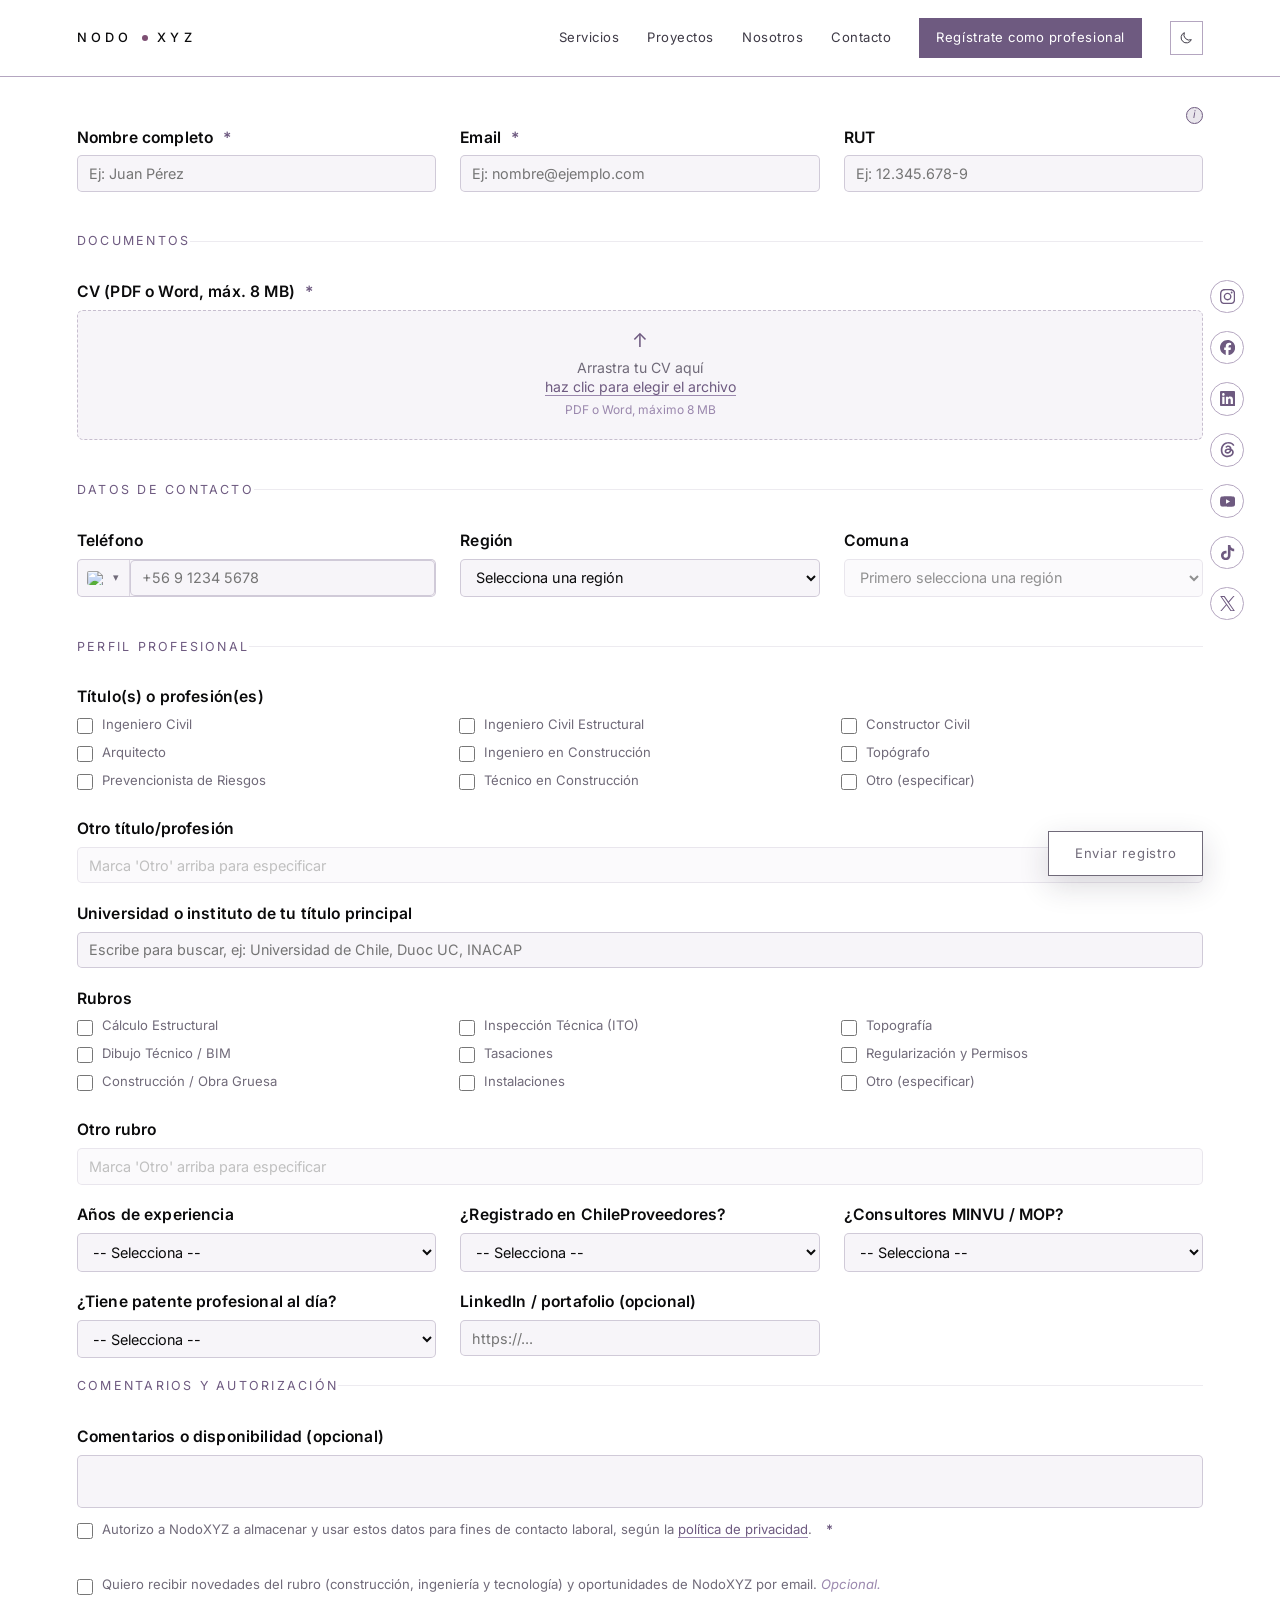
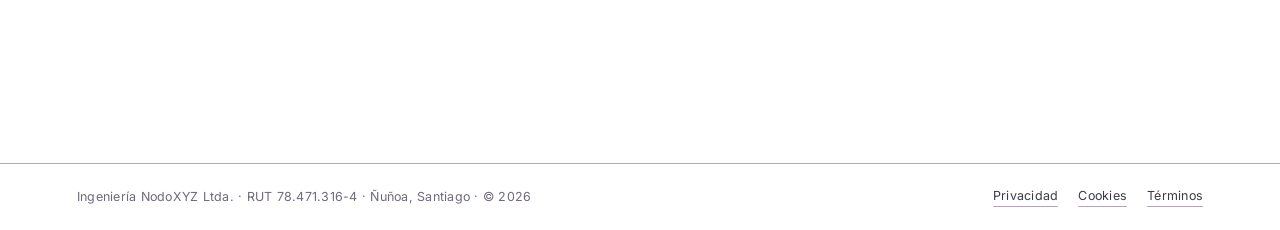
==== commit 6933709a: "feat(registro): universidad o instituto del título principal Buscador sobre el directorio de institu" ====
--- a/profesionales.html
+++ b/profesionales.html
@@ -6,11 +6,11 @@
 <title>Regístrate como profesional · NodoXYZ</title>
 <meta name="description" content="Súmate a la red de profesionales de NodoXYZ para proyectos de tasación, cálculo estructural, inspección técnica y construcción.">
 <link rel="icon" type="image/png" href="logo2_transparente.png">
-<script src="js/tema.js?v=20261104b"></script>
+<script src="js/tema.js?v=20261105"></script>
 <link rel="preconnect" href="https://fonts.googleapis.com">
 <link rel="preconnect" href="https://fonts.gstatic.com" crossorigin>
 <link href="https://fonts.googleapis.com/css2?family=Inter:wght@200;300;400;500&display=swap" rel="stylesheet">
-<link rel="stylesheet" href="styles.css?v=20261104b">
+<link rel="stylesheet" href="styles.css?v=20261116">
 </head>
 <body>
 
@@ -157,6 +157,13 @@
             <label for="titulo_otro">Otro título/profesión</label>
             <input type="text" id="titulo_otro" name="titulo_otro" placeholder="Marca 'Otro' arriba para especificar" disabled>
           </div>
+          <div class="field field-wide">
+            <label for="institucion">Universidad o instituto de tu título principal</label>
+            <div class="inst-field" id="inst-field">
+              <input type="text" id="institucion" name="institucion" role="combobox" aria-autocomplete="list" aria-expanded="false" aria-controls="institucion-lista" autocomplete="off" maxlength="200" placeholder="Escribe para buscar, ej: Universidad de Chile, Duoc UC, INACAP">
+              <ul class="tel-dropdown inst-dropdown" id="institucion-lista" role="listbox" aria-label="Instituciones de educación superior" hidden></ul>
+            </div>
+          </div>
 
           <div class="field field-wide">
             <label>Rubros</label>
@@ -311,7 +318,8 @@
 
 </main>
 
-<script src="data/localidades.js?v=20261104b"></script>
-<script src="js/registro.js?v=20261104b"></script>
+<script src="data/localidades.js?v=20261105"></script>
+<script src="data/instituciones.js?v=20261116"></script>
+<script src="js/registro.js?v=20261116"></script>
 </body>
 </html>
--- a/styles.css
+++ b/styles.css
@@ -712,6 +712,45 @@
   white-space: nowrap;
 }
 
+/* Universidad o instituto: buscador sobre la lista del Mineduc (data/instituciones.js). Reusa el
+   dropdown del teléfono; aquí ocupa todo el ancho y los nombres largos de CFT pasan a dos líneas. */
+.inst-field {
+  position: relative;
+  width: 100%;
+}
+
+.inst-dropdown {
+  width: 100%;
+  max-height: 18rem;
+}
+
+.inst-dropdown li {
+  line-height: 1.35;
+}
+
+.inst-dropdown li.inst-grupo {
+  padding: 0.55rem 0.75rem 0.2rem;
+  font-size: 0.7rem;
+  letter-spacing: 0.08em;
+  text-transform: uppercase;
+  color: var(--texto-2);
+  cursor: default;
+}
+
+.inst-dropdown li.inst-grupo:hover {
+  background: transparent;
+}
+
+.inst-dropdown li.inst-otra {
+  border-top: 1px solid color-mix(in srgb, var(--acento) 18%, transparent);
+  color: var(--texto-2);
+}
+
+.inst-dropdown li.inst-vacia {
+  color: var(--texto-2);
+  cursor: default;
+}
+
 .field label:not(.checkbox) {
   font-size: 0.98rem;
   letter-spacing: 0.01em;
